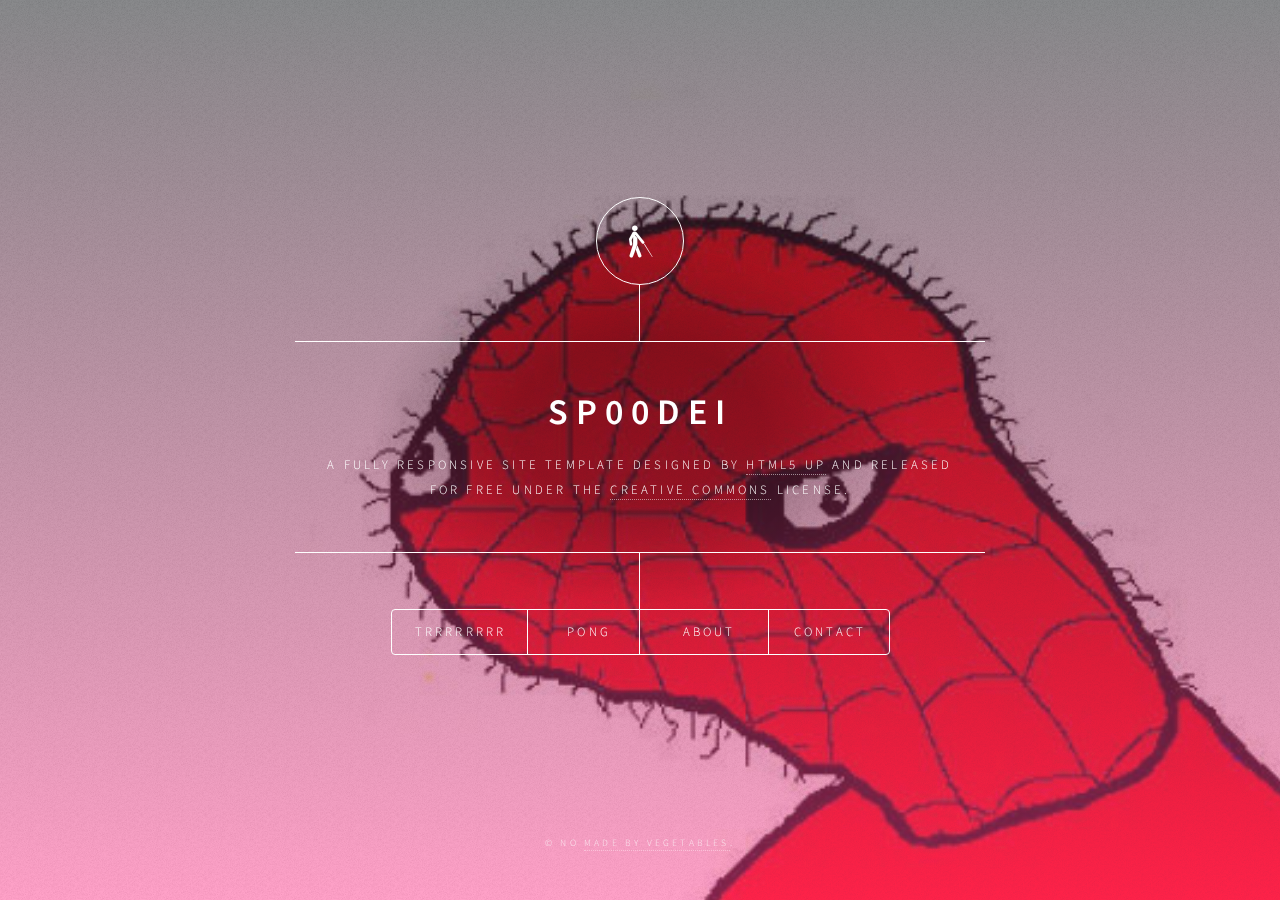
==== index.html @ 2b7de676 "Add files via upload" ====
<!DOCTYPE HTML>
<!--
	Dimension by HTML5 UP
	html5up.net | @ajlkn
	Free for personal and commercial use under the CCA 3.0 license (html5up.net/license)
-->
<html>
	<head>
		<title>SPOODY</title>
		<meta charset="utf-8" />
		<meta name="viewport" content="width=device-width, initial-scale=1, user-scalable=no" />
		<link rel="stylesheet" href="assets/css/main.css" />
		<noscript><link rel="stylesheet" href="assets/css/noscript.css" /></noscript>
	</head>
	<body class="is-preload">

		<!-- Wrapper -->
			<div id="wrapper">

				<!-- Header -->
					<header id="header">
						<div class="logo">
							<span class="icon fa-blind"></span>
						</div>
						<div class="content">
							<div class="inner">
								<h1>sP00Dei</h1>
								<p>A fully responsive site template designed by <a href="https://html5up.net">HTML5 UP</a> and released<br />
								for free under the <a href="https://html5up.net/license">Creative Commons</a> license.</p>
							</div>
						</div>
						<nav>
							<ul>
								<li><a href="#intro">tRRRRRRRR</a></li>
								<li><a href="#work">Pong</a></li>
								<li><a href="#about">About</a></li>
								<li><a href="#contact">Contact</a></li>
								<!--<li><a href="#elements">Elements</a></li>-->
							</ul>
						</nav>
					</header>

				<!-- Main -->
					<div id="main">

						<!-- Intro -->
							<article id="intro">
								<h2 class="major">Snok</h2>
								<span class="image main"><img src="images/pic01.jpg" alt="" /></span>
								<p>HEEE hEEE</p>
								<div id="snuke"></div>
								<p>no step on snek</p>
							</article>

						<!-- Work -->
							<article id="work">
								<h2 class="major">Pong</h2>
								<span class="image main"><img src="images/IMG_1755.png" alt="" /></span>
								<p>gud game</p>
								<div id="pong-game"></div>
								<p>Bruh</p>
							</article>

						<!-- About -->
							<article id="about">
								<h2 class="major">About</h2>
								<span class="image main"><img src="images/pic03.jpg" alt="" /></span>
								<p>Lorem ipsum dolor sit amet, consectetur et adipiscing elit. Praesent eleifend dignissim arcu, at eleifend sapien imperdiet ac. Aliquam erat volutpat. Praesent urna nisi, fringila lorem et vehicula lacinia quam. Integer sollicitudin mauris nec lorem luctus ultrices. Aliquam libero et malesuada fames ac ante ipsum primis in faucibus. Cras viverra ligula sit amet ex mollis mattis lorem ipsum dolor sit amet.</p>
							</article>

						<!-- Contact -->
							<article id="contact">
								<h2 class="major">Contact</h2>
								<form method="post" action="#">
									<div class="fields">
										<div class="field half">
											<label for="name">Name</label>
											<input type="text" name="name" id="name" />
										</div>
										<div class="field half">
											<label for="email">Email</label>
											<input type="text" name="email" id="email" />
										</div>
										<div class="field">
											<label for="message">Message</label>
											<textarea name="message" id="message" rows="4"></textarea>
										</div>
									</div>
									<ul class="actions">
										<li><input type="submit" value="Send Message" class="primary" /></li>
										<li><input type="reset" value="Reset" /></li>
									</ul>
								</form>
								<ul class="icons">
									<li><a href="#" class="icon fa-twitter"><span class="label">Twitter</span></a></li>
									<li><a href="#" class="icon fa-facebook"><span class="label">Facebook</span></a></li>
									<li><a href="#" class="icon fa-instagram"><span class="label">Instagram</span></a></li>
									<li><a href="#" class="icon fa-github"><span class="label">GitHub</span></a></li>
								</ul>
							</article>

						<!-- Elements -->
							<article id="elements">
								<h2 class="major">Elements</h2>

								<section>
									<h3 class="major">Text</h3>
									<p>This is <b>bold</b> and this is <strong>strong</strong>. This is <i>italic</i> and this is <em>emphasized</em>.
									This is <sup>superscript</sup> text and this is <sub>subscript</sub> text.
									This is <u>underlined</u> and this is code: <code>for (;;) { ... }</code>. Finally, <a href="#">this is a link</a>.</p>
									<hr />
									<h2>Heading Level 2</h2>
									<h3>Heading Level 3</h3>
									<h4>Heading Level 4</h4>
									<h5>Heading Level 5</h5>
									<h6>Heading Level 6</h6>
									<hr />
									<h4>Blockquote</h4>
									<blockquote>Fringilla nisl. Donec accumsan interdum nisi, quis tincidunt felis sagittis eget tempus euismod. Vestibulum ante ipsum primis in faucibus vestibulum. Blandit adipiscing eu felis iaculis volutpat ac adipiscing accumsan faucibus. Vestibulum ante ipsum primis in faucibus lorem ipsum dolor sit amet nullam adipiscing eu felis.</blockquote>
									<h4>Preformatted</h4>
									<pre><code>i = 0;

while (!deck.isInOrder()) {
    print 'Iteration ' + i;
    deck.shuffle();
    i++;
}

print 'It took ' + i + ' iterations to sort the deck.';</code></pre>
								</section>

								<section>
									<h3 class="major">Lists</h3>

									<h4>Unordered</h4>
									<ul>
										<li>Dolor pulvinar etiam.</li>
										<li>Sagittis adipiscing.</li>
										<li>Felis enim feugiat.</li>
									</ul>

									<h4>Alternate</h4>
									<ul class="alt">
										<li>Dolor pulvinar etiam.</li>
										<li>Sagittis adipiscing.</li>
										<li>Felis enim feugiat.</li>
									</ul>

									<h4>Ordered</h4>
									<ol>
										<li>Dolor pulvinar etiam.</li>
										<li>Etiam vel felis viverra.</li>
										<li>Felis enim feugiat.</li>
										<li>Dolor pulvinar etiam.</li>
										<li>Etiam vel felis lorem.</li>
										<li>Felis enim et feugiat.</li>
									</ol>
									<h4>Icons</h4>
									<ul class="icons">
										<li><a href="#" class="icon fa-twitter"><span class="label">Twitter</span></a></li>
										<li><a href="#" class="icon fa-facebook"><span class="label">Facebook</span></a></li>
										<li><a href="#" class="icon fa-instagram"><span class="label">Instagram</span></a></li>
										<li><a href="#" class="icon fa-github"><span class="label">Github</span></a></li>
									</ul>

									<h4>Actions</h4>
									<ul class="actions">
										<li><a href="#" class="button primary">Default</a></li>
										<li><a href="#" class="button">Default</a></li>
									</ul>
									<ul class="actions stacked">
										<li><a href="#" class="button primary">Default</a></li>
										<li><a href="#" class="button">Default</a></li>
									</ul>
								</section>

								<section>
									<h3 class="major">Table</h3>
									<h4>Default</h4>
									<div class="table-wrapper">
										<table>
											<thead>
												<tr>
													<th>Name</th>
													<th>Description</th>
													<th>Price</th>
												</tr>
											</thead>
											<tbody>
												<tr>
													<td>Item One</td>
													<td>Ante turpis integer aliquet porttitor.</td>
													<td>29.99</td>
												</tr>
												<tr>
													<td>Item Two</td>
													<td>Vis ac commodo adipiscing arcu aliquet.</td>
													<td>19.99</td>
												</tr>
												<tr>
													<td>Item Three</td>
													<td> Morbi faucibus arcu accumsan lorem.</td>
													<td>29.99</td>
												</tr>
												<tr>
													<td>Item Four</td>
													<td>Vitae integer tempus condimentum.</td>
													<td>19.99</td>
												</tr>
												<tr>
													<td>Item Five</td>
													<td>Ante turpis integer aliquet porttitor.</td>
													<td>29.99</td>
												</tr>
											</tbody>
											<tfoot>
												<tr>
													<td colspan="2"></td>
													<td>100.00</td>
												</tr>
											</tfoot>
										</table>
									</div>

									<h4>Alternate</h4>
									<div class="table-wrapper">
										<table class="alt">
											<thead>
												<tr>
													<th>Name</th>
													<th>Description</th>
													<th>Price</th>
												</tr>
											</thead>
											<tbody>
												<tr>
													<td>Item One</td>
													<td>Ante turpis integer aliquet porttitor.</td>
													<td>29.99</td>
												</tr>
												<tr>
													<td>Item Two</td>
													<td>Vis ac commodo adipiscing arcu aliquet.</td>
													<td>19.99</td>
												</tr>
												<tr>
													<td>Item Three</td>
													<td> Morbi faucibus arcu accumsan lorem.</td>
													<td>29.99</td>
												</tr>
												<tr>
													<td>Item Four</td>
													<td>Vitae integer tempus condimentum.</td>
													<td>19.99</td>
												</tr>
												<tr>
													<td>Item Five</td>
													<td>Ante turpis integer aliquet porttitor.</td>
													<td>29.99</td>
												</tr>
											</tbody>
											<tfoot>
												<tr>
													<td colspan="2"></td>
													<td>100.00</td>
												</tr>
											</tfoot>
										</table>
									</div>
								</section>

								<section>
									<h3 class="major">Buttons</h3>
									<ul class="actions">
										<li><a href="#" class="button primary">Primary</a></li>
										<li><a href="#" class="button">Default</a></li>
									</ul>
									<ul class="actions">
										<li><a href="#" class="button">Default</a></li>
										<li><a href="#" class="button small">Small</a></li>
									</ul>
									<ul class="actions">
										<li><a href="#" class="button primary icon fa-download">Icon</a></li>
										<li><a href="#" class="button icon fa-download">Icon</a></li>
									</ul>
									<ul class="actions">
										<li><span class="button primary disabled">Disabled</span></li>
										<li><span class="button disabled">Disabled</span></li>
									</ul>
								</section>

								<section>
									<h3 class="major">Form</h3>
									<form method="post" action="#">
										<div class="fields">
											<div class="field half">
												<label for="demo-name">Name</label>
												<input type="text" name="demo-name" id="demo-name" value="" placeholder="Jane Doe" />
											</div>
											<div class="field half">
												<label for="demo-email">Email</label>
												<input type="email" name="demo-email" id="demo-email" value="" placeholder="jane@untitled.tld" />
											</div>
											<div class="field">
												<label for="demo-category">Category</label>
												<select name="demo-category" id="demo-category">
													<option value="">-</option>
													<option value="1">Manufacturing</option>
													<option value="1">Shipping</option>
													<option value="1">Administration</option>
													<option value="1">Human Resources</option>
												</select>
											</div>
											<div class="field half">
												<input type="radio" id="demo-priority-low" name="demo-priority" checked>
												<label for="demo-priority-low">Low</label>
											</div>
											<div class="field half">
												<input type="radio" id="demo-priority-high" name="demo-priority">
												<label for="demo-priority-high">High</label>
											</div>
											<div class="field half">
												<input type="checkbox" id="demo-copy" name="demo-copy">
												<label for="demo-copy">Email me a copy</label>
											</div>
											<div class="field half">
												<input type="checkbox" id="demo-human" name="demo-human" checked>
												<label for="demo-human">Not a robot</label>
											</div>
											<div class="field">
												<label for="demo-message">Message</label>
												<textarea name="demo-message" id="demo-message" placeholder="Enter your message" rows="6"></textarea>
											</div>
										</div>
										<ul class="actions">
											<li><input type="submit" value="Send Message" class="primary" /></li>
											<li><input type="reset" value="Reset" /></li>
										</ul>
									</form>
								</section>

							</article>

					</div>

				<!-- Footer -->
					<footer id="footer">
						<p class="copyright">&copy; NO <a href="https://no.net">Made by vegetables</a>.</p>
					</footer>

			</div>

		<!-- BG -->
			<div id="bg"></div>

		<!-- Scripts -->
			<script src="assets/js/jquery.min.js"></script>
			<script src="assets/js/browser.min.js"></script>
			<script src="assets/js/breakpoints.min.js"></script>
			<script src="assets/js/util.js"></script>
			<script src="assets/js/main.js"></script>
			<script src="assets/js/p5.dom.min.js"></script>
			<script src="assets/js/p5.js"></script>
			<script src="assets/js/p5.sound.min.js"></script>
			<script src="assets/js/pang.js"></script>
			<script src="assets/js/snek.js"></script>
	</body>
</html>
---- assets/css/main.css ----
@import url(font-awesome.min.css);
@import url("https://fonts.googleapis.com/css?family=Source+Sans+Pro:300italic,600italic,300,600");

/*
	Dimension by HTML5 UP
	html5up.net | @ajlkn
	Free for personal and commercial use under the CCA 3.0 license (html5up.net/license)
*/

html, body, div, span, applet, object,
iframe, h1, h2, h3, h4, h5, h6, p, blockquote,
pre, a, abbr, acronym, address, big, cite,
code, del, dfn, em, img, ins, kbd, q, s, samp,
small, strike, strong, sub, sup, tt, var, b,
u, i, center, dl, dt, dd, ol, ul, li, fieldset,
form, label, legend, table, caption, tbody,
tfoot, thead, tr, th, td, article, aside,
canvas, details, embed, figure, figcaption,
footer, header, hgroup, menu, nav, output, ruby,
section, summary, time, mark, audio, video {
	margin: 0;
	padding: 0;
	border: 0;
	font-size: 100%;
	font: inherit;
	vertical-align: baseline;}

article, aside, details, figcaption, figure,
footer, header, hgroup, menu, nav, section {
	display: block;}

body {
	line-height: 1;
}

ol, ul {
	list-style: none;
}

blockquote, q {
	quotes: none;
}

	blockquote:before, blockquote:after, q:before, q:after {
		content: '';
		content: none;
	}

table {
	border-collapse: collapse;
	border-spacing: 0;
}

body {
	-webkit-text-size-adjust: none;
}

mark {
	background-color: transparent;
	color: inherit;
}

input::-moz-focus-inner {
	border: 0;
	padding: 0;
}

input, select, textarea {
	-moz-appearance: none;
	-webkit-appearance: none;
	-ms-appearance: none;
	appearance: none;
}

/* Basic */

	@-ms-viewport {
		width: device-width;
	}

	@media screen and (max-width: 480px) {

		html, body {
			min-width: 320px;
		}

	}

	html {
		box-sizing: border-box;
	}

	*, *:before, *:after {
		box-sizing: inherit;
	}

	body {
		background: #1b1f22;
	}

		body.is-preload *, body.is-preload *:before, body.is-preload *:after {
			-moz-animation: none !important;
			-webkit-animation: none !important;
			-ms-animation: none !important;
			animation: none !important;
			-moz-transition: none !important;
			-webkit-transition: none !important;
			-ms-transition: none !important;
			transition: none !important;
		}

/* Type */

	html {
		font-size: 16pt;
	}

		@media screen and (max-width: 1680px) {

			html {
				font-size: 12pt;
			}

		}

		@media screen and (max-width: 736px) {

			html {
				font-size: 11pt;
			}

		}

		@media screen and (max-width: 360px) {

			html {
				font-size: 10pt;
			}

		}

	body, input, select, textarea {
		color: #ffffff;
		font-family: "Source Sans Pro", sans-serif;
		font-weight: 300;
		font-size: 1rem;
		line-height: 1.65;
	}

	a {
		-moz-transition: color 0.2s ease-in-out, background-color 0.2s ease-in-out, border-bottom-color 0.2s ease-in-out;
		-webkit-transition: color 0.2s ease-in-out, background-color 0.2s ease-in-out, border-bottom-color 0.2s ease-in-out;
		-ms-transition: color 0.2s ease-in-out, background-color 0.2s ease-in-out, border-bottom-color 0.2s ease-in-out;
		transition: color 0.2s ease-in-out, background-color 0.2s ease-in-out, border-bottom-color 0.2s ease-in-out;
		border-bottom: dotted 1px rgba(255, 255, 255, 0.5);
		text-decoration: none;
		color: inherit;
	}

		a:hover {
			border-bottom-color: transparent;
		}

	strong, b {
		color: #ffffff;
		font-weight: 600;
	}

	em, i {
		font-style: italic;
	}

	p {
		margin: 0 0 2rem 0;
	}

	h1, h2, h3, h4, h5, h6 {
		color: #ffffff;
		font-weight: 600;
		line-height: 1.5;
		margin: 0 0 1rem 0;
		text-transform: uppercase;
		letter-spacing: 0.2rem;
	}

		h1 a, h2 a, h3 a, h4 a, h5 a, h6 a {
			color: inherit;
			text-decoration: none;
		}

		h1.major, h2.major, h3.major, h4.major, h5.major, h6.major {
			border-bottom: solid 1px #ffffff;
			width: -moz-max-content;
			width: -webkit-max-content;
			width: -ms-max-content;
			width: max-content;
			padding-bottom: 0.5rem;
			margin: 0 0 2rem 0;
		}

	h1 {
		font-size: 2.25rem;
		line-height: 1.3;
		letter-spacing: 0.5rem;
	}

	h2 {
		font-size: 1.5rem;
		line-height: 1.4;
		letter-spacing: 0.5rem;
	}

	h3 {
		font-size: 1rem;
	}

	h4 {
		font-size: 0.8rem;
	}

	h5 {
		font-size: 0.7rem;
	}

	h6 {
		font-size: 0.6rem;
	}

	@media screen and (max-width: 736px) {

		h1 {
			font-size: 1.75rem;
			line-height: 1.4;
		}

		h2 {
			font-size: 1.25em;
			line-height: 1.5;
		}

	}

	sub {
		font-size: 0.8rem;
		position: relative;
		top: 0.5rem;
	}

	sup {
		font-size: 0.8rem;
		position: relative;
		top: -0.5rem;
	}

	blockquote {
		border-left: solid 4px #ffffff;
		font-style: italic;
		margin: 0 0 2rem 0;
		padding: 0.5rem 0 0.5rem 2rem;
	}

	code {
		background: rgba(255, 255, 255, 0.075);
		border-radius: 4px;
		font-family: "Courier New", monospace;
		font-size: 0.9rem;
		margin: 0 0.25rem;
		padding: 0.25rem 0.65rem;
	}

	pre {
		-webkit-overflow-scrolling: touch;
		font-family: "Courier New", monospace;
		font-size: 0.9rem;
		margin: 0 0 2rem 0;
	}

		pre code {
			display: block;
			line-height: 1.75;
			padding: 1rem 1.5rem;
			overflow-x: auto;
		}

	hr {
		border: 0;
		border-bottom: solid 1px #ffffff;
		margin: 2.75rem 0;
	}

	.align-left {
		text-align: left;
	}

	.align-center {
		text-align: center;
	}

	.align-right {
		text-align: right;
	}

/* Form */

	form {
		margin: 0 0 2rem 0;
	}

		form > :last-child {
			margin-bottom: 0;
		}

		form > .fields {
			display: -moz-flex;
			display: -webkit-flex;
			display: -ms-flex;
			display: flex;
			-moz-flex-wrap: wrap;
			-webkit-flex-wrap: wrap;
			-ms-flex-wrap: wrap;
			flex-wrap: wrap;
			width: calc(100% + 3rem);
			margin: -1.5rem 0 2rem -1.5rem;
		}

			form > .fields > .field {
				-moz-flex-grow: 0;
				-webkit-flex-grow: 0;
				-ms-flex-grow: 0;
				flex-grow: 0;
				-moz-flex-shrink: 0;
				-webkit-flex-shrink: 0;
				-ms-flex-shrink: 0;
				flex-shrink: 0;
				padding: 1.5rem 0 0 1.5rem;
				width: calc(100% - 1.5rem);
			}

				form > .fields > .field.half {
					width: calc(50% - 0.75rem);
				}

				form > .fields > .field.third {
					width: calc(100%/3 - 0.5rem);
				}

				form > .fields > .field.quarter {
					width: calc(25% - 0.375rem);
				}

		@media screen and (max-width: 480px) {

			form > .fields {
				width: calc(100% + 3rem);
				margin: -1.5rem 0 2rem -1.5rem;
			}

				form > .fields > .field {
					padding: 1.5rem 0 0 1.5rem;
					width: calc(100% - 1.5rem);
				}

					form > .fields > .field.half {
						width: calc(100% - 1.5rem);
					}

					form > .fields > .field.third {
						width: calc(100% - 1.5rem);
					}

					form > .fields > .field.quarter {
						width: calc(100% - 1.5rem);
					}

		}

	label {
		color: #ffffff;
		display: block;
		font-size: 0.8rem;
		font-weight: 300;
		letter-spacing: 0.2rem;
		line-height: 1.5;
		margin: 0 0 1rem 0;
		text-transform: uppercase;
	}

	input[type="text"],
	input[type="password"],
	input[type="email"],
	input[type="tel"],
	select,
	textarea {
		-moz-appearance: none;
		-webkit-appearance: none;
		-ms-appearance: none;
		appearance: none;
		-moz-transition: border-color 0.2s ease-in-out, box-shadow 0.2s ease-in-out, background-color 0.2s ease-in-out;
		-webkit-transition: border-color 0.2s ease-in-out, box-shadow 0.2s ease-in-out, background-color 0.2s ease-in-out;
		-ms-transition: border-color 0.2s ease-in-out, box-shadow 0.2s ease-in-out, background-color 0.2s ease-in-out;
		transition: border-color 0.2s ease-in-out, box-shadow 0.2s ease-in-out, background-color 0.2s ease-in-out;
		background-color: transparent;
		border-radius: 4px;
		border: solid 1px #ffffff;
		color: inherit;
		display: block;
		outline: 0;
		padding: 0 1rem;
		text-decoration: none;
		width: 100%;
	}

		input[type="text"]:invalid,
		input[type="password"]:invalid,
		input[type="email"]:invalid,
		input[type="tel"]:invalid,
		select:invalid,
		textarea:invalid {
			box-shadow: none;
		}

		input[type="text"]:focus,
		input[type="password"]:focus,
		input[type="email"]:focus,
		input[type="tel"]:focus,
		select:focus,
		textarea:focus {
			background: rgba(255, 255, 255, 0.075);
			border-color: #ffffff;
			box-shadow: 0 0 0 1px #ffffff;
		}

	select {
		background-image: url("data:image/svg+xml;charset=utf8,%3Csvg xmlns='http://www.w3.org/2000/svg' width='40' height='40' preserveAspectRatio='none' viewBox='0 0 40 40'%3E%3Cpath d='M9.4,12.3l10.4,10.4l10.4-10.4c0.2-0.2,0.5-0.4,0.9-0.4c0.3,0,0.6,0.1,0.9,0.4l3.3,3.3c0.2,0.2,0.4,0.5,0.4,0.9 c0,0.4-0.1,0.6-0.4,0.9L20.7,31.9c-0.2,0.2-0.5,0.4-0.9,0.4c-0.3,0-0.6-0.1-0.9-0.4L4.3,17.3c-0.2-0.2-0.4-0.5-0.4-0.9 c0-0.4,0.1-0.6,0.4-0.9l3.3-3.3c0.2-0.2,0.5-0.4,0.9-0.4S9.1,12.1,9.4,12.3z' fill='%23ffffff' /%3E%3C/svg%3E");
		background-size: 1.25rem;
		background-repeat: no-repeat;
		background-position: calc(100% - 1rem) center;
		height: 2.75rem;
		padding-right: 2.75rem;
		text-overflow: ellipsis;
	}

		select option {
			color: #ffffff;
			background: #1b1f22;
		}

		select:focus::-ms-value {
			background-color: transparent;
		}

		select::-ms-expand {
			display: none;
		}

	input[type="text"],
	input[type="password"],
	input[type="email"],
	select {
		height: 2.75rem;
	}

	textarea {
		padding: 0.75rem 1rem;
	}

	input[type="checkbox"],
	input[type="radio"] {
		-moz-appearance: none;
		-webkit-appearance: none;
		-ms-appearance: none;
		appearance: none;
		display: block;
		float: left;
		margin-right: -2rem;
		opacity: 0;
		width: 1rem;
		z-index: -1;
	}

		input[type="checkbox"] + label,
		input[type="radio"] + label {
			text-decoration: none;
			-moz-user-select: none;
			-webkit-user-select: none;
			-ms-user-select: none;
			user-select: none;
			color: #ffffff;
			cursor: pointer;
			display: inline-block;
			font-size: 0.8rem;
			font-weight: 300;
			margin: 0 0 0.5rem 0;
			padding-left: 2.65rem;
			padding-right: 0.75rem;
			position: relative;
		}

			input[type="checkbox"] + label:before,
			input[type="radio"] + label:before {
				-moz-osx-font-smoothing: grayscale;
				-webkit-font-smoothing: antialiased;
				font-family: FontAwesome;
				font-style: normal;
				font-weight: normal;
				text-transform: none !important;
			}

			input[type="checkbox"] + label:before,
			input[type="radio"] + label:before {
				-moz-transition: border-color 0.2s ease-in-out, box-shadow 0.2s ease-in-out, background-color 0.2s ease-in-out;
				-webkit-transition: border-color 0.2s ease-in-out, box-shadow 0.2s ease-in-out, background-color 0.2s ease-in-out;
				-ms-transition: border-color 0.2s ease-in-out, box-shadow 0.2s ease-in-out, background-color 0.2s ease-in-out;
				transition: border-color 0.2s ease-in-out, box-shadow 0.2s ease-in-out, background-color 0.2s ease-in-out;
				border-radius: 4px;
				border: solid 1px #ffffff;
				content: '';
				display: inline-block;
				height: 1.65rem;
				left: 0;
				line-height: calc(1.58125rem + 0em);
				position: absolute;
				text-align: center;
				top: -0.125rem;
				width: 1.65rem;
			}

		input[type="checkbox"]:checked + label:before,
		input[type="radio"]:checked + label:before {
			background: #ffffff !important;
			border-color: #ffffff !important;
			color: #1b1f22;
			content: '\f00c';
		}

		input[type="checkbox"]:focus + label:before,
		input[type="radio"]:focus + label:before {
			background: rgba(255, 255, 255, 0.075);
			border-color: #ffffff;
			box-shadow: 0 0 0 1px #ffffff;
		}

	input[type="checkbox"] + label:before {
		border-radius: 4px;
	}

	input[type="radio"] + label:before {
		border-radius: 100%;
	}

	::-webkit-input-placeholder {
		color: rgba(255, 255, 255, 0.5) !important;
		opacity: 1.0;
	}

	:-moz-placeholder {
		color: rgba(255, 255, 255, 0.5) !important;
		opacity: 1.0;
	}

	::-moz-placeholder {
		color: rgba(255, 255, 255, 0.5) !important;
		opacity: 1.0;
	}

	:-ms-input-placeholder {
		color: rgba(255, 255, 255, 0.5) !important;
		opacity: 1.0;
	}

	.formerize-placeholder {
		color: rgba(255, 255, 255, 0.5) !important;
		opacity: 1.0;
	}

/* Box */

	.box {
		border-radius: 4px;
		border: solid 1px #ffffff;
		margin-bottom: 2rem;
		padding: 1.5em;
	}

		.box > :last-child,
		.box > :last-child > :last-child,
		.box > :last-child > :last-child > :last-child {
			margin-bottom: 0;
		}

		.box.alt {
			border: 0;
			border-radius: 0;
			padding: 0;
		}

/* Icon */

	.icon {
		text-decoration: none;
		border-bottom: none;
		position: relative;
	}

		.icon:before {
			-moz-osx-font-smoothing: grayscale;
			-webkit-font-smoothing: antialiased;
			font-family: FontAwesome;
			font-style: normal;
			font-weight: normal;
			text-transform: none !important;
		}

		.icon > .label {
			display: none;
		}

/* Image */

	.image {
		border-radius: 4px;
		border: 0;
		display: inline-block;
		position: relative;
	}

		.image:before {
			pointer-events: none;
			background-image: url("../../images/overlay.png");
			background-color: rgba(19, 21, 25, 0.5);
			border-radius: 4px;
			content: '';
			display: block;
			height: 100%;
			left: 0;
			opacity: 0.5;
			position: absolute;
			top: 0;
			width: 100%;
		}

		.image img {
			border-radius: 4px;
			display: block;
		}

		.image.left, .image.right {
			max-width: 40%;
		}

			.image.left img, .image.right img {
				width: 100%;
			}

		.image.left {
			float: left;
			padding: 0 1.5em 1em 0;
			top: 0.25em;
		}

		.image.right {
			float: right;
			padding: 0 0 1em 1.5em;
			top: 0.25em;
		}

		.image.fit {
			display: block;
			margin: 0 0 2rem 0;
			width: 100%;
		}

			.image.fit img {
				width: 100%;
			}

		.image.main {
			display: block;
			margin: 2.5rem 0;
			width: 100%;
		}

			.image.main img {
				width: 100%;
			}

		@media screen and (max-width: 736px) {

			.image.main {
				margin: 2rem 0;
			}

		}

		@media screen and (max-width: 480px) {

			.image.main {
				margin: 1.5rem 0;
			}

		}

/* List */

	ol {
		list-style: decimal;
		margin: 0 0 2rem 0;
		padding-left: 1.25em;
	}

		ol li {
			padding-left: 0.25em;
		}

	ul {
		list-style: disc;
		margin: 0 0 2rem 0;
		padding-left: 1em;
	}

		ul li {
			padding-left: 0.5em;
		}

		ul.alt {
			list-style: none;
			padding-left: 0;
		}

			ul.alt li {
				border-top: solid 1px #ffffff;
				padding: 0.5em 0;
			}

				ul.alt li:first-child {
					border-top: 0;
					padding-top: 0;
				}

	dl {
		margin: 0 0 2rem 0;
	}

		dl dt {
			display: block;
			font-weight: 600;
			margin: 0 0 1rem 0;
		}

		dl dd {
			margin-left: 2rem;
		}

/* Actions */

	ul.actions {
		display: -moz-flex;
		display: -webkit-flex;
		display: -ms-flex;
		display: flex;
		cursor: default;
		list-style: none;
		margin-left: -1rem;
		padding-left: 0;
	}

		ul.actions li {
			padding: 0 0 0 1rem;
			vertical-align: middle;
		}

		ul.actions.special {
			-moz-justify-content: center;
			-webkit-justify-content: center;
			-ms-justify-content: center;
			justify-content: center;
			width: 100%;
			margin-left: 0;
		}

			ul.actions.special li:first-child {
				padding-left: 0;
			}

		ul.actions.stacked {
			-moz-flex-direction: column;
			-webkit-flex-direction: column;
			-ms-flex-direction: column;
			flex-direction: column;
			margin-left: 0;
		}

			ul.actions.stacked li {
				padding: 1.3rem 0 0 0;
			}

				ul.actions.stacked li:first-child {
					padding-top: 0;
				}

		ul.actions.fit {
			width: calc(100% + 1rem);
		}

			ul.actions.fit li {
				-moz-flex-grow: 1;
				-webkit-flex-grow: 1;
				-ms-flex-grow: 1;
				flex-grow: 1;
				-moz-flex-shrink: 1;
				-webkit-flex-shrink: 1;
				-ms-flex-shrink: 1;
				flex-shrink: 1;
				width: 100%;
			}

				ul.actions.fit li > * {
					width: 100%;
				}

			ul.actions.fit.stacked {
				width: 100%;
			}

		@media screen and (max-width: 480px) {

			ul.actions:not(.fixed) {
				-moz-flex-direction: column;
				-webkit-flex-direction: column;
				-ms-flex-direction: column;
				flex-direction: column;
				margin-left: 0;
				width: 100% !important;
			}

				ul.actions:not(.fixed) li {
					-moz-flex-grow: 1;
					-webkit-flex-grow: 1;
					-ms-flex-grow: 1;
					flex-grow: 1;
					-moz-flex-shrink: 1;
					-webkit-flex-shrink: 1;
					-ms-flex-shrink: 1;
					flex-shrink: 1;
					padding: 1rem 0 0 0;
					text-align: center;
					width: 100%;
				}

					ul.actions:not(.fixed) li > * {
						width: 100%;
					}

					ul.actions:not(.fixed) li:first-child {
						padding-top: 0;
					}

					ul.actions:not(.fixed) li input[type="submit"],
					ul.actions:not(.fixed) li input[type="reset"],
					ul.actions:not(.fixed) li input[type="button"],
					ul.actions:not(.fixed) li button,
					ul.actions:not(.fixed) li .button {
						width: 100%;
					}

						ul.actions:not(.fixed) li input[type="submit"].icon:before,
						ul.actions:not(.fixed) li input[type="reset"].icon:before,
						ul.actions:not(.fixed) li input[type="button"].icon:before,
						ul.actions:not(.fixed) li button.icon:before,
						ul.actions:not(.fixed) li .button.icon:before {
							margin-left: -0.5em;
						}

		}

/* Icons */

	ul.icons {
		cursor: default;
		list-style: none;
		padding-left: 0;
	}

		ul.icons li {
			display: inline-block;
			padding: 0 0.75em 0 0;
		}

			ul.icons li:last-child {
				padding-right: 0;
			}

			ul.icons li a {
				border-radius: 100%;
				box-shadow: inset 0 0 0 1px #ffffff;
				display: inline-block;
				height: 2.25rem;
				line-height: 2.25rem;
				text-align: center;
				width: 2.25rem;
			}

				ul.icons li a:hover {
					background-color: rgba(255, 255, 255, 0.075);
				}

				ul.icons li a:active {
					background-color: rgba(255, 255, 255, 0.175);
				}

/* Table */

	.table-wrapper {
		-webkit-overflow-scrolling: touch;
		overflow-x: auto;
	}

	table {
		margin: 0 0 2rem 0;
		width: 100%;
	}

		table tbody tr {
			border: solid 1px #ffffff;
			border-left: 0;
			border-right: 0;
		}

			table tbody tr:nth-child(2n + 1) {
				background-color: rgba(255, 255, 255, 0.075);
			}

		table td {
			padding: 0.75em 0.75em;
		}

		table th {
			color: #ffffff;
			font-size: 0.9em;
			font-weight: 600;
			padding: 0 0.75em 0.75em 0.75em;
			text-align: left;
		}

		table thead {
			border-bottom: solid 2px #ffffff;
		}

		table tfoot {
			border-top: solid 2px #ffffff;
		}

		table.alt {
			border-collapse: separate;
		}

			table.alt tbody tr td {
				border: solid 1px #ffffff;
				border-left-width: 0;
				border-top-width: 0;
			}

				table.alt tbody tr td:first-child {
					border-left-width: 1px;
				}

			table.alt tbody tr:first-child td {
				border-top-width: 1px;
			}

			table.alt thead {
				border-bottom: 0;
			}

			table.alt tfoot {
				border-top: 0;
			}

/* Button */

	input[type="submit"],
	input[type="reset"],
	input[type="button"],
	button,
	.button {
		-moz-appearance: none;
		-webkit-appearance: none;
		-ms-appearance: none;
		appearance: none;
		-moz-transition: background-color 0.2s ease-in-out, color 0.2s ease-in-out;
		-webkit-transition: background-color 0.2s ease-in-out, color 0.2s ease-in-out;
		-ms-transition: background-color 0.2s ease-in-out, color 0.2s ease-in-out;
		transition: background-color 0.2s ease-in-out, color 0.2s ease-in-out;
		background-color: transparent;
		border-radius: 4px;
		border: 0;
		box-shadow: inset 0 0 0 1px #ffffff;
		color: #ffffff !important;
		cursor: pointer;
		display: inline-block;
		font-size: 0.8rem;
		font-weight: 300;
		height: 2.75rem;
		letter-spacing: 0.2rem;
		line-height: 2.75rem;
		outline: 0;
		padding: 0 1.25rem 0 1.35rem;
		text-align: center;
		text-decoration: none;
		text-transform: uppercase;
		white-space: nowrap;
	}

		input[type="submit"]:hover,
		input[type="reset"]:hover,
		input[type="button"]:hover,
		button:hover,
		.button:hover {
			background-color: rgba(255, 255, 255, 0.075);
		}

		input[type="submit"]:active,
		input[type="reset"]:active,
		input[type="button"]:active,
		button:active,
		.button:active {
			background-color: rgba(255, 255, 255, 0.175);
		}

		input[type="submit"].icon:before,
		input[type="reset"].icon:before,
		input[type="button"].icon:before,
		button.icon:before,
		.button.icon:before {
			margin-right: 0.5em;
		}

		input[type="submit"].fit,
		input[type="reset"].fit,
		input[type="button"].fit,
		button.fit,
		.button.fit {
			width: 100%;
		}

		input[type="submit"].small,
		input[type="reset"].small,
		input[type="button"].small,
		button.small,
		.button.small {
			font-size: 0.6rem;
			height: 2.0625rem;
			line-height: 2.0625rem;
		}

		input[type="submit"].primary,
		input[type="reset"].primary,
		input[type="button"].primary,
		button.primary,
		.button.primary {
			background-color: #ffffff;
			color: #1b1f22 !important;
			font-weight: 600;
		}

		input[type="submit"].disabled, input[type="submit"]:disabled,
		input[type="reset"].disabled,
		input[type="reset"]:disabled,
		input[type="button"].disabled,
		input[type="button"]:disabled,
		button.disabled,
		button:disabled,
		.button.disabled,
		.button:disabled {
			pointer-events: none;
			cursor: default;
			opacity: 0.25;
		}

	input[type="submit"],
	input[type="reset"],
	input[type="button"],
	button {
		line-height: calc(2.75rem - 2px);
	}

/* BG */

	#bg {
		-moz-transform: scale(1.0);
		-webkit-transform: scale(1.0);
		-ms-transform: scale(1.0);
		transform: scale(1.0);
		-webkit-backface-visibility: hidden;
		position: fixed;
		top: 0;
		left: 0;
		width: 100%;
		height: 100vh;
		z-index: 1;
	}

		#bg:before, #bg:after {
			content: '';
			display: block;
			position: absolute;
			top: 0;
			left: 0;
			width: 100%;
			height: 100%;
		}

		#bg:before {
			-moz-transition: background-color 2.5s ease-in-out;
			-webkit-transition: background-color 2.5s ease-in-out;
			-ms-transition: background-color 2.5s ease-in-out;
			transition: background-color 2.5s ease-in-out;
			-moz-transition-delay: 0.75s;
			-webkit-transition-delay: 0.75s;
			-ms-transition-delay: 0.75s;
			transition-delay: 0.75s;
			background-image: linear-gradient(to top, rgba(255, 68, 145, 0.5), rgba(19, 21, 25, 0.5)), url("../../images/overlay.png");
			background-size: auto, 256px 256px;
			background-position: center, center;
			background-repeat: no-repeat, repeat;
			z-index: 2;
		}

		#bg:after {
			-moz-transform: scale(1.125);
			-webkit-transform: scale(1.125);
			-ms-transform: scale(1.125);
			transform: scale(1.125);
			-moz-transition: -moz-transform 0.325s ease-in-out, -moz-filter 0.325s ease-in-out;
			-webkit-transition: -webkit-transform 0.325s ease-in-out, -webkit-filter 0.325s ease-in-out;
			-ms-transition: -ms-transform 0.325s ease-in-out, -ms-filter 0.325s ease-in-out;
			transition: transform 0.325s ease-in-out, filter 0.325s ease-in-out;
			background-image: url("../../images/pang.jpg");
			background-position: center;
			background-size: cover;
			background-repeat: no-repeat;
			z-index: 1;
		}

		body.is-article-visible #bg:after {
			-moz-transform: scale(1.0825);
			-webkit-transform: scale(1.0825);
			-ms-transform: scale(1.0825);
			transform: scale(1.0825);
			-moz-filter: blur(0.2rem);
			-webkit-filter: blur(0.2rem);
			-ms-filter: blur(0.2rem);
			filter: blur(0.2rem);
		}

		body.is-preload #bg:before {
			background-color: #000000;
		}

/* Wrapper */

	#wrapper {
		display: -moz-flex;
		display: -webkit-flex;
		display: -ms-flex;
		display: flex;
		-moz-flex-direction: column;
		-webkit-flex-direction: column;
		-ms-flex-direction: column;
		flex-direction: column;
		-moz-align-items: center;
		-webkit-align-items: center;
		-ms-align-items: center;
		align-items: center;
		-moz-justify-content: space-between;
		-webkit-justify-content: space-between;
		-ms-justify-content: space-between;
		justify-content: space-between;
		position: relative;
		min-height: 100vh;
		width: 100%;
		padding: 4rem 2rem;
		z-index: 3;
	}

		#wrapper:before {
			content: '';
			display: block;
		}

		@media screen and (max-width: 1680px) {

			#wrapper {
				padding: 3rem 2rem;
			}

		}

		@media screen and (max-width: 736px) {

			#wrapper {
				padding: 2rem 1rem;
			}

		}

		@media screen and (max-width: 480px) {

			#wrapper {
				padding: 1rem;
			}

		}

/* Header */

	#header {
		display: -moz-flex;
		display: -webkit-flex;
		display: -ms-flex;
		display: flex;
		-moz-flex-direction: column;
		-webkit-flex-direction: column;
		-ms-flex-direction: column;
		flex-direction: column;
		-moz-align-items: center;
		-webkit-align-items: center;
		-ms-align-items: center;
		align-items: center;
		-moz-transition: -moz-transform 0.325s ease-in-out, -moz-filter 0.325s ease-in-out, opacity 0.325s ease-in-out;
		-webkit-transition: -webkit-transform 0.325s ease-in-out, -webkit-filter 0.325s ease-in-out, opacity 0.325s ease-in-out;
		-ms-transition: -ms-transform 0.325s ease-in-out, -ms-filter 0.325s ease-in-out, opacity 0.325s ease-in-out;
		transition: transform 0.325s ease-in-out, filter 0.325s ease-in-out, opacity 0.325s ease-in-out;
		background-image: -moz-radial-gradient(rgba(0, 0, 0, 0.25) 25%, rgba(0, 0, 0, 0) 55%);
		background-image: -webkit-radial-gradient(rgba(0, 0, 0, 0.25) 25%, rgba(0, 0, 0, 0) 55%);
		background-image: -ms-radial-gradient(rgba(0, 0, 0, 0.25) 25%, rgba(0, 0, 0, 0) 55%);
		background-image: radial-gradient(rgba(0, 0, 0, 0.25) 25%, rgba(0, 0, 0, 0) 55%);
		max-width: 100%;
		text-align: center;
	}

		#header > * {
			-moz-transition: opacity 0.325s ease-in-out;
			-webkit-transition: opacity 0.325s ease-in-out;
			-ms-transition: opacity 0.325s ease-in-out;
			transition: opacity 0.325s ease-in-out;
			position: relative;
			margin-top: 3.5rem;
		}

			#header > *:before {
				content: '';
				display: block;
				position: absolute;
				top: calc(-3.5rem - 1px);
				left: calc(50% - 1px);
				width: 1px;
				height: calc(3.5rem + 1px);
				background: #ffffff;
			}

		#header > :first-child {
			margin-top: 0;
		}

			#header > :first-child:before {
				display: none;
			}

		#header .logo {
			width: 5.5rem;
			height: 5.5rem;
			line-height: 5.5rem;
			border: solid 1px #ffffff;
			border-radius: 100%;
		}

			#header .logo .icon:before {
				font-size: 2rem;
			}

		#header .content {
			border-style: solid;
			border-color: #ffffff;
			border-top-width: 1px;
			border-bottom-width: 1px;
			max-width: 100%;
		}

			#header .content .inner {
				-moz-transition: max-height 0.75s ease, padding 0.75s ease, opacity 0.325s ease-in-out;
				-webkit-transition: max-height 0.75s ease, padding 0.75s ease, opacity 0.325s ease-in-out;
				-ms-transition: max-height 0.75s ease, padding 0.75s ease, opacity 0.325s ease-in-out;
				transition: max-height 0.75s ease, padding 0.75s ease, opacity 0.325s ease-in-out;
				-moz-transition-delay: 0.25s;
				-webkit-transition-delay: 0.25s;
				-ms-transition-delay: 0.25s;
				transition-delay: 0.25s;
				padding: 3rem 2rem;
				max-height: 40rem;
				overflow: hidden;
			}

				#header .content .inner > :last-child {
					margin-bottom: 0;
				}

			#header .content p {
				text-transform: uppercase;
				letter-spacing: 0.2rem;
				font-size: 0.8rem;
				line-height: 2;
			}

		#header nav ul {
			display: -moz-flex;
			display: -webkit-flex;
			display: -ms-flex;
			display: flex;
			margin-bottom: 0;
			list-style: none;
			padding-left: 0;
			border: solid 1px #ffffff;
			border-radius: 4px;
		}

			#header nav ul li {
				padding-left: 0;
				border-left: solid 1px #ffffff;
			}

				#header nav ul li:first-child {
					border-left: 0;
				}

				#header nav ul li a {
					display: block;
					min-width: 7.5rem;
					height: 2.75rem;
					line-height: 2.75rem;
					padding: 0 1.25rem 0 1.45rem;
					text-transform: uppercase;
					letter-spacing: 0.2rem;
					font-size: 0.8rem;
					border-bottom: 0;
				}

					#header nav ul li a:hover {
						background-color: rgba(255, 255, 255, 0.075);
					}

					#header nav ul li a:active {
						background-color: rgba(255, 255, 255, 0.175);
					}

		#header nav.use-middle:after {
			content: '';
			display: block;
			position: absolute;
			top: 0;
			left: calc(50% - 1px);
			width: 1px;
			height: 100%;
			background: #ffffff;
		}

		#header nav.use-middle ul li.is-middle {
			border-left: 0;
		}

		body.is-article-visible #header {
			-moz-transform: scale(0.95);
			-webkit-transform: scale(0.95);
			-ms-transform: scale(0.95);
			transform: scale(0.95);
			-moz-filter: blur(0.1rem);
			-webkit-filter: blur(0.1rem);
			-ms-filter: blur(0.1rem);
			filter: blur(0.1rem);
			opacity: 0;
		}

		body.is-preload #header {
			-moz-filter: blur(0.125rem);
			-webkit-filter: blur(0.125rem);
			-ms-filter: blur(0.125rem);
			filter: blur(0.125rem);
		}

			body.is-preload #header > * {
				opacity: 0;
			}

			body.is-preload #header .content .inner {
				max-height: 0;
				padding-top: 0;
				padding-bottom: 0;
				opacity: 0;
			}

		@media screen and (max-width: 980px) {

			#header .content p br {
				display: none;
			}

		}

		@media screen and (max-width: 736px) {

			#header > * {
				margin-top: 2rem;
			}

				#header > *:before {
					top: calc(-2rem - 1px);
					height: calc(2rem + 1px);
				}

			#header .logo {
				width: 4.75rem;
				height: 4.75rem;
				line-height: 4.75rem;
			}

				#header .logo .icon:before {
					font-size: 1.75rem;
				}

			#header .content .inner {
				padding: 2.5rem 1rem;
			}

			#header .content p {
				line-height: 1.875;
			}

		}

		@media screen and (max-width: 480px) {

			#header {
				padding: 1.5rem 0;
			}

				#header .content .inner {
					padding: 2.5rem 0;
				}

				#header nav ul {
					-moz-flex-direction: column;
					-webkit-flex-direction: column;
					-ms-flex-direction: column;
					flex-direction: column;
					min-width: 10rem;
					max-width: 100%;
				}

					#header nav ul li {
						border-left: 0;
						border-top: solid 1px #ffffff;
					}

						#header nav ul li:first-child {
							border-top: 0;
						}

						#header nav ul li a {
							height: 3rem;
							line-height: 3rem;
							min-width: 0;
							width: 100%;
						}

				#header nav.use-middle:after {
					display: none;
				}

		}

/* Main */

	#main {
		-moz-flex-grow: 1;
		-webkit-flex-grow: 1;
		-ms-flex-grow: 1;
		flex-grow: 1;
		-moz-flex-shrink: 1;
		-webkit-flex-shrink: 1;
		-ms-flex-shrink: 1;
		flex-shrink: 1;
		display: -moz-flex;
		display: -webkit-flex;
		display: -ms-flex;
		display: flex;
		-moz-align-items: center;
		-webkit-align-items: center;
		-ms-align-items: center;
		align-items: center;
		-moz-justify-content: center;
		-webkit-justify-content: center;
		-ms-justify-content: center;
		justify-content: center;
		-moz-flex-direction: column;
		-webkit-flex-direction: column;
		-ms-flex-direction: column;
		flex-direction: column;
		position: relative;
		max-width: 100%;
		z-index: 3;
	}

		#main article {
			-moz-transform: translateY(0.25rem);
			-webkit-transform: translateY(0.25rem);
			-ms-transform: translateY(0.25rem);
			transform: translateY(0.25rem);
			-moz-transition: opacity 0.325s ease-in-out, -moz-transform 0.325s ease-in-out;
			-webkit-transition: opacity 0.325s ease-in-out, -webkit-transform 0.325s ease-in-out;
			-ms-transition: opacity 0.325s ease-in-out, -ms-transform 0.325s ease-in-out;
			transition: opacity 0.325s ease-in-out, transform 0.325s ease-in-out;
			padding: 4.5rem 2.5rem 1.5rem 2.5rem ;
			position: relative;
			width: 40rem;
			max-width: 100%;
			background-color: rgba(27, 31, 34, 0.85);
			border-radius: 4px;
			opacity: 0;
		}

			#main article.active {
				-moz-transform: translateY(0);
				-webkit-transform: translateY(0);
				-ms-transform: translateY(0);
				transform: translateY(0);
				opacity: 1;
			}

			#main article .close {
				display: block;
				position: absolute;
				top: 0;
				right: 0;
				width: 4rem;
				height: 4rem;
				cursor: pointer;
				text-indent: 4rem;
				overflow: hidden;
				white-space: nowrap;
			}

				#main article .close:before {
					-moz-transition: background-color 0.2s ease-in-out;
					-webkit-transition: background-color 0.2s ease-in-out;
					-ms-transition: background-color 0.2s ease-in-out;
					transition: background-color 0.2s ease-in-out;
					content: '';
					display: block;
					position: absolute;
					top: 0.75rem;
					left: 0.75rem;
					width: 2.5rem;
					height: 2.5rem;
					border-radius: 100%;
					background-position: center;
					background-image: url("data:image/svg+xml;charset=utf8,%3Csvg xmlns='http://www.w3.org/2000/svg' xmlns:xlink='http://www.w3.org/1999/xlink' width='20px' height='20px' viewBox='0 0 20 20' zoomAndPan='disable'%3E%3Cstyle%3Eline %7B stroke: %23ffffff%3B stroke-width: 1%3B %7D%3C/style%3E%3Cline x1='2' y1='2' x2='18' y2='18' /%3E%3Cline x1='18' y1='2' x2='2' y2='18' /%3E%3C/svg%3E");
					background-size: 20px 20px;
					background-repeat: no-repeat;
				}

				#main article .close:hover:before {
					background-color: rgba(255, 255, 255, 0.075);
				}

				#main article .close:active:before {
					background-color: rgba(255, 255, 255, 0.175);
				}

		@media screen and (max-width: 736px) {

			#main article {
				padding: 3.5rem 2rem 0.5rem 2rem ;
			}

				#main article .close:before {
					top: 0.875rem;
					left: 0.875rem;
					width: 2.25rem;
					height: 2.25rem;
					background-size: 14px 14px;
				}

		}

		@media screen and (max-width: 480px) {

			#main article {
				padding: 3rem 1.5rem 0.5rem 1.5rem ;
			}

		}

/* Footer */

	#footer {
		-moz-transition: -moz-transform 0.325s ease-in-out, -moz-filter 0.325s ease-in-out, opacity 0.325s ease-in-out;
		-webkit-transition: -webkit-transform 0.325s ease-in-out, -webkit-filter 0.325s ease-in-out, opacity 0.325s ease-in-out;
		-ms-transition: -ms-transform 0.325s ease-in-out, -ms-filter 0.325s ease-in-out, opacity 0.325s ease-in-out;
		transition: transform 0.325s ease-in-out, filter 0.325s ease-in-out, opacity 0.325s ease-in-out;
		width: 100%;
		max-width: 100%;
		margin-top: 2rem;
		text-align: center;
	}

		#footer .copyright {
			letter-spacing: 0.2rem;
			font-size: 0.6rem;
			opacity: 0.75;
			margin-bottom: 0;
			text-transform: uppercase;
		}

		body.is-article-visible #footer {
			-moz-transform: scale(0.95);
			-webkit-transform: scale(0.95);
			-ms-transform: scale(0.95);
			transform: scale(0.95);
			-moz-filter: blur(0.1rem);
			-webkit-filter: blur(0.1rem);
			-ms-filter: blur(0.1rem);
			filter: blur(0.1rem);
			opacity: 0;
		}

		body.is-preload #footer {
			opacity: 0;
		}
---- assets/css/noscript.css ----
/*
	Dimension by HTML5 UP
	html5up.net | @ajlkn
	Free for personal and commercial use under the CCA 3.0 license (html5up.net/license)
*/

/* BG */

	body.is-preload #bg:before {
		background-color: transparent;
	}

/* Header */

	body.is-preload #header {
		-moz-filter: none;
		-webkit-filter: none;
		-ms-filter: none;
		filter: none;
	}

		body.is-preload #header > * {
			opacity: 1;
		}

		body.is-preload #header .content .inner {
			max-height: none;
			padding: 3rem 2rem;
			opacity: 1;
		}

/* Main */

	#main article {
		opacity: 1;
		margin: 4rem 0 0 0;
	}
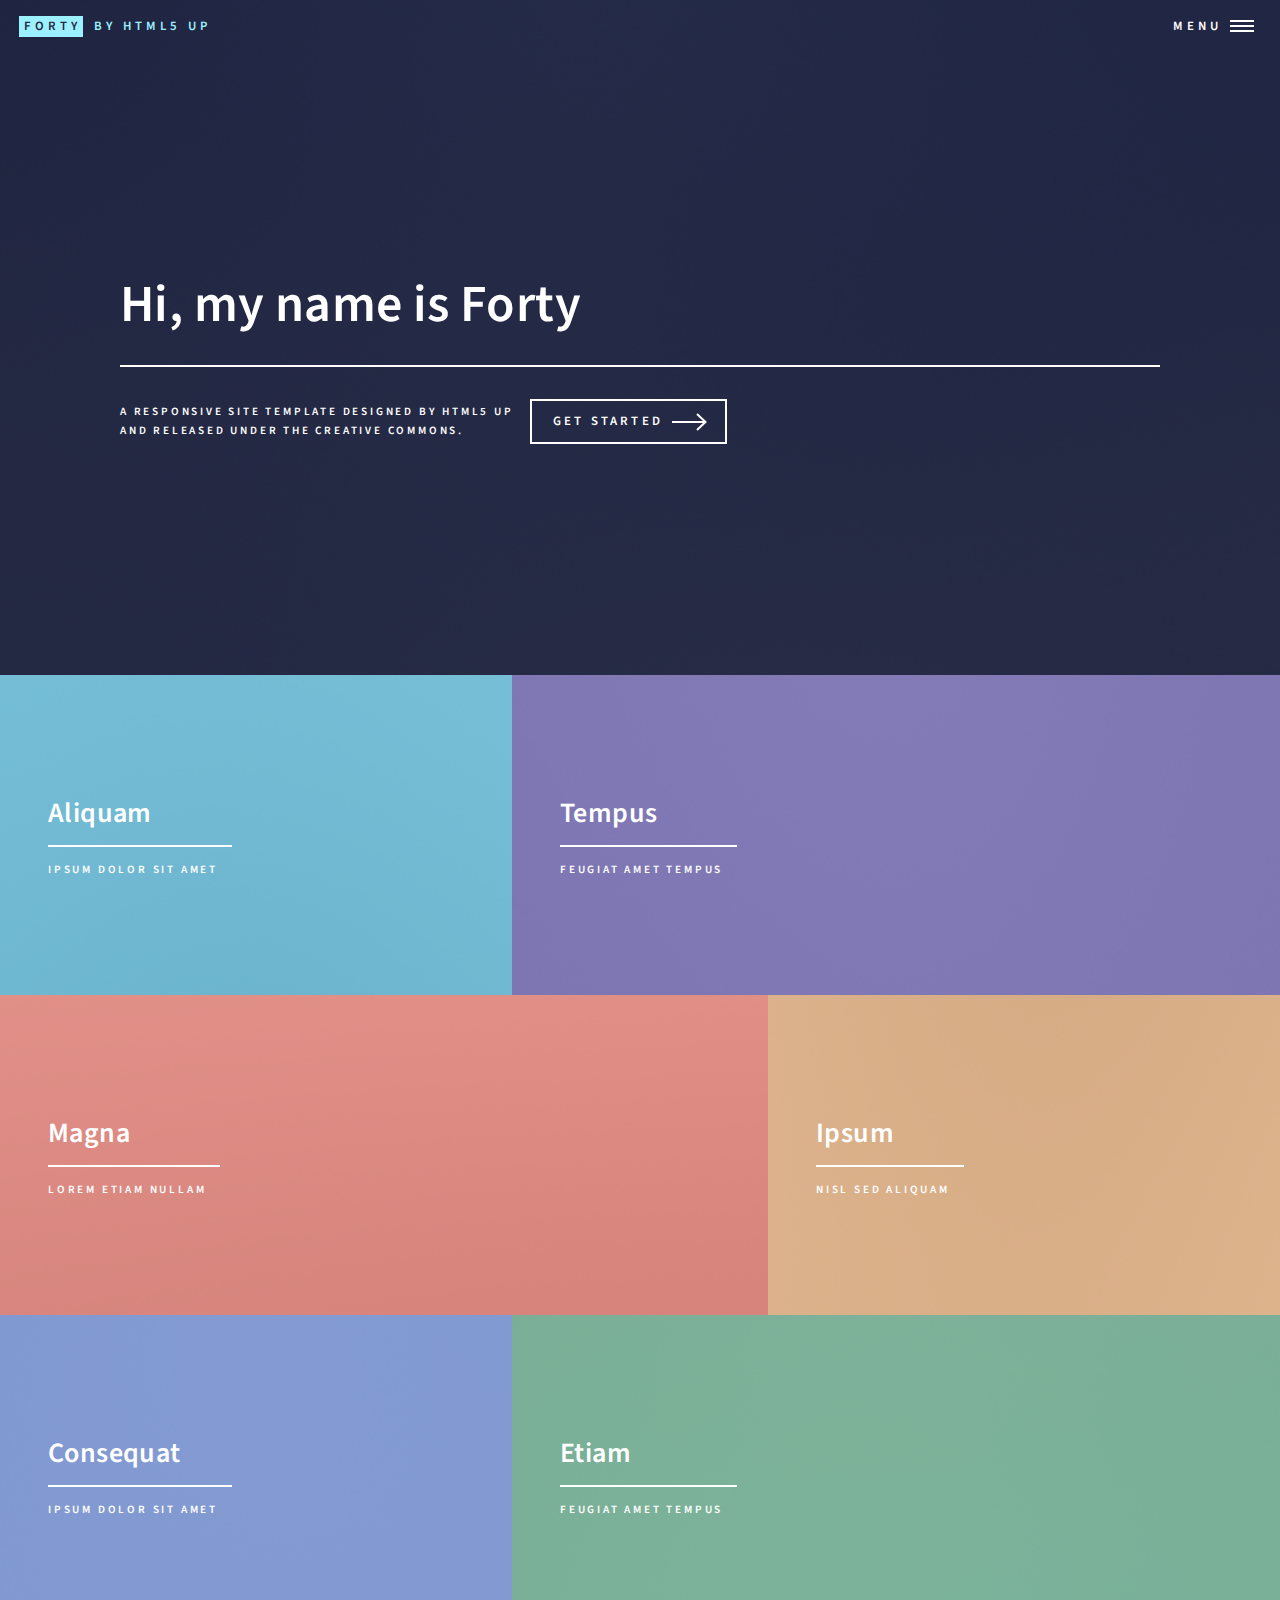
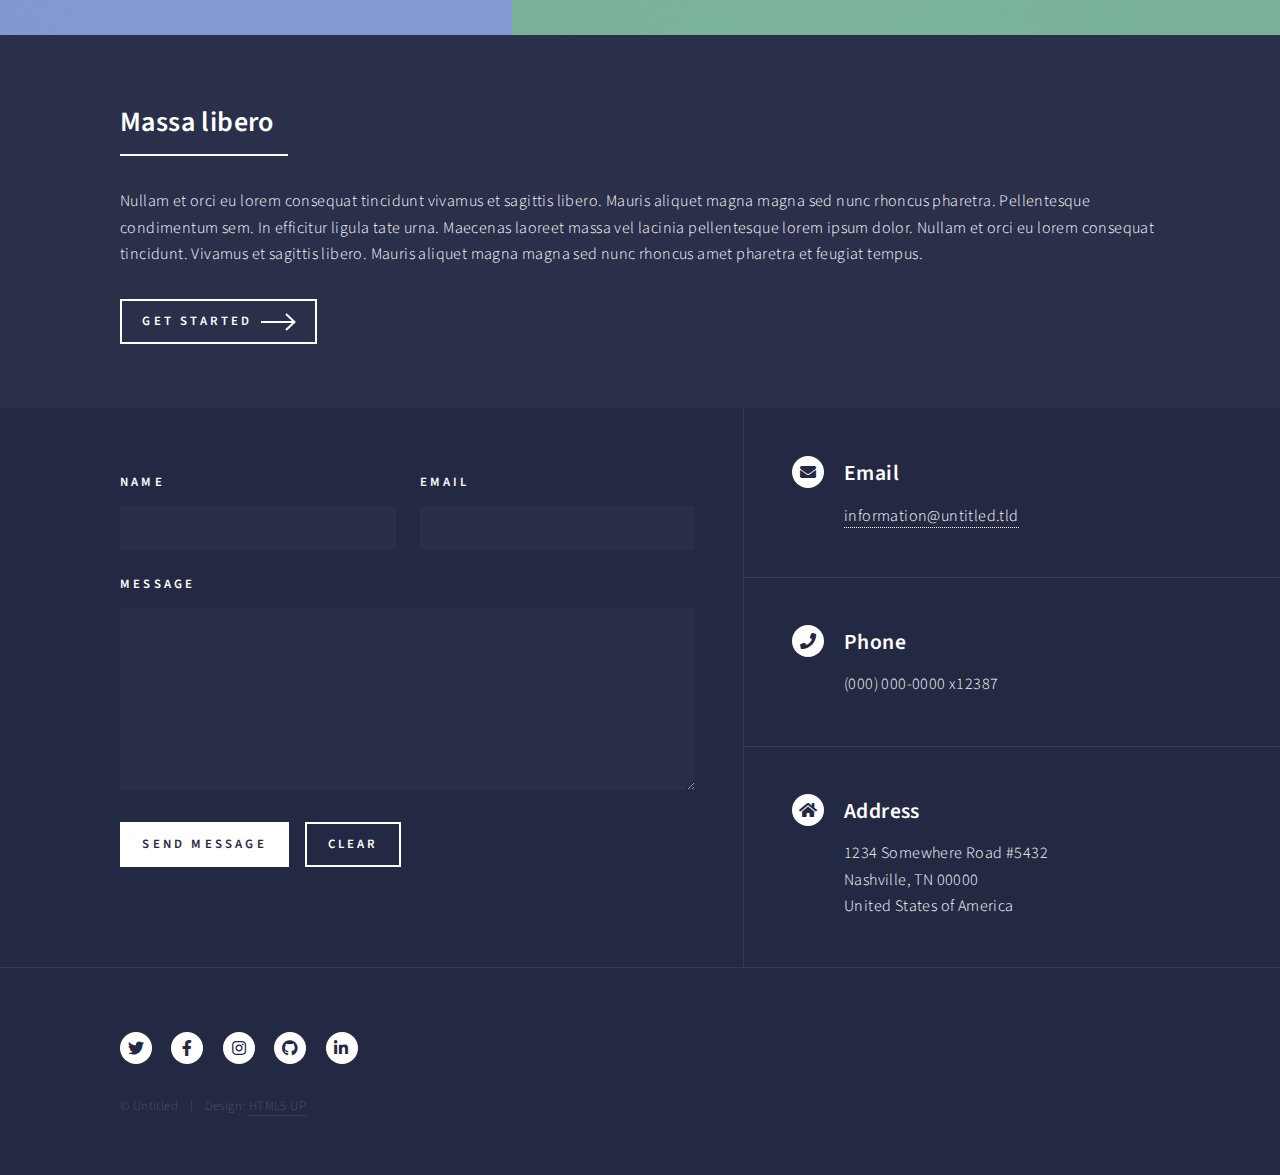
==== commit a1210083: "Add files via upload" ====
--- a/index.html
+++ b/index.html
@@ -1,12 +1,12 @@
 <!DOCTYPE HTML>
 <!--
-	Dimension by HTML5 UP
+	Forty by HTML5 UP
 	html5up.net | @ajlkn
 	Free for personal and commercial use under the CCA 3.0 license (html5up.net/license)
 -->
 <html>
 	<head>
-		<title>SPOODY</title>
+		<title>Forty by HTML5 UP</title>
 		<meta charset="utf-8" />
 		<meta name="viewport" content="width=device-width, initial-scale=1, user-scalable=no" />
 		<link rel="stylesheet" href="assets/css/main.css" />
@@ -18,59 +18,123 @@
 			<div id="wrapper">
 
 				<!-- Header -->
-					<header id="header">
-						<div class="logo">
-							<span class="icon fa-blind"></span>
-						</div>
-						<div class="content">
-							<div class="inner">
-								<h1>sP00Dei</h1>
-								<p>A fully responsive site template designed by <a href="https://html5up.net">HTML5 UP</a> and released<br />
-								for free under the <a href="https://html5up.net/license">Creative Commons</a> license.</p>
+					<header id="header" class="alt">
+						<a href="index.html" class="logo"><strong>Forty</strong> <span>by HTML5 UP</span></a>
+						<nav>
+							<a href="#menu">Menu</a>
+						</nav>
+					</header>
+
+				<!-- Menu -->
+					<nav id="menu">
+						<ul class="links">
+							<li><a href="index.html">Home</a></li>
+							<li><a href="landing.html">Landing</a></li>
+							<li><a href="generic.html">Generic</a></li>
+							<li><a href="elements.html">Elements</a></li>
+						</ul>
+						<ul class="actions stacked">
+							<li><a href="#" class="button primary fit">Get Started</a></li>
+							<li><a href="#" class="button fit">Log In</a></li>
+						</ul>
+					</nav>
+
+				<!-- Banner -->
+					<section id="banner" class="major">
+						<div class="inner">
+							<header class="major">
+								<h1>Hi, my name is Forty</h1>
+							</header>
+							<div class="content">
+								<p>A responsive site template designed by HTML5 UP<br />
+								and released under the Creative Commons.</p>
+								<ul class="actions">
+									<li><a href="#one" class="button next scrolly">Get Started</a></li>
+								</ul>
 							</div>
 						</div>
-						<nav>
-							<ul>
-								<li><a href="#intro">tRRRRRRRR</a></li>
-								<li><a href="#work">Pong</a></li>
-								<li><a href="#about">About</a></li>
-								<li><a href="#contact">Contact</a></li>
-								<!--<li><a href="#elements">Elements</a></li>-->
-							</ul>
-						</nav>
-					</header>
+					</section>
 
 				<!-- Main -->
 					<div id="main">
 
-						<!-- Intro -->
-							<article id="intro">
-								<h2 class="major">Snok</h2>
-								<span class="image main"><img src="images/pic01.jpg" alt="" /></span>
-								<p>HEEE hEEE</p>
-								<div id="snuke"></div>
-								<p>no step on snek</p>
-							</article>
-
-						<!-- Work -->
-							<article id="work">
-								<h2 class="major">Pong</h2>
-								<span class="image main"><img src="images/IMG_1755.png" alt="" /></span>
-								<p>gud game</p>
-								<div id="pong-game"></div>
-								<p>Bruh</p>
-							</article>
-
-						<!-- About -->
-							<article id="about">
-								<h2 class="major">About</h2>
-								<span class="image main"><img src="images/pic03.jpg" alt="" /></span>
-								<p>Lorem ipsum dolor sit amet, consectetur et adipiscing elit. Praesent eleifend dignissim arcu, at eleifend sapien imperdiet ac. Aliquam erat volutpat. Praesent urna nisi, fringila lorem et vehicula lacinia quam. Integer sollicitudin mauris nec lorem luctus ultrices. Aliquam libero et malesuada fames ac ante ipsum primis in faucibus. Cras viverra ligula sit amet ex mollis mattis lorem ipsum dolor sit amet.</p>
-							</article>
-
-						<!-- Contact -->
-							<article id="contact">
-								<h2 class="major">Contact</h2>
+						<!-- One -->
+							<section id="one" class="tiles">
+								<article>
+									<span class="image">
+										<img src="images/pic01.jpg" alt="" />
+									</span>
+									<header class="major">
+										<h3><a href="snek.html" class="link">Aliquam</a></h3>
+										<p>Ipsum dolor sit amet</p>
+									</header>
+								</article>
+								<article>
+									<span class="image">
+										<img src="images/pic02.jpg" alt="" />
+									</span>
+									<header class="major">
+										<h3><a href="pung.html" class="link">Tempus</a></h3>
+										<p>feugiat amet tempus</p>
+									</header>
+								</article>
+								<article>
+									<span class="image">
+										<img src="images/pic03.jpg" alt="" />
+									</span>
+									<header class="major">
+										<h3><a href="landing.html" class="link">Magna</a></h3>
+										<p>Lorem etiam nullam</p>
+									</header>
+								</article>
+								<article>
+									<span class="image">
+										<img src="images/pic04.jpg" alt="" />
+									</span>
+									<header class="major">
+										<h3><a href="landing.html" class="link">Ipsum</a></h3>
+										<p>Nisl sed aliquam</p>
+									</header>
+								</article>
+								<article>
+									<span class="image">
+										<img src="images/pic05.jpg" alt="" />
+									</span>
+									<header class="major">
+										<h3><a href="landing.html" class="link">Consequat</a></h3>
+										<p>Ipsum dolor sit amet</p>
+									</header>
+								</article>
+								<article>
+									<span class="image">
+										<img src="images/pic06.jpg" alt="" />
+									</span>
+									<header class="major">
+										<h3><a href="landing.html" class="link">Etiam</a></h3>
+										<p>Feugiat amet tempus</p>
+									</header>
+								</article>
+							</section>
+
+						<!-- Two -->
+							<section id="two">
+								<div class="inner">
+									<header class="major">
+										<h2>Massa libero</h2>
+									</header>
+									<p>Nullam et orci eu lorem consequat tincidunt vivamus et sagittis libero. Mauris aliquet magna magna sed nunc rhoncus pharetra. Pellentesque condimentum sem. In efficitur ligula tate urna. Maecenas laoreet massa vel lacinia pellentesque lorem ipsum dolor. Nullam et orci eu lorem consequat tincidunt. Vivamus et sagittis libero. Mauris aliquet magna magna sed nunc rhoncus amet pharetra et feugiat tempus.</p>
+									<ul class="actions">
+										<li><a href="landing.html" class="button next">Get Started</a></li>
+									</ul>
+								</div>
+							</section>
+
+					</div>
+
+				<!-- Contact -->
+					<section id="contact">
+						<div class="inner">
+							<section>
 								<form method="post" action="#">
 									<div class="fields">
 										<div class="field half">
@@ -83,286 +147,69 @@
 										</div>
 										<div class="field">
 											<label for="message">Message</label>
-											<textarea name="message" id="message" rows="4"></textarea>
+											<textarea name="message" id="message" rows="6"></textarea>
 										</div>
 									</div>
 									<ul class="actions">
 										<li><input type="submit" value="Send Message" class="primary" /></li>
-										<li><input type="reset" value="Reset" /></li>
+										<li><input type="reset" value="Clear" /></li>
 									</ul>
 								</form>
-								<ul class="icons">
-									<li><a href="#" class="icon fa-twitter"><span class="label">Twitter</span></a></li>
-									<li><a href="#" class="icon fa-facebook"><span class="label">Facebook</span></a></li>
-									<li><a href="#" class="icon fa-instagram"><span class="label">Instagram</span></a></li>
-									<li><a href="#" class="icon fa-github"><span class="label">GitHub</span></a></li>
-								</ul>
-							</article>
-
-						<!-- Elements -->
-							<article id="elements">
-								<h2 class="major">Elements</h2>
-
+							</section>
+							<section class="split">
 								<section>
-									<h3 class="major">Text</h3>
-									<p>This is <b>bold</b> and this is <strong>strong</strong>. This is <i>italic</i> and this is <em>emphasized</em>.
-									This is <sup>superscript</sup> text and this is <sub>subscript</sub> text.
-									This is <u>underlined</u> and this is code: <code>for (;;) { ... }</code>. Finally, <a href="#">this is a link</a>.</p>
-									<hr />
-									<h2>Heading Level 2</h2>
-									<h3>Heading Level 3</h3>
-									<h4>Heading Level 4</h4>
-									<h5>Heading Level 5</h5>
-									<h6>Heading Level 6</h6>
-									<hr />
-									<h4>Blockquote</h4>
-									<blockquote>Fringilla nisl. Donec accumsan interdum nisi, quis tincidunt felis sagittis eget tempus euismod. Vestibulum ante ipsum primis in faucibus vestibulum. Blandit adipiscing eu felis iaculis volutpat ac adipiscing accumsan faucibus. Vestibulum ante ipsum primis in faucibus lorem ipsum dolor sit amet nullam adipiscing eu felis.</blockquote>
-									<h4>Preformatted</h4>
-									<pre><code>i = 0;
-
-while (!deck.isInOrder()) {
-    print 'Iteration ' + i;
-    deck.shuffle();
-    i++;
-}
-
-print 'It took ' + i + ' iterations to sort the deck.';</code></pre>
+									<div class="contact-method">
+										<span class="icon solid alt fa-envelope"></span>
+										<h3>Email</h3>
+										<a href="#">information@untitled.tld</a>
+									</div>
 								</section>
-
 								<section>
-									<h3 class="major">Lists</h3>
-
-									<h4>Unordered</h4>
-									<ul>
-										<li>Dolor pulvinar etiam.</li>
-										<li>Sagittis adipiscing.</li>
-										<li>Felis enim feugiat.</li>
-									</ul>
-
-									<h4>Alternate</h4>
-									<ul class="alt">
-										<li>Dolor pulvinar etiam.</li>
-										<li>Sagittis adipiscing.</li>
-										<li>Felis enim feugiat.</li>
-									</ul>
-
-									<h4>Ordered</h4>
-									<ol>
-										<li>Dolor pulvinar etiam.</li>
-										<li>Etiam vel felis viverra.</li>
-										<li>Felis enim feugiat.</li>
-										<li>Dolor pulvinar etiam.</li>
-										<li>Etiam vel felis lorem.</li>
-										<li>Felis enim et feugiat.</li>
-									</ol>
-									<h4>Icons</h4>
-									<ul class="icons">
-										<li><a href="#" class="icon fa-twitter"><span class="label">Twitter</span></a></li>
-										<li><a href="#" class="icon fa-facebook"><span class="label">Facebook</span></a></li>
-										<li><a href="#" class="icon fa-instagram"><span class="label">Instagram</span></a></li>
-										<li><a href="#" class="icon fa-github"><span class="label">Github</span></a></li>
-									</ul>
-
-									<h4>Actions</h4>
-									<ul class="actions">
-										<li><a href="#" class="button primary">Default</a></li>
-										<li><a href="#" class="button">Default</a></li>
-									</ul>
-									<ul class="actions stacked">
-										<li><a href="#" class="button primary">Default</a></li>
-										<li><a href="#" class="button">Default</a></li>
-									</ul>
+									<div class="contact-method">
+										<span class="icon solid alt fa-phone"></span>
+										<h3>Phone</h3>
+										<span>(000) 000-0000 x12387</span>
+									</div>
 								</section>
-
 								<section>
-									<h3 class="major">Table</h3>
-									<h4>Default</h4>
-									<div class="table-wrapper">
-										<table>
-											<thead>
-												<tr>
-													<th>Name</th>
-													<th>Description</th>
-													<th>Price</th>
-												</tr>
-											</thead>
-											<tbody>
-												<tr>
-													<td>Item One</td>
-													<td>Ante turpis integer aliquet porttitor.</td>
-													<td>29.99</td>
-												</tr>
-												<tr>
-													<td>Item Two</td>
-													<td>Vis ac commodo adipiscing arcu aliquet.</td>
-													<td>19.99</td>
-												</tr>
-												<tr>
-													<td>Item Three</td>
-													<td> Morbi faucibus arcu accumsan lorem.</td>
-													<td>29.99</td>
-												</tr>
-												<tr>
-													<td>Item Four</td>
-													<td>Vitae integer tempus condimentum.</td>
-													<td>19.99</td>
-												</tr>
-												<tr>
-													<td>Item Five</td>
-													<td>Ante turpis integer aliquet porttitor.</td>
-													<td>29.99</td>
-												</tr>
-											</tbody>
-											<tfoot>
-												<tr>
-													<td colspan="2"></td>
-													<td>100.00</td>
-												</tr>
-											</tfoot>
-										</table>
-									</div>
-
-									<h4>Alternate</h4>
-									<div class="table-wrapper">
-										<table class="alt">
-											<thead>
-												<tr>
-													<th>Name</th>
-													<th>Description</th>
-													<th>Price</th>
-												</tr>
-											</thead>
-											<tbody>
-												<tr>
-													<td>Item One</td>
-													<td>Ante turpis integer aliquet porttitor.</td>
-													<td>29.99</td>
-												</tr>
-												<tr>
-													<td>Item Two</td>
-													<td>Vis ac commodo adipiscing arcu aliquet.</td>
-													<td>19.99</td>
-												</tr>
-												<tr>
-													<td>Item Three</td>
-													<td> Morbi faucibus arcu accumsan lorem.</td>
-													<td>29.99</td>
-												</tr>
-												<tr>
-													<td>Item Four</td>
-													<td>Vitae integer tempus condimentum.</td>
-													<td>19.99</td>
-												</tr>
-												<tr>
-													<td>Item Five</td>
-													<td>Ante turpis integer aliquet porttitor.</td>
-													<td>29.99</td>
-												</tr>
-											</tbody>
-											<tfoot>
-												<tr>
-													<td colspan="2"></td>
-													<td>100.00</td>
-												</tr>
-											</tfoot>
-										</table>
+									<div class="contact-method">
+										<span class="icon solid alt fa-home"></span>
+										<h3>Address</h3>
+										<span>1234 Somewhere Road #5432<br />
+										Nashville, TN 00000<br />
+										United States of America</span>
 									</div>
 								</section>
-
-								<section>
-									<h3 class="major">Buttons</h3>
-									<ul class="actions">
-										<li><a href="#" class="button primary">Primary</a></li>
-										<li><a href="#" class="button">Default</a></li>
-									</ul>
-									<ul class="actions">
-										<li><a href="#" class="button">Default</a></li>
-										<li><a href="#" class="button small">Small</a></li>
-									</ul>
-									<ul class="actions">
-										<li><a href="#" class="button primary icon fa-download">Icon</a></li>
-										<li><a href="#" class="button icon fa-download">Icon</a></li>
-									</ul>
-									<ul class="actions">
-										<li><span class="button primary disabled">Disabled</span></li>
-										<li><span class="button disabled">Disabled</span></li>
-									</ul>
-								</section>
-
-								<section>
-									<h3 class="major">Form</h3>
-									<form method="post" action="#">
-										<div class="fields">
-											<div class="field half">
-												<label for="demo-name">Name</label>
-												<input type="text" name="demo-name" id="demo-name" value="" placeholder="Jane Doe" />
-											</div>
-											<div class="field half">
-												<label for="demo-email">Email</label>
-												<input type="email" name="demo-email" id="demo-email" value="" placeholder="jane@untitled.tld" />
-											</div>
-											<div class="field">
-												<label for="demo-category">Category</label>
-												<select name="demo-category" id="demo-category">
-													<option value="">-</option>
-													<option value="1">Manufacturing</option>
-													<option value="1">Shipping</option>
-													<option value="1">Administration</option>
-													<option value="1">Human Resources</option>
-												</select>
-											</div>
-											<div class="field half">
-												<input type="radio" id="demo-priority-low" name="demo-priority" checked>
-												<label for="demo-priority-low">Low</label>
-											</div>
-											<div class="field half">
-												<input type="radio" id="demo-priority-high" name="demo-priority">
-												<label for="demo-priority-high">High</label>
-											</div>
-											<div class="field half">
-												<input type="checkbox" id="demo-copy" name="demo-copy">
-												<label for="demo-copy">Email me a copy</label>
-											</div>
-											<div class="field half">
-												<input type="checkbox" id="demo-human" name="demo-human" checked>
-												<label for="demo-human">Not a robot</label>
-											</div>
-											<div class="field">
-												<label for="demo-message">Message</label>
-												<textarea name="demo-message" id="demo-message" placeholder="Enter your message" rows="6"></textarea>
-											</div>
-										</div>
-										<ul class="actions">
-											<li><input type="submit" value="Send Message" class="primary" /></li>
-											<li><input type="reset" value="Reset" /></li>
-										</ul>
-									</form>
-								</section>
-
-							</article>
-
-					</div>
+							</section>
+						</div>
+					</section>
 
 				<!-- Footer -->
 					<footer id="footer">
-						<p class="copyright">&copy; NO <a href="https://no.net">Made by vegetables</a>.</p>
+						<div class="inner">
+							<ul class="icons">
+								<li><a href="#" class="icon brands alt fa-twitter"><span class="label">Twitter</span></a></li>
+								<li><a href="#" class="icon brands alt fa-facebook-f"><span class="label">Facebook</span></a></li>
+								<li><a href="#" class="icon brands alt fa-instagram"><span class="label">Instagram</span></a></li>
+								<li><a href="#" class="icon brands alt fa-github"><span class="label">GitHub</span></a></li>
+								<li><a href="#" class="icon brands alt fa-linkedin-in"><span class="label">LinkedIn</span></a></li>
+							</ul>
+							<ul class="copyright">
+								<li>&copy; Untitled</li><li>Design: <a href="https://html5up.net">HTML5 UP</a></li>
+							</ul>
+						</div>
 					</footer>
 
 			</div>
-
-		<!-- BG -->
-			<div id="bg"></div>
 
 		<!-- Scripts -->
 			<script src="assets/js/jquery.min.js"></script>
+			<script src="assets/js/jquery.scrolly.min.js"></script>
+			<script src="assets/js/jquery.scrollex.min.js"></script>
 			<script src="assets/js/browser.min.js"></script>
 			<script src="assets/js/breakpoints.min.js"></script>
 			<script src="assets/js/util.js"></script>
 			<script src="assets/js/main.js"></script>
-			<script src="assets/js/p5.dom.min.js"></script>
-			<script src="assets/js/p5.js"></script>
-			<script src="assets/js/p5.sound.min.js"></script>
-			<script src="assets/js/pang.js"></script>
-			<script src="assets/js/snek.js"></script>
+
 	</body>
-</html>
+</html>--- a/assets/css/main.css
+++ b/assets/css/main.css
@@ -1,10 +1,10 @@
-@import url(font-awesome.min.css);
-@import url("https://fonts.googleapis.com/css?family=Source+Sans+Pro:300italic,600italic,300,600");
-
-/*
-	Dimension by HTML5 UP
-	html5up.net | @ajlkn
-	Free for personal and commercial use under the CCA 3.0 license (html5up.net/license)
+@import url(fontawesome-all.min.css);
+@import url("https://fonts.googleapis.com/css?family=Source+Sans+Pro:300,300italic,600,600italic");
+
+/*
+	Forty by HTML5 UP
+	html5up.net | @ajlkn
+	Free for personal and commercial use under the CCA 3.0 license (html5up.net/license)
 */
 
 html, body, div, span, applet, object,
@@ -78,6 +78,10 @@
 		width: device-width;
 	}
 
+	body {
+		-ms-overflow-style: scrollbar;
+	}
+
 	@media screen and (max-width: 480px) {
 
 		html, body {
@@ -95,7 +99,7 @@
 	}
 
 	body {
-		background: #1b1f22;
+		background: #242943;
 	}
 
 		body.is-preload *, body.is-preload *:before, body.is-preload *:after {
@@ -111,54 +115,56 @@
 
 /* Type */
 
-	html {
-		font-size: 16pt;
-	}
-
-		@media screen and (max-width: 1680px) {
-
-			html {
-				font-size: 12pt;
-			}
-
-		}
-
-		@media screen and (max-width: 736px) {
-
-			html {
-				font-size: 11pt;
-			}
-
-		}
-
-		@media screen and (max-width: 360px) {
-
-			html {
-				font-size: 10pt;
-			}
-
-		}
-
 	body, input, select, textarea {
 		color: #ffffff;
-		font-family: "Source Sans Pro", sans-serif;
+		font-family: "Source Sans Pro", Helvetica, sans-serif;
+		font-size: 17pt;
 		font-weight: 300;
-		font-size: 1rem;
+		letter-spacing: 0.025em;
 		line-height: 1.65;
 	}
 
+		@media screen and (max-width: 1680px) {
+
+			body, input, select, textarea {
+				font-size: 14pt;
+			}
+
+		}
+
+		@media screen and (max-width: 1280px) {
+
+			body, input, select, textarea {
+				font-size: 12pt;
+			}
+
+		}
+
+		@media screen and (max-width: 360px) {
+
+			body, input, select, textarea {
+				font-size: 11pt;
+			}
+
+		}
+
 	a {
-		-moz-transition: color 0.2s ease-in-out, background-color 0.2s ease-in-out, border-bottom-color 0.2s ease-in-out;
-		-webkit-transition: color 0.2s ease-in-out, background-color 0.2s ease-in-out, border-bottom-color 0.2s ease-in-out;
-		-ms-transition: color 0.2s ease-in-out, background-color 0.2s ease-in-out, border-bottom-color 0.2s ease-in-out;
-		transition: color 0.2s ease-in-out, background-color 0.2s ease-in-out, border-bottom-color 0.2s ease-in-out;
-		border-bottom: dotted 1px rgba(255, 255, 255, 0.5);
+		-moz-transition: color 0.2s ease-in-out, border-bottom-color 0.2s ease-in-out;
+		-webkit-transition: color 0.2s ease-in-out, border-bottom-color 0.2s ease-in-out;
+		-ms-transition: color 0.2s ease-in-out, border-bottom-color 0.2s ease-in-out;
+		transition: color 0.2s ease-in-out, border-bottom-color 0.2s ease-in-out;
+		border-bottom: dotted 1px;
+		color: inherit;
 		text-decoration: none;
-		color: inherit;
 	}
 
 		a:hover {
 			border-bottom-color: transparent;
+			color: #9bf1ff !important;
+		}
+
+		a:active {
+			color: #53e3fb !important;
 		}
 
 	strong, b {
@@ -171,122 +177,111 @@
 	}
 
 	p {
-		margin: 0 0 2rem 0;
+		margin: 0 0 2em 0;
 	}
 
 	h1, h2, h3, h4, h5, h6 {
 		color: #ffffff;
 		font-weight: 600;
-		line-height: 1.5;
-		margin: 0 0 1rem 0;
-		text-transform: uppercase;
-		letter-spacing: 0.2rem;
+		line-height: 1.65;
+		margin: 0 0 1em 0;
 	}
 
 		h1 a, h2 a, h3 a, h4 a, h5 a, h6 a {
 			color: inherit;
-			text-decoration: none;
-		}
-
-		h1.major, h2.major, h3.major, h4.major, h5.major, h6.major {
-			border-bottom: solid 1px #ffffff;
-			width: -moz-max-content;
-			width: -webkit-max-content;
-			width: -ms-max-content;
-			width: max-content;
-			padding-bottom: 0.5rem;
-			margin: 0 0 2rem 0;
+			border-bottom: 0;
 		}
 
 	h1 {
-		font-size: 2.25rem;
-		line-height: 1.3;
-		letter-spacing: 0.5rem;
+		font-size: 2.5em;
 	}
 
 	h2 {
-		font-size: 1.5rem;
-		line-height: 1.4;
-		letter-spacing: 0.5rem;
+		font-size: 1.75em;
 	}
 
 	h3 {
-		font-size: 1rem;
+		font-size: 1.35em;
 	}
 
 	h4 {
-		font-size: 0.8rem;
+		font-size: 1.1em;
 	}
 
 	h5 {
-		font-size: 0.7rem;
+		font-size: 0.9em;
 	}
 
 	h6 {
-		font-size: 0.6rem;
+		font-size: 0.7em;
 	}
 
 	@media screen and (max-width: 736px) {
 
 		h1 {
-			font-size: 1.75rem;
-			line-height: 1.4;
+			font-size: 2em;
 		}
 
 		h2 {
+			font-size: 1.5em;
+		}
+
+		h3 {
 			font-size: 1.25em;
-			line-height: 1.5;
 		}
 
 	}
 
 	sub {
-		font-size: 0.8rem;
+		font-size: 0.8em;
 		position: relative;
-		top: 0.5rem;
+		top: 0.5em;
 	}
 
 	sup {
-		font-size: 0.8rem;
+		font-size: 0.8em;
 		position: relative;
-		top: -0.5rem;
+		top: -0.5em;
 	}
 
 	blockquote {
-		border-left: solid 4px #ffffff;
+		border-left: solid 4px rgba(212, 212, 255, 0.1);
 		font-style: italic;
-		margin: 0 0 2rem 0;
-		padding: 0.5rem 0 0.5rem 2rem;
+		margin: 0 0 2em 0;
+		padding: 0.5em 0 0.5em 2em;
 	}
 
 	code {
-		background: rgba(255, 255, 255, 0.075);
-		border-radius: 4px;
+		background: rgba(212, 212, 255, 0.035);
 		font-family: "Courier New", monospace;
-		font-size: 0.9rem;
-		margin: 0 0.25rem;
-		padding: 0.25rem 0.65rem;
+		font-size: 0.9em;
+		margin: 0 0.25em;
+		padding: 0.25em 0.65em;
 	}
 
 	pre {
 		-webkit-overflow-scrolling: touch;
 		font-family: "Courier New", monospace;
-		font-size: 0.9rem;
-		margin: 0 0 2rem 0;
+		font-size: 0.9em;
+		margin: 0 0 2em 0;
 	}
 
 		pre code {
 			display: block;
 			line-height: 1.75;
-			padding: 1rem 1.5rem;
+			padding: 1em 1.5em;
 			overflow-x: auto;
 		}
 
 	hr {
 		border: 0;
-		border-bottom: solid 1px #ffffff;
-		margin: 2.75rem 0;
-	}
+		border-bottom: solid 1px rgba(212, 212, 255, 0.1);
+		margin: 2em 0;
+	}
+
+		hr.major {
+			margin: 3em 0;
+		}
 
 	.align-left {
 		text-align: left;
@@ -300,10 +295,1530 @@
 		text-align: right;
 	}
 
+/* Row */
+
+	.row {
+		display: flex;
+		flex-wrap: wrap;
+		box-sizing: border-box;
+		align-items: stretch;
+	}
+
+		.row > * {
+			box-sizing: border-box;
+		}
+
+		.row.gtr-uniform > * > :last-child {
+			margin-bottom: 0;
+		}
+
+		.row.aln-left {
+			justify-content: flex-start;
+		}
+
+		.row.aln-center {
+			justify-content: center;
+		}
+
+		.row.aln-right {
+			justify-content: flex-end;
+		}
+
+		.row.aln-top {
+			align-items: flex-start;
+		}
+
+		.row.aln-middle {
+			align-items: center;
+		}
+
+		.row.aln-bottom {
+			align-items: flex-end;
+		}
+
+		.row > .imp {
+			order: -1;
+		}
+
+		.row > .col-1 {
+			width: 8.33333%;
+		}
+
+		.row > .off-1 {
+			margin-left: 8.33333%;
+		}
+
+		.row > .col-2 {
+			width: 16.66667%;
+		}
+
+		.row > .off-2 {
+			margin-left: 16.66667%;
+		}
+
+		.row > .col-3 {
+			width: 25%;
+		}
+
+		.row > .off-3 {
+			margin-left: 25%;
+		}
+
+		.row > .col-4 {
+			width: 33.33333%;
+		}
+
+		.row > .off-4 {
+			margin-left: 33.33333%;
+		}
+
+		.row > .col-5 {
+			width: 41.66667%;
+		}
+
+		.row > .off-5 {
+			margin-left: 41.66667%;
+		}
+
+		.row > .col-6 {
+			width: 50%;
+		}
+
+		.row > .off-6 {
+			margin-left: 50%;
+		}
+
+		.row > .col-7 {
+			width: 58.33333%;
+		}
+
+		.row > .off-7 {
+			margin-left: 58.33333%;
+		}
+
+		.row > .col-8 {
+			width: 66.66667%;
+		}
+
+		.row > .off-8 {
+			margin-left: 66.66667%;
+		}
+
+		.row > .col-9 {
+			width: 75%;
+		}
+
+		.row > .off-9 {
+			margin-left: 75%;
+		}
+
+		.row > .col-10 {
+			width: 83.33333%;
+		}
+
+		.row > .off-10 {
+			margin-left: 83.33333%;
+		}
+
+		.row > .col-11 {
+			width: 91.66667%;
+		}
+
+		.row > .off-11 {
+			margin-left: 91.66667%;
+		}
+
+		.row > .col-12 {
+			width: 100%;
+		}
+
+		.row > .off-12 {
+			margin-left: 100%;
+		}
+
+		.row.gtr-0 {
+			margin-top: 0;
+			margin-left: 0em;
+		}
+
+			.row.gtr-0 > * {
+				padding: 0 0 0 0em;
+			}
+
+			.row.gtr-0.gtr-uniform {
+				margin-top: 0em;
+			}
+
+				.row.gtr-0.gtr-uniform > * {
+					padding-top: 0em;
+				}
+
+		.row.gtr-25 {
+			margin-top: 0;
+			margin-left: -0.5em;
+		}
+
+			.row.gtr-25 > * {
+				padding: 0 0 0 0.5em;
+			}
+
+			.row.gtr-25.gtr-uniform {
+				margin-top: -0.5em;
+			}
+
+				.row.gtr-25.gtr-uniform > * {
+					padding-top: 0.5em;
+				}
+
+		.row.gtr-50 {
+			margin-top: 0;
+			margin-left: -1em;
+		}
+
+			.row.gtr-50 > * {
+				padding: 0 0 0 1em;
+			}
+
+			.row.gtr-50.gtr-uniform {
+				margin-top: -1em;
+			}
+
+				.row.gtr-50.gtr-uniform > * {
+					padding-top: 1em;
+				}
+
+		.row {
+			margin-top: 0;
+			margin-left: -2em;
+		}
+
+			.row > * {
+				padding: 0 0 0 2em;
+			}
+
+			.row.gtr-uniform {
+				margin-top: -2em;
+			}
+
+				.row.gtr-uniform > * {
+					padding-top: 2em;
+				}
+
+		.row.gtr-150 {
+			margin-top: 0;
+			margin-left: -3em;
+		}
+
+			.row.gtr-150 > * {
+				padding: 0 0 0 3em;
+			}
+
+			.row.gtr-150.gtr-uniform {
+				margin-top: -3em;
+			}
+
+				.row.gtr-150.gtr-uniform > * {
+					padding-top: 3em;
+				}
+
+		.row.gtr-200 {
+			margin-top: 0;
+			margin-left: -4em;
+		}
+
+			.row.gtr-200 > * {
+				padding: 0 0 0 4em;
+			}
+
+			.row.gtr-200.gtr-uniform {
+				margin-top: -4em;
+			}
+
+				.row.gtr-200.gtr-uniform > * {
+					padding-top: 4em;
+				}
+
+		@media screen and (max-width: 1680px) {
+
+			.row {
+				display: flex;
+				flex-wrap: wrap;
+				box-sizing: border-box;
+				align-items: stretch;
+			}
+
+				.row > * {
+					box-sizing: border-box;
+				}
+
+				.row.gtr-uniform > * > :last-child {
+					margin-bottom: 0;
+				}
+
+				.row.aln-left {
+					justify-content: flex-start;
+				}
+
+				.row.aln-center {
+					justify-content: center;
+				}
+
+				.row.aln-right {
+					justify-content: flex-end;
+				}
+
+				.row.aln-top {
+					align-items: flex-start;
+				}
+
+				.row.aln-middle {
+					align-items: center;
+				}
+
+				.row.aln-bottom {
+					align-items: flex-end;
+				}
+
+				.row > .imp-xlarge {
+					order: -1;
+				}
+
+				.row > .col-1-xlarge {
+					width: 8.33333%;
+				}
+
+				.row > .off-1-xlarge {
+					margin-left: 8.33333%;
+				}
+
+				.row > .col-2-xlarge {
+					width: 16.66667%;
+				}
+
+				.row > .off-2-xlarge {
+					margin-left: 16.66667%;
+				}
+
+				.row > .col-3-xlarge {
+					width: 25%;
+				}
+
+				.row > .off-3-xlarge {
+					margin-left: 25%;
+				}
+
+				.row > .col-4-xlarge {
+					width: 33.33333%;
+				}
+
+				.row > .off-4-xlarge {
+					margin-left: 33.33333%;
+				}
+
+				.row > .col-5-xlarge {
+					width: 41.66667%;
+				}
+
+				.row > .off-5-xlarge {
+					margin-left: 41.66667%;
+				}
+
+				.row > .col-6-xlarge {
+					width: 50%;
+				}
+
+				.row > .off-6-xlarge {
+					margin-left: 50%;
+				}
+
+				.row > .col-7-xlarge {
+					width: 58.33333%;
+				}
+
+				.row > .off-7-xlarge {
+					margin-left: 58.33333%;
+				}
+
+				.row > .col-8-xlarge {
+					width: 66.66667%;
+				}
+
+				.row > .off-8-xlarge {
+					margin-left: 66.66667%;
+				}
+
+				.row > .col-9-xlarge {
+					width: 75%;
+				}
+
+				.row > .off-9-xlarge {
+					margin-left: 75%;
+				}
+
+				.row > .col-10-xlarge {
+					width: 83.33333%;
+				}
+
+				.row > .off-10-xlarge {
+					margin-left: 83.33333%;
+				}
+
+				.row > .col-11-xlarge {
+					width: 91.66667%;
+				}
+
+				.row > .off-11-xlarge {
+					margin-left: 91.66667%;
+				}
+
+				.row > .col-12-xlarge {
+					width: 100%;
+				}
+
+				.row > .off-12-xlarge {
+					margin-left: 100%;
+				}
+
+				.row.gtr-0 {
+					margin-top: 0;
+					margin-left: 0em;
+				}
+
+					.row.gtr-0 > * {
+						padding: 0 0 0 0em;
+					}
+
+					.row.gtr-0.gtr-uniform {
+						margin-top: 0em;
+					}
+
+						.row.gtr-0.gtr-uniform > * {
+							padding-top: 0em;
+						}
+
+				.row.gtr-25 {
+					margin-top: 0;
+					margin-left: -0.5em;
+				}
+
+					.row.gtr-25 > * {
+						padding: 0 0 0 0.5em;
+					}
+
+					.row.gtr-25.gtr-uniform {
+						margin-top: -0.5em;
+					}
+
+						.row.gtr-25.gtr-uniform > * {
+							padding-top: 0.5em;
+						}
+
+				.row.gtr-50 {
+					margin-top: 0;
+					margin-left: -1em;
+				}
+
+					.row.gtr-50 > * {
+						padding: 0 0 0 1em;
+					}
+
+					.row.gtr-50.gtr-uniform {
+						margin-top: -1em;
+					}
+
+						.row.gtr-50.gtr-uniform > * {
+							padding-top: 1em;
+						}
+
+				.row {
+					margin-top: 0;
+					margin-left: -2em;
+				}
+
+					.row > * {
+						padding: 0 0 0 2em;
+					}
+
+					.row.gtr-uniform {
+						margin-top: -2em;
+					}
+
+						.row.gtr-uniform > * {
+							padding-top: 2em;
+						}
+
+				.row.gtr-150 {
+					margin-top: 0;
+					margin-left: -3em;
+				}
+
+					.row.gtr-150 > * {
+						padding: 0 0 0 3em;
+					}
+
+					.row.gtr-150.gtr-uniform {
+						margin-top: -3em;
+					}
+
+						.row.gtr-150.gtr-uniform > * {
+							padding-top: 3em;
+						}
+
+				.row.gtr-200 {
+					margin-top: 0;
+					margin-left: -4em;
+				}
+
+					.row.gtr-200 > * {
+						padding: 0 0 0 4em;
+					}
+
+					.row.gtr-200.gtr-uniform {
+						margin-top: -4em;
+					}
+
+						.row.gtr-200.gtr-uniform > * {
+							padding-top: 4em;
+						}
+
+		}
+
+		@media screen and (max-width: 1280px) {
+
+			.row {
+				display: flex;
+				flex-wrap: wrap;
+				box-sizing: border-box;
+				align-items: stretch;
+			}
+
+				.row > * {
+					box-sizing: border-box;
+				}
+
+				.row.gtr-uniform > * > :last-child {
+					margin-bottom: 0;
+				}
+
+				.row.aln-left {
+					justify-content: flex-start;
+				}
+
+				.row.aln-center {
+					justify-content: center;
+				}
+
+				.row.aln-right {
+					justify-content: flex-end;
+				}
+
+				.row.aln-top {
+					align-items: flex-start;
+				}
+
+				.row.aln-middle {
+					align-items: center;
+				}
+
+				.row.aln-bottom {
+					align-items: flex-end;
+				}
+
+				.row > .imp-large {
+					order: -1;
+				}
+
+				.row > .col-1-large {
+					width: 8.33333%;
+				}
+
+				.row > .off-1-large {
+					margin-left: 8.33333%;
+				}
+
+				.row > .col-2-large {
+					width: 16.66667%;
+				}
+
+				.row > .off-2-large {
+					margin-left: 16.66667%;
+				}
+
+				.row > .col-3-large {
+					width: 25%;
+				}
+
+				.row > .off-3-large {
+					margin-left: 25%;
+				}
+
+				.row > .col-4-large {
+					width: 33.33333%;
+				}
+
+				.row > .off-4-large {
+					margin-left: 33.33333%;
+				}
+
+				.row > .col-5-large {
+					width: 41.66667%;
+				}
+
+				.row > .off-5-large {
+					margin-left: 41.66667%;
+				}
+
+				.row > .col-6-large {
+					width: 50%;
+				}
+
+				.row > .off-6-large {
+					margin-left: 50%;
+				}
+
+				.row > .col-7-large {
+					width: 58.33333%;
+				}
+
+				.row > .off-7-large {
+					margin-left: 58.33333%;
+				}
+
+				.row > .col-8-large {
+					width: 66.66667%;
+				}
+
+				.row > .off-8-large {
+					margin-left: 66.66667%;
+				}
+
+				.row > .col-9-large {
+					width: 75%;
+				}
+
+				.row > .off-9-large {
+					margin-left: 75%;
+				}
+
+				.row > .col-10-large {
+					width: 83.33333%;
+				}
+
+				.row > .off-10-large {
+					margin-left: 83.33333%;
+				}
+
+				.row > .col-11-large {
+					width: 91.66667%;
+				}
+
+				.row > .off-11-large {
+					margin-left: 91.66667%;
+				}
+
+				.row > .col-12-large {
+					width: 100%;
+				}
+
+				.row > .off-12-large {
+					margin-left: 100%;
+				}
+
+				.row.gtr-0 {
+					margin-top: 0;
+					margin-left: 0em;
+				}
+
+					.row.gtr-0 > * {
+						padding: 0 0 0 0em;
+					}
+
+					.row.gtr-0.gtr-uniform {
+						margin-top: 0em;
+					}
+
+						.row.gtr-0.gtr-uniform > * {
+							padding-top: 0em;
+						}
+
+				.row.gtr-25 {
+					margin-top: 0;
+					margin-left: -0.375em;
+				}
+
+					.row.gtr-25 > * {
+						padding: 0 0 0 0.375em;
+					}
+
+					.row.gtr-25.gtr-uniform {
+						margin-top: -0.375em;
+					}
+
+						.row.gtr-25.gtr-uniform > * {
+							padding-top: 0.375em;
+						}
+
+				.row.gtr-50 {
+					margin-top: 0;
+					margin-left: -0.75em;
+				}
+
+					.row.gtr-50 > * {
+						padding: 0 0 0 0.75em;
+					}
+
+					.row.gtr-50.gtr-uniform {
+						margin-top: -0.75em;
+					}
+
+						.row.gtr-50.gtr-uniform > * {
+							padding-top: 0.75em;
+						}
+
+				.row {
+					margin-top: 0;
+					margin-left: -1.5em;
+				}
+
+					.row > * {
+						padding: 0 0 0 1.5em;
+					}
+
+					.row.gtr-uniform {
+						margin-top: -1.5em;
+					}
+
+						.row.gtr-uniform > * {
+							padding-top: 1.5em;
+						}
+
+				.row.gtr-150 {
+					margin-top: 0;
+					margin-left: -2.25em;
+				}
+
+					.row.gtr-150 > * {
+						padding: 0 0 0 2.25em;
+					}
+
+					.row.gtr-150.gtr-uniform {
+						margin-top: -2.25em;
+					}
+
+						.row.gtr-150.gtr-uniform > * {
+							padding-top: 2.25em;
+						}
+
+				.row.gtr-200 {
+					margin-top: 0;
+					margin-left: -3em;
+				}
+
+					.row.gtr-200 > * {
+						padding: 0 0 0 3em;
+					}
+
+					.row.gtr-200.gtr-uniform {
+						margin-top: -3em;
+					}
+
+						.row.gtr-200.gtr-uniform > * {
+							padding-top: 3em;
+						}
+
+		}
+
+		@media screen and (max-width: 980px) {
+
+			.row {
+				display: flex;
+				flex-wrap: wrap;
+				box-sizing: border-box;
+				align-items: stretch;
+			}
+
+				.row > * {
+					box-sizing: border-box;
+				}
+
+				.row.gtr-uniform > * > :last-child {
+					margin-bottom: 0;
+				}
+
+				.row.aln-left {
+					justify-content: flex-start;
+				}
+
+				.row.aln-center {
+					justify-content: center;
+				}
+
+				.row.aln-right {
+					justify-content: flex-end;
+				}
+
+				.row.aln-top {
+					align-items: flex-start;
+				}
+
+				.row.aln-middle {
+					align-items: center;
+				}
+
+				.row.aln-bottom {
+					align-items: flex-end;
+				}
+
+				.row > .imp-medium {
+					order: -1;
+				}
+
+				.row > .col-1-medium {
+					width: 8.33333%;
+				}
+
+				.row > .off-1-medium {
+					margin-left: 8.33333%;
+				}
+
+				.row > .col-2-medium {
+					width: 16.66667%;
+				}
+
+				.row > .off-2-medium {
+					margin-left: 16.66667%;
+				}
+
+				.row > .col-3-medium {
+					width: 25%;
+				}
+
+				.row > .off-3-medium {
+					margin-left: 25%;
+				}
+
+				.row > .col-4-medium {
+					width: 33.33333%;
+				}
+
+				.row > .off-4-medium {
+					margin-left: 33.33333%;
+				}
+
+				.row > .col-5-medium {
+					width: 41.66667%;
+				}
+
+				.row > .off-5-medium {
+					margin-left: 41.66667%;
+				}
+
+				.row > .col-6-medium {
+					width: 50%;
+				}
+
+				.row > .off-6-medium {
+					margin-left: 50%;
+				}
+
+				.row > .col-7-medium {
+					width: 58.33333%;
+				}
+
+				.row > .off-7-medium {
+					margin-left: 58.33333%;
+				}
+
+				.row > .col-8-medium {
+					width: 66.66667%;
+				}
+
+				.row > .off-8-medium {
+					margin-left: 66.66667%;
+				}
+
+				.row > .col-9-medium {
+					width: 75%;
+				}
+
+				.row > .off-9-medium {
+					margin-left: 75%;
+				}
+
+				.row > .col-10-medium {
+					width: 83.33333%;
+				}
+
+				.row > .off-10-medium {
+					margin-left: 83.33333%;
+				}
+
+				.row > .col-11-medium {
+					width: 91.66667%;
+				}
+
+				.row > .off-11-medium {
+					margin-left: 91.66667%;
+				}
+
+				.row > .col-12-medium {
+					width: 100%;
+				}
+
+				.row > .off-12-medium {
+					margin-left: 100%;
+				}
+
+				.row.gtr-0 {
+					margin-top: 0;
+					margin-left: 0em;
+				}
+
+					.row.gtr-0 > * {
+						padding: 0 0 0 0em;
+					}
+
+					.row.gtr-0.gtr-uniform {
+						margin-top: 0em;
+					}
+
+						.row.gtr-0.gtr-uniform > * {
+							padding-top: 0em;
+						}
+
+				.row.gtr-25 {
+					margin-top: 0;
+					margin-left: -0.375em;
+				}
+
+					.row.gtr-25 > * {
+						padding: 0 0 0 0.375em;
+					}
+
+					.row.gtr-25.gtr-uniform {
+						margin-top: -0.375em;
+					}
+
+						.row.gtr-25.gtr-uniform > * {
+							padding-top: 0.375em;
+						}
+
+				.row.gtr-50 {
+					margin-top: 0;
+					margin-left: -0.75em;
+				}
+
+					.row.gtr-50 > * {
+						padding: 0 0 0 0.75em;
+					}
+
+					.row.gtr-50.gtr-uniform {
+						margin-top: -0.75em;
+					}
+
+						.row.gtr-50.gtr-uniform > * {
+							padding-top: 0.75em;
+						}
+
+				.row {
+					margin-top: 0;
+					margin-left: -1.5em;
+				}
+
+					.row > * {
+						padding: 0 0 0 1.5em;
+					}
+
+					.row.gtr-uniform {
+						margin-top: -1.5em;
+					}
+
+						.row.gtr-uniform > * {
+							padding-top: 1.5em;
+						}
+
+				.row.gtr-150 {
+					margin-top: 0;
+					margin-left: -2.25em;
+				}
+
+					.row.gtr-150 > * {
+						padding: 0 0 0 2.25em;
+					}
+
+					.row.gtr-150.gtr-uniform {
+						margin-top: -2.25em;
+					}
+
+						.row.gtr-150.gtr-uniform > * {
+							padding-top: 2.25em;
+						}
+
+				.row.gtr-200 {
+					margin-top: 0;
+					margin-left: -3em;
+				}
+
+					.row.gtr-200 > * {
+						padding: 0 0 0 3em;
+					}
+
+					.row.gtr-200.gtr-uniform {
+						margin-top: -3em;
+					}
+
+						.row.gtr-200.gtr-uniform > * {
+							padding-top: 3em;
+						}
+
+		}
+
+		@media screen and (max-width: 736px) {
+
+			.row {
+				display: flex;
+				flex-wrap: wrap;
+				box-sizing: border-box;
+				align-items: stretch;
+			}
+
+				.row > * {
+					box-sizing: border-box;
+				}
+
+				.row.gtr-uniform > * > :last-child {
+					margin-bottom: 0;
+				}
+
+				.row.aln-left {
+					justify-content: flex-start;
+				}
+
+				.row.aln-center {
+					justify-content: center;
+				}
+
+				.row.aln-right {
+					justify-content: flex-end;
+				}
+
+				.row.aln-top {
+					align-items: flex-start;
+				}
+
+				.row.aln-middle {
+					align-items: center;
+				}
+
+				.row.aln-bottom {
+					align-items: flex-end;
+				}
+
+				.row > .imp-small {
+					order: -1;
+				}
+
+				.row > .col-1-small {
+					width: 8.33333%;
+				}
+
+				.row > .off-1-small {
+					margin-left: 8.33333%;
+				}
+
+				.row > .col-2-small {
+					width: 16.66667%;
+				}
+
+				.row > .off-2-small {
+					margin-left: 16.66667%;
+				}
+
+				.row > .col-3-small {
+					width: 25%;
+				}
+
+				.row > .off-3-small {
+					margin-left: 25%;
+				}
+
+				.row > .col-4-small {
+					width: 33.33333%;
+				}
+
+				.row > .off-4-small {
+					margin-left: 33.33333%;
+				}
+
+				.row > .col-5-small {
+					width: 41.66667%;
+				}
+
+				.row > .off-5-small {
+					margin-left: 41.66667%;
+				}
+
+				.row > .col-6-small {
+					width: 50%;
+				}
+
+				.row > .off-6-small {
+					margin-left: 50%;
+				}
+
+				.row > .col-7-small {
+					width: 58.33333%;
+				}
+
+				.row > .off-7-small {
+					margin-left: 58.33333%;
+				}
+
+				.row > .col-8-small {
+					width: 66.66667%;
+				}
+
+				.row > .off-8-small {
+					margin-left: 66.66667%;
+				}
+
+				.row > .col-9-small {
+					width: 75%;
+				}
+
+				.row > .off-9-small {
+					margin-left: 75%;
+				}
+
+				.row > .col-10-small {
+					width: 83.33333%;
+				}
+
+				.row > .off-10-small {
+					margin-left: 83.33333%;
+				}
+
+				.row > .col-11-small {
+					width: 91.66667%;
+				}
+
+				.row > .off-11-small {
+					margin-left: 91.66667%;
+				}
+
+				.row > .col-12-small {
+					width: 100%;
+				}
+
+				.row > .off-12-small {
+					margin-left: 100%;
+				}
+
+				.row.gtr-0 {
+					margin-top: 0;
+					margin-left: 0em;
+				}
+
+					.row.gtr-0 > * {
+						padding: 0 0 0 0em;
+					}
+
+					.row.gtr-0.gtr-uniform {
+						margin-top: 0em;
+					}
+
+						.row.gtr-0.gtr-uniform > * {
+							padding-top: 0em;
+						}
+
+				.row.gtr-25 {
+					margin-top: 0;
+					margin-left: -0.3125em;
+				}
+
+					.row.gtr-25 > * {
+						padding: 0 0 0 0.3125em;
+					}
+
+					.row.gtr-25.gtr-uniform {
+						margin-top: -0.3125em;
+					}
+
+						.row.gtr-25.gtr-uniform > * {
+							padding-top: 0.3125em;
+						}
+
+				.row.gtr-50 {
+					margin-top: 0;
+					margin-left: -0.625em;
+				}
+
+					.row.gtr-50 > * {
+						padding: 0 0 0 0.625em;
+					}
+
+					.row.gtr-50.gtr-uniform {
+						margin-top: -0.625em;
+					}
+
+						.row.gtr-50.gtr-uniform > * {
+							padding-top: 0.625em;
+						}
+
+				.row {
+					margin-top: 0;
+					margin-left: -1.25em;
+				}
+
+					.row > * {
+						padding: 0 0 0 1.25em;
+					}
+
+					.row.gtr-uniform {
+						margin-top: -1.25em;
+					}
+
+						.row.gtr-uniform > * {
+							padding-top: 1.25em;
+						}
+
+				.row.gtr-150 {
+					margin-top: 0;
+					margin-left: -1.875em;
+				}
+
+					.row.gtr-150 > * {
+						padding: 0 0 0 1.875em;
+					}
+
+					.row.gtr-150.gtr-uniform {
+						margin-top: -1.875em;
+					}
+
+						.row.gtr-150.gtr-uniform > * {
+							padding-top: 1.875em;
+						}
+
+				.row.gtr-200 {
+					margin-top: 0;
+					margin-left: -2.5em;
+				}
+
+					.row.gtr-200 > * {
+						padding: 0 0 0 2.5em;
+					}
+
+					.row.gtr-200.gtr-uniform {
+						margin-top: -2.5em;
+					}
+
+						.row.gtr-200.gtr-uniform > * {
+							padding-top: 2.5em;
+						}
+
+		}
+
+		@media screen and (max-width: 480px) {
+
+			.row {
+				display: flex;
+				flex-wrap: wrap;
+				box-sizing: border-box;
+				align-items: stretch;
+			}
+
+				.row > * {
+					box-sizing: border-box;
+				}
+
+				.row.gtr-uniform > * > :last-child {
+					margin-bottom: 0;
+				}
+
+				.row.aln-left {
+					justify-content: flex-start;
+				}
+
+				.row.aln-center {
+					justify-content: center;
+				}
+
+				.row.aln-right {
+					justify-content: flex-end;
+				}
+
+				.row.aln-top {
+					align-items: flex-start;
+				}
+
+				.row.aln-middle {
+					align-items: center;
+				}
+
+				.row.aln-bottom {
+					align-items: flex-end;
+				}
+
+				.row > .imp-xsmall {
+					order: -1;
+				}
+
+				.row > .col-1-xsmall {
+					width: 8.33333%;
+				}
+
+				.row > .off-1-xsmall {
+					margin-left: 8.33333%;
+				}
+
+				.row > .col-2-xsmall {
+					width: 16.66667%;
+				}
+
+				.row > .off-2-xsmall {
+					margin-left: 16.66667%;
+				}
+
+				.row > .col-3-xsmall {
+					width: 25%;
+				}
+
+				.row > .off-3-xsmall {
+					margin-left: 25%;
+				}
+
+				.row > .col-4-xsmall {
+					width: 33.33333%;
+				}
+
+				.row > .off-4-xsmall {
+					margin-left: 33.33333%;
+				}
+
+				.row > .col-5-xsmall {
+					width: 41.66667%;
+				}
+
+				.row > .off-5-xsmall {
+					margin-left: 41.66667%;
+				}
+
+				.row > .col-6-xsmall {
+					width: 50%;
+				}
+
+				.row > .off-6-xsmall {
+					margin-left: 50%;
+				}
+
+				.row > .col-7-xsmall {
+					width: 58.33333%;
+				}
+
+				.row > .off-7-xsmall {
+					margin-left: 58.33333%;
+				}
+
+				.row > .col-8-xsmall {
+					width: 66.66667%;
+				}
+
+				.row > .off-8-xsmall {
+					margin-left: 66.66667%;
+				}
+
+				.row > .col-9-xsmall {
+					width: 75%;
+				}
+
+				.row > .off-9-xsmall {
+					margin-left: 75%;
+				}
+
+				.row > .col-10-xsmall {
+					width: 83.33333%;
+				}
+
+				.row > .off-10-xsmall {
+					margin-left: 83.33333%;
+				}
+
+				.row > .col-11-xsmall {
+					width: 91.66667%;
+				}
+
+				.row > .off-11-xsmall {
+					margin-left: 91.66667%;
+				}
+
+				.row > .col-12-xsmall {
+					width: 100%;
+				}
+
+				.row > .off-12-xsmall {
+					margin-left: 100%;
+				}
+
+				.row.gtr-0 {
+					margin-top: 0;
+					margin-left: 0em;
+				}
+
+					.row.gtr-0 > * {
+						padding: 0 0 0 0em;
+					}
+
+					.row.gtr-0.gtr-uniform {
+						margin-top: 0em;
+					}
+
+						.row.gtr-0.gtr-uniform > * {
+							padding-top: 0em;
+						}
+
+				.row.gtr-25 {
+					margin-top: 0;
+					margin-left: -0.3125em;
+				}
+
+					.row.gtr-25 > * {
+						padding: 0 0 0 0.3125em;
+					}
+
+					.row.gtr-25.gtr-uniform {
+						margin-top: -0.3125em;
+					}
+
+						.row.gtr-25.gtr-uniform > * {
+							padding-top: 0.3125em;
+						}
+
+				.row.gtr-50 {
+					margin-top: 0;
+					margin-left: -0.625em;
+				}
+
+					.row.gtr-50 > * {
+						padding: 0 0 0 0.625em;
+					}
+
+					.row.gtr-50.gtr-uniform {
+						margin-top: -0.625em;
+					}
+
+						.row.gtr-50.gtr-uniform > * {
+							padding-top: 0.625em;
+						}
+
+				.row {
+					margin-top: 0;
+					margin-left: -1.25em;
+				}
+
+					.row > * {
+						padding: 0 0 0 1.25em;
+					}
+
+					.row.gtr-uniform {
+						margin-top: -1.25em;
+					}
+
+						.row.gtr-uniform > * {
+							padding-top: 1.25em;
+						}
+
+				.row.gtr-150 {
+					margin-top: 0;
+					margin-left: -1.875em;
+				}
+
+					.row.gtr-150 > * {
+						padding: 0 0 0 1.875em;
+					}
+
+					.row.gtr-150.gtr-uniform {
+						margin-top: -1.875em;
+					}
+
+						.row.gtr-150.gtr-uniform > * {
+							padding-top: 1.875em;
+						}
+
+				.row.gtr-200 {
+					margin-top: 0;
+					margin-left: -2.5em;
+				}
+
+					.row.gtr-200 > * {
+						padding: 0 0 0 2.5em;
+					}
+
+					.row.gtr-200.gtr-uniform {
+						margin-top: -2.5em;
+					}
+
+						.row.gtr-200.gtr-uniform > * {
+							padding-top: 2.5em;
+						}
+
+		}
+
+/* Section/Article */
+
+	section.special, article.special {
+		text-align: center;
+	}
+
+	header.major {
+		width: -moz-max-content;
+		width: -webkit-max-content;
+		width: -ms-max-content;
+		width: max-content;
+		margin-bottom: 2em;
+	}
+
+		header.major > :first-child {
+			margin-bottom: 0;
+			width: calc(100% + 0.5em);
+		}
+
+			header.major > :first-child:after {
+				content: '';
+				background-color: #ffffff;
+				display: block;
+				height: 2px;
+				margin: 0.325em 0 0.5em 0;
+				width: 100%;
+			}
+
+		header.major > p {
+			font-size: 0.7em;
+			font-weight: 600;
+			letter-spacing: 0.25em;
+			margin-bottom: 0;
+			text-transform: uppercase;
+		}
+
+		body.is-ie header.major > :first-child:after {
+			max-width: 9em;
+		}
+
+		body.is-ie header.major > h1:after {
+			max-width: 100% !important;
+		}
+
+	@media screen and (max-width: 736px) {
+
+		header.major > p br {
+			display: none;
+		}
+
+	}
+
 /* Form */
 
 	form {
-		margin: 0 0 2rem 0;
+		margin: 0 0 2em 0;
 	}
 
 		form > :last-child {
@@ -319,8 +1834,8 @@
 			-webkit-flex-wrap: wrap;
 			-ms-flex-wrap: wrap;
 			flex-wrap: wrap;
-			width: calc(100% + 3rem);
-			margin: -1.5rem 0 2rem -1.5rem;
+			width: calc(100% + 3em);
+			margin: -1.5em 0 2em -1.5em;
 		}
 
 			form > .fields > .field {
@@ -332,44 +1847,44 @@
 				-webkit-flex-shrink: 0;
 				-ms-flex-shrink: 0;
 				flex-shrink: 0;
-				padding: 1.5rem 0 0 1.5rem;
-				width: calc(100% - 1.5rem);
+				padding: 1.5em 0 0 1.5em;
+				width: calc(100% - 1.5em);
 			}
 
 				form > .fields > .field.half {
-					width: calc(50% - 0.75rem);
+					width: calc(50% - 0.75em);
 				}
 
 				form > .fields > .field.third {
-					width: calc(100%/3 - 0.5rem);
+					width: calc(100%/3 - 0.5em);
 				}
 
 				form > .fields > .field.quarter {
-					width: calc(25% - 0.375rem);
+					width: calc(25% - 0.375em);
 				}
 
 		@media screen and (max-width: 480px) {
 
 			form > .fields {
-				width: calc(100% + 3rem);
-				margin: -1.5rem 0 2rem -1.5rem;
+				width: calc(100% + 3em);
+				margin: -1.5em 0 2em -1.5em;
 			}
 
 				form > .fields > .field {
-					padding: 1.5rem 0 0 1.5rem;
-					width: calc(100% - 1.5rem);
+					padding: 1.5em 0 0 1.5em;
+					width: calc(100% - 1.5em);
 				}
 
 					form > .fields > .field.half {
-						width: calc(100% - 1.5rem);
+						width: calc(100% - 1.5em);
 					}
 
 					form > .fields > .field.third {
-						width: calc(100% - 1.5rem);
+						width: calc(100% - 1.5em);
 					}
 
 					form > .fields > .field.quarter {
-						width: calc(100% - 1.5rem);
+						width: calc(100% - 1.5em);
 					}
 
 		}
@@ -377,11 +1892,10 @@
 	label {
 		color: #ffffff;
 		display: block;
-		font-size: 0.8rem;
-		font-weight: 300;
-		letter-spacing: 0.2rem;
-		line-height: 1.5;
-		margin: 0 0 1rem 0;
+		font-size: 0.8em;
+		font-weight: 600;
+		letter-spacing: 0.25em;
+		margin: 0 0 1em 0;
 		text-transform: uppercase;
 	}
 
@@ -389,23 +1903,21 @@
 	input[type="password"],
 	input[type="email"],
 	input[type="tel"],
+	input[type="search"],
+	input[type="url"],
 	select,
 	textarea {
 		-moz-appearance: none;
 		-webkit-appearance: none;
 		-ms-appearance: none;
 		appearance: none;
-		-moz-transition: border-color 0.2s ease-in-out, box-shadow 0.2s ease-in-out, background-color 0.2s ease-in-out;
-		-webkit-transition: border-color 0.2s ease-in-out, box-shadow 0.2s ease-in-out, background-color 0.2s ease-in-out;
-		-ms-transition: border-color 0.2s ease-in-out, box-shadow 0.2s ease-in-out, background-color 0.2s ease-in-out;
-		transition: border-color 0.2s ease-in-out, box-shadow 0.2s ease-in-out, background-color 0.2s ease-in-out;
-		background-color: transparent;
-		border-radius: 4px;
-		border: solid 1px #ffffff;
+		background: rgba(212, 212, 255, 0.035);
+		border: none;
+		border-radius: 0;
 		color: inherit;
 		display: block;
 		outline: 0;
-		padding: 0 1rem;
+		padding: 0 1em;
 		text-decoration: none;
 		width: 100%;
 	}
@@ -414,6 +1926,8 @@
 		input[type="password"]:invalid,
 		input[type="email"]:invalid,
 		input[type="tel"]:invalid,
+		input[type="search"]:invalid,
+		input[type="url"]:invalid,
 		select:invalid,
 		textarea:invalid {
 			box-shadow: none;
@@ -423,26 +1937,27 @@
 		input[type="password"]:focus,
 		input[type="email"]:focus,
 		input[type="tel"]:focus,
+		input[type="search"]:focus,
+		input[type="url"]:focus,
 		select:focus,
 		textarea:focus {
-			background: rgba(255, 255, 255, 0.075);
-			border-color: #ffffff;
-			box-shadow: 0 0 0 1px #ffffff;
+			border-color: #9bf1ff;
+			box-shadow: 0 0 0 2px #9bf1ff;
 		}
 
 	select {
-		background-image: url("data:image/svg+xml;charset=utf8,%3Csvg xmlns='http://www.w3.org/2000/svg' width='40' height='40' preserveAspectRatio='none' viewBox='0 0 40 40'%3E%3Cpath d='M9.4,12.3l10.4,10.4l10.4-10.4c0.2-0.2,0.5-0.4,0.9-0.4c0.3,0,0.6,0.1,0.9,0.4l3.3,3.3c0.2,0.2,0.4,0.5,0.4,0.9 c0,0.4-0.1,0.6-0.4,0.9L20.7,31.9c-0.2,0.2-0.5,0.4-0.9,0.4c-0.3,0-0.6-0.1-0.9-0.4L4.3,17.3c-0.2-0.2-0.4-0.5-0.4-0.9 c0-0.4,0.1-0.6,0.4-0.9l3.3-3.3c0.2-0.2,0.5-0.4,0.9-0.4S9.1,12.1,9.4,12.3z' fill='%23ffffff' /%3E%3C/svg%3E");
+		background-image: url("data:image/svg+xml;charset=utf8,%3Csvg xmlns='http://www.w3.org/2000/svg' width='40' height='40' preserveAspectRatio='none' viewBox='0 0 40 40'%3E%3Cpath d='M9.4,12.3l10.4,10.4l10.4-10.4c0.2-0.2,0.5-0.4,0.9-0.4c0.3,0,0.6,0.1,0.9,0.4l3.3,3.3c0.2,0.2,0.4,0.5,0.4,0.9 c0,0.4-0.1,0.6-0.4,0.9L20.7,31.9c-0.2,0.2-0.5,0.4-0.9,0.4c-0.3,0-0.6-0.1-0.9-0.4L4.3,17.3c-0.2-0.2-0.4-0.5-0.4-0.9 c0-0.4,0.1-0.6,0.4-0.9l3.3-3.3c0.2-0.2,0.5-0.4,0.9-0.4S9.1,12.1,9.4,12.3z' fill='rgba(212, 212, 255, 0.1)' /%3E%3C/svg%3E");
 		background-size: 1.25rem;
 		background-repeat: no-repeat;
 		background-position: calc(100% - 1rem) center;
-		height: 2.75rem;
-		padding-right: 2.75rem;
+		height: 2.75em;
+		padding-right: 2.75em;
 		text-overflow: ellipsis;
 	}
 
 		select option {
 			color: #ffffff;
-			background: #1b1f22;
+			background: #242943;
 		}
 
 		select:focus::-ms-value {
@@ -456,12 +1971,15 @@
 	input[type="text"],
 	input[type="password"],
 	input[type="email"],
+	input[type="tel"],
+	input[type="search"],
+	input[type="url"],
 	select {
-		height: 2.75rem;
+		height: 2.75em;
 	}
 
 	textarea {
-		padding: 0.75rem 1rem;
+		padding: 0.75em 1em;
 	}
 
 	input[type="checkbox"],
@@ -472,27 +1990,21 @@
 		appearance: none;
 		display: block;
 		float: left;
-		margin-right: -2rem;
+		margin-right: -2em;
 		opacity: 0;
-		width: 1rem;
+		width: 1em;
 		z-index: -1;
 	}
 
 		input[type="checkbox"] + label,
 		input[type="radio"] + label {
 			text-decoration: none;
-			-moz-user-select: none;
-			-webkit-user-select: none;
-			-ms-user-select: none;
-			user-select: none;
 			color: #ffffff;
 			cursor: pointer;
 			display: inline-block;
-			font-size: 0.8rem;
 			font-weight: 300;
-			margin: 0 0 0.5rem 0;
-			padding-left: 2.65rem;
-			padding-right: 0.75rem;
+			padding-left: 2.65em;
+			padding-right: 0.75em;
 			position: relative;
 		}
 
@@ -500,85 +2012,74 @@
 			input[type="radio"] + label:before {
 				-moz-osx-font-smoothing: grayscale;
 				-webkit-font-smoothing: antialiased;
-				font-family: FontAwesome;
+				display: inline-block;
 				font-style: normal;
-				font-weight: normal;
+				font-variant: normal;
+				text-rendering: auto;
+				line-height: 1;
 				text-transform: none !important;
+				font-family: 'Font Awesome 5 Free';
+				font-weight: 900;
 			}
 
 			input[type="checkbox"] + label:before,
 			input[type="radio"] + label:before {
-				-moz-transition: border-color 0.2s ease-in-out, box-shadow 0.2s ease-in-out, background-color 0.2s ease-in-out;
-				-webkit-transition: border-color 0.2s ease-in-out, box-shadow 0.2s ease-in-out, background-color 0.2s ease-in-out;
-				-ms-transition: border-color 0.2s ease-in-out, box-shadow 0.2s ease-in-out, background-color 0.2s ease-in-out;
-				transition: border-color 0.2s ease-in-out, box-shadow 0.2s ease-in-out, background-color 0.2s ease-in-out;
-				border-radius: 4px;
-				border: solid 1px #ffffff;
+				background: rgba(212, 212, 255, 0.035);
 				content: '';
 				display: inline-block;
-				height: 1.65rem;
+				font-size: 0.8em;
+				height: 2.0625em;
 				left: 0;
-				line-height: calc(1.58125rem + 0em);
+				letter-spacing: 0;
+				line-height: 2.0625em;
 				position: absolute;
 				text-align: center;
-				top: -0.125rem;
-				width: 1.65rem;
+				top: 0;
+				width: 2.0625em;
 			}
 
 		input[type="checkbox"]:checked + label:before,
 		input[type="radio"]:checked + label:before {
-			background: #ffffff !important;
-			border-color: #ffffff !important;
-			color: #1b1f22;
+			background: #ffffff;
+			border-color: #9bf1ff;
 			content: '\f00c';
+			color: #242943;
 		}
 
 		input[type="checkbox"]:focus + label:before,
 		input[type="radio"]:focus + label:before {
-			background: rgba(255, 255, 255, 0.075);
-			border-color: #ffffff;
-			box-shadow: 0 0 0 1px #ffffff;
-		}
-
-	input[type="checkbox"] + label:before {
-		border-radius: 4px;
-	}
+			box-shadow: 0 0 0 2px #9bf1ff;
+		}
 
 	input[type="radio"] + label:before {
 		border-radius: 100%;
 	}
 
 	::-webkit-input-placeholder {
-		color: rgba(255, 255, 255, 0.5) !important;
+		color: rgba(244, 244, 255, 0.2) !important;
 		opacity: 1.0;
 	}
 
 	:-moz-placeholder {
-		color: rgba(255, 255, 255, 0.5) !important;
+		color: rgba(244, 244, 255, 0.2) !important;
 		opacity: 1.0;
 	}
 
 	::-moz-placeholder {
-		color: rgba(255, 255, 255, 0.5) !important;
+		color: rgba(244, 244, 255, 0.2) !important;
 		opacity: 1.0;
 	}
 
 	:-ms-input-placeholder {
-		color: rgba(255, 255, 255, 0.5) !important;
+		color: rgba(244, 244, 255, 0.2) !important;
 		opacity: 1.0;
 	}
 
-	.formerize-placeholder {
-		color: rgba(255, 255, 255, 0.5) !important;
-		opacity: 1.0;
-	}
-
 /* Box */
 
 	.box {
-		border-radius: 4px;
-		border: solid 1px #ffffff;
-		margin-bottom: 2rem;
+		border: solid 1px rgba(212, 212, 255, 0.1);
+		margin-bottom: 2em;
 		padding: 1.5em;
 	}
 
@@ -605,47 +2106,72 @@
 		.icon:before {
 			-moz-osx-font-smoothing: grayscale;
 			-webkit-font-smoothing: antialiased;
-			font-family: FontAwesome;
+			display: inline-block;
 			font-style: normal;
-			font-weight: normal;
+			font-variant: normal;
+			text-rendering: auto;
+			line-height: 1;
 			text-transform: none !important;
+			font-family: 'Font Awesome 5 Free';
+			font-weight: 400;
 		}
 
 		.icon > .label {
 			display: none;
 		}
 
+		.icon:before {
+			line-height: inherit;
+		}
+
+		.icon.solid:before {
+			font-weight: 900;
+		}
+
+		.icon.brands:before {
+			font-family: 'Font Awesome 5 Brands';
+		}
+
+		.icon.alt:before {
+			background-color: #ffffff;
+			border-radius: 100%;
+			color: #242943;
+			display: inline-block;
+			height: 2em;
+			line-height: 2em;
+			text-align: center;
+			width: 2em;
+		}
+
+	a.icon.alt:before {
+		-moz-transition: background-color 0.2s ease-in-out;
+		-webkit-transition: background-color 0.2s ease-in-out;
+		-ms-transition: background-color 0.2s ease-in-out;
+		transition: background-color 0.2s ease-in-out;
+	}
+
+	a.icon.alt:hover:before {
+		background-color: #6fc3df;
+	}
+
+	a.icon.alt:active:before {
+		background-color: #37a6cb;
+	}
+
 /* Image */
 
 	.image {
-		border-radius: 4px;
 		border: 0;
 		display: inline-block;
 		position: relative;
 	}
 
-		.image:before {
-			pointer-events: none;
-			background-image: url("../../images/overlay.png");
-			background-color: rgba(19, 21, 25, 0.5);
-			border-radius: 4px;
-			content: '';
+		.image img {
 			display: block;
-			height: 100%;
-			left: 0;
-			opacity: 0.5;
-			position: absolute;
-			top: 0;
-			width: 100%;
-		}
-
-		.image img {
-			border-radius: 4px;
-			display: block;
 		}
 
 		.image.left, .image.right {
-			max-width: 40%;
+			max-width: 30%;
 		}
 
 			.image.left img, .image.right img {
@@ -654,19 +2180,19 @@
 
 		.image.left {
 			float: left;
-			padding: 0 1.5em 1em 0;
+			margin: 0 1.5em 1.25em 0;
 			top: 0.25em;
 		}
 
 		.image.right {
 			float: right;
-			padding: 0 0 1em 1.5em;
+			margin: 0 0 1.25em 1.5em;
 			top: 0.25em;
 		}
 
 		.image.fit {
 			display: block;
-			margin: 0 0 2rem 0;
+			margin: 0 0 2em 0;
 			width: 100%;
 		}
 
@@ -676,7 +2202,7 @@
 
 		.image.main {
 			display: block;
-			margin: 2.5rem 0;
+			margin: 2.5em 0;
 			width: 100%;
 		}
 
@@ -684,27 +2210,19 @@
 				width: 100%;
 			}
 
-		@media screen and (max-width: 736px) {
-
-			.image.main {
-				margin: 2rem 0;
-			}
-
-		}
-
-		@media screen and (max-width: 480px) {
-
-			.image.main {
-				margin: 1.5rem 0;
-			}
-
-		}
+			@media screen and (max-width: 736px) {
+
+				.image.main {
+					margin: 1.5em 0;
+				}
+
+			}
 
 /* List */
 
 	ol {
 		list-style: decimal;
-		margin: 0 0 2rem 0;
+		margin: 0 0 2em 0;
 		padding-left: 1.25em;
 	}
 
@@ -714,7 +2232,7 @@
 
 	ul {
 		list-style: disc;
-		margin: 0 0 2rem 0;
+		margin: 0 0 2em 0;
 		padding-left: 1em;
 	}
 
@@ -728,7 +2246,7 @@
 		}
 
 			ul.alt li {
-				border-top: solid 1px #ffffff;
+				border-top: solid 1px rgba(212, 212, 255, 0.1);
 				padding: 0.5em 0;
 			}
 
@@ -738,17 +2256,17 @@
 				}
 
 	dl {
-		margin: 0 0 2rem 0;
+		margin: 0 0 2em 0;
 	}
 
 		dl dt {
 			display: block;
 			font-weight: 600;
-			margin: 0 0 1rem 0;
+			margin: 0 0 1em 0;
 		}
 
 		dl dd {
-			margin-left: 2rem;
+			margin-left: 2em;
 		}
 
 /* Actions */
@@ -760,12 +2278,12 @@
 		display: flex;
 		cursor: default;
 		list-style: none;
-		margin-left: -1rem;
+		margin-left: -1em;
 		padding-left: 0;
 	}
 
 		ul.actions li {
-			padding: 0 0 0 1rem;
+			padding: 0 0 0 1em;
 			vertical-align: middle;
 		}
 
@@ -791,7 +2309,7 @@
 		}
 
 			ul.actions.stacked li {
-				padding: 1.3rem 0 0 0;
+				padding: 1.3em 0 0 0;
 			}
 
 				ul.actions.stacked li:first-child {
@@ -799,7 +2317,7 @@
 				}
 
 		ul.actions.fit {
-			width: calc(100% + 1rem);
+			width: calc(100% + 1em);
 		}
 
 			ul.actions.fit li {
@@ -822,57 +2340,6 @@
 				width: 100%;
 			}
 
-		@media screen and (max-width: 480px) {
-
-			ul.actions:not(.fixed) {
-				-moz-flex-direction: column;
-				-webkit-flex-direction: column;
-				-ms-flex-direction: column;
-				flex-direction: column;
-				margin-left: 0;
-				width: 100% !important;
-			}
-
-				ul.actions:not(.fixed) li {
-					-moz-flex-grow: 1;
-					-webkit-flex-grow: 1;
-					-ms-flex-grow: 1;
-					flex-grow: 1;
-					-moz-flex-shrink: 1;
-					-webkit-flex-shrink: 1;
-					-ms-flex-shrink: 1;
-					flex-shrink: 1;
-					padding: 1rem 0 0 0;
-					text-align: center;
-					width: 100%;
-				}
-
-					ul.actions:not(.fixed) li > * {
-						width: 100%;
-					}
-
-					ul.actions:not(.fixed) li:first-child {
-						padding-top: 0;
-					}
-
-					ul.actions:not(.fixed) li input[type="submit"],
-					ul.actions:not(.fixed) li input[type="reset"],
-					ul.actions:not(.fixed) li input[type="button"],
-					ul.actions:not(.fixed) li button,
-					ul.actions:not(.fixed) li .button {
-						width: 100%;
-					}
-
-						ul.actions:not(.fixed) li input[type="submit"].icon:before,
-						ul.actions:not(.fixed) li input[type="reset"].icon:before,
-						ul.actions:not(.fixed) li input[type="button"].icon:before,
-						ul.actions:not(.fixed) li button.icon:before,
-						ul.actions:not(.fixed) li .button.icon:before {
-							margin-left: -0.5em;
-						}
-
-		}
-
 /* Icons */
 
 	ul.icons {
@@ -883,30 +2350,85 @@
 
 		ul.icons li {
 			display: inline-block;
-			padding: 0 0.75em 0 0;
+			padding: 0 1em 0 0;
 		}
 
 			ul.icons li:last-child {
 				padding-right: 0;
 			}
 
-			ul.icons li a {
-				border-radius: 100%;
-				box-shadow: inset 0 0 0 1px #ffffff;
+		@media screen and (max-width: 736px) {
+
+			ul.icons li {
+				padding: 0 0.75em 0 0;
+			}
+
+		}
+
+/* Pagination */
+
+	ul.pagination {
+		cursor: default;
+		list-style: none;
+		padding-left: 0;
+	}
+
+		ul.pagination li {
+			display: inline-block;
+			padding-left: 0;
+			vertical-align: middle;
+		}
+
+			ul.pagination li > .page {
+				-moz-transition: background-color 0.2s ease-in-out, color 0.2s ease-in-out;
+				-webkit-transition: background-color 0.2s ease-in-out, color 0.2s ease-in-out;
+				-ms-transition: background-color 0.2s ease-in-out, color 0.2s ease-in-out;
+				transition: background-color 0.2s ease-in-out, color 0.2s ease-in-out;
+				border-bottom: 0;
 				display: inline-block;
-				height: 2.25rem;
-				line-height: 2.25rem;
+				font-size: 0.8em;
+				font-weight: 600;
+				height: 1.5em;
+				line-height: 1.5em;
+				margin: 0 0.125em;
+				min-width: 1.5em;
+				padding: 0 0.5em;
 				text-align: center;
-				width: 2.25rem;
-			}
-
-				ul.icons li a:hover {
-					background-color: rgba(255, 255, 255, 0.075);
-				}
-
-				ul.icons li a:active {
-					background-color: rgba(255, 255, 255, 0.175);
-				}
+			}
+
+				ul.pagination li > .page.active {
+					background-color: #ffffff;
+					color: #242943;
+				}
+
+					ul.pagination li > .page.active:hover {
+						background-color: #9bf1ff;
+						color: #242943 !important;
+					}
+
+					ul.pagination li > .page.active:active {
+						background-color: #53e3fb;
+					}
+
+			ul.pagination li:first-child {
+				padding-right: 0.75em;
+			}
+
+			ul.pagination li:last-child {
+				padding-left: 0.75em;
+			}
+
+		@media screen and (max-width: 480px) {
+
+			ul.pagination li:nth-child(n+2):nth-last-child(n+2) {
+				display: none;
+			}
+
+			ul.pagination li:first-child {
+				padding-right: 0;
+			}
+
+		}
 
 /* Table */
 
@@ -916,18 +2438,18 @@
 	}
 
 	table {
-		margin: 0 0 2rem 0;
+		margin: 0 0 2em 0;
 		width: 100%;
 	}
 
 		table tbody tr {
-			border: solid 1px #ffffff;
+			border: solid 1px rgba(212, 212, 255, 0.1);
 			border-left: 0;
 			border-right: 0;
 		}
 
 			table tbody tr:nth-child(2n + 1) {
-				background-color: rgba(255, 255, 255, 0.075);
+				background-color: rgba(212, 212, 255, 0.035);
 			}
 
 		table td {
@@ -943,11 +2465,11 @@
 		}
 
 		table thead {
-			border-bottom: solid 2px #ffffff;
+			border-bottom: solid 2px rgba(212, 212, 255, 0.1);
 		}
 
 		table tfoot {
-			border-top: solid 2px #ffffff;
+			border-top: solid 2px rgba(212, 212, 255, 0.1);
 		}
 
 		table.alt {
@@ -955,7 +2477,7 @@
 		}
 
 			table.alt tbody tr td {
-				border: solid 1px #ffffff;
+				border: solid 1px rgba(212, 212, 255, 0.1);
 				border-left-width: 0;
 				border-top-width: 0;
 			}
@@ -987,36 +2509,40 @@
 		-webkit-appearance: none;
 		-ms-appearance: none;
 		appearance: none;
-		-moz-transition: background-color 0.2s ease-in-out, color 0.2s ease-in-out;
-		-webkit-transition: background-color 0.2s ease-in-out, color 0.2s ease-in-out;
-		-ms-transition: background-color 0.2s ease-in-out, color 0.2s ease-in-out;
-		transition: background-color 0.2s ease-in-out, color 0.2s ease-in-out;
+		-moz-transition: background-color 0.2s ease-in-out, box-shadow 0.2s ease-in-out, color 0.2s ease-in-out;
+		-webkit-transition: background-color 0.2s ease-in-out, box-shadow 0.2s ease-in-out, color 0.2s ease-in-out;
+		-ms-transition: background-color 0.2s ease-in-out, box-shadow 0.2s ease-in-out, color 0.2s ease-in-out;
+		transition: background-color 0.2s ease-in-out, box-shadow 0.2s ease-in-out, color 0.2s ease-in-out;
 		background-color: transparent;
-		border-radius: 4px;
 		border: 0;
-		box-shadow: inset 0 0 0 1px #ffffff;
-		color: #ffffff !important;
+		border-radius: 0;
+		box-shadow: inset 0 0 0 2px #ffffff;
+		color: #ffffff;
 		cursor: pointer;
 		display: inline-block;
-		font-size: 0.8rem;
-		font-weight: 300;
-		height: 2.75rem;
-		letter-spacing: 0.2rem;
-		line-height: 2.75rem;
-		outline: 0;
-		padding: 0 1.25rem 0 1.35rem;
+		font-size: 0.8em;
+		font-weight: 600;
+		height: 3.5em;
+		letter-spacing: 0.25em;
+		line-height: 3.5em;
+		padding: 0 1.75em;
 		text-align: center;
 		text-decoration: none;
 		text-transform: uppercase;
 		white-space: nowrap;
 	}
 
-		input[type="submit"]:hover,
+		input[type="submit"]:hover, input[type="submit"]:active,
 		input[type="reset"]:hover,
+		input[type="reset"]:active,
 		input[type="button"]:hover,
+		input[type="button"]:active,
 		button:hover,
-		.button:hover {
-			background-color: rgba(255, 255, 255, 0.075);
+		button:active,
+		.button:hover,
+		.button:active {
+			box-shadow: inset 0 0 0 2px #9bf1ff;
+			color: #9bf1ff;
 		}
 
 		input[type="submit"]:active,
@@ -1024,7 +2550,9 @@
 		input[type="button"]:active,
 		button:active,
 		.button:active {
-			background-color: rgba(255, 255, 255, 0.175);
+			background-color: rgba(155, 241, 255, 0.1);
+			box-shadow: inset 0 0 0 2px #53e3fb;
+			color: #53e3fb;
 		}
 
 		input[type="submit"].icon:before,
@@ -1048,10 +2576,95 @@
 		input[type="button"].small,
 		button.small,
 		.button.small {
-			font-size: 0.6rem;
-			height: 2.0625rem;
-			line-height: 2.0625rem;
-		}
+			font-size: 0.6em;
+		}
+
+		input[type="submit"].large,
+		input[type="reset"].large,
+		input[type="button"].large,
+		button.large,
+		.button.large {
+			font-size: 1.25em;
+			height: 3em;
+			line-height: 3em;
+		}
+
+		input[type="submit"].next,
+		input[type="reset"].next,
+		input[type="button"].next,
+		button.next,
+		.button.next {
+			padding-right: 4.5em;
+			position: relative;
+		}
+
+			input[type="submit"].next:before, input[type="submit"].next:after,
+			input[type="reset"].next:before,
+			input[type="reset"].next:after,
+			input[type="button"].next:before,
+			input[type="button"].next:after,
+			button.next:before,
+			button.next:after,
+			.button.next:before,
+			.button.next:after {
+				-moz-transition: opacity 0.2s ease-in-out;
+				-webkit-transition: opacity 0.2s ease-in-out;
+				-ms-transition: opacity 0.2s ease-in-out;
+				transition: opacity 0.2s ease-in-out;
+				background-position: center right;
+				background-repeat: no-repeat;
+				background-size: 36px 24px;
+				content: '';
+				display: block;
+				height: 100%;
+				position: absolute;
+				right: 1.5em;
+				top: 0;
+				vertical-align: middle;
+				width: 36px;
+			}
+
+			input[type="submit"].next:before,
+			input[type="reset"].next:before,
+			input[type="button"].next:before,
+			button.next:before,
+			.button.next:before {
+				background-image: url("data:image/svg+xml;charset=utf8,%3Csvg xmlns='http://www.w3.org/2000/svg' xmlns:xlink='http://www.w3.org/1999/xlink' width='36px' height='24px' viewBox='0 0 36 24' zoomAndPan='disable'%3E%3Cstyle%3Eline %7B stroke: %23ffffff%3B stroke-width: 2px%3B %7D%3C/style%3E%3Cline x1='0' y1='12' x2='34' y2='12' /%3E%3Cline x1='25' y1='4' x2='34' y2='12.5' /%3E%3Cline x1='25' y1='20' x2='34' y2='11.5' /%3E%3C/svg%3E");
+			}
+
+			input[type="submit"].next:after,
+			input[type="reset"].next:after,
+			input[type="button"].next:after,
+			button.next:after,
+			.button.next:after {
+				background-image: url("data:image/svg+xml;charset=utf8,%3Csvg xmlns='http://www.w3.org/2000/svg' xmlns:xlink='http://www.w3.org/1999/xlink' width='36px' height='24px' viewBox='0 0 36 24' zoomAndPan='disable'%3E%3Cstyle%3Eline %7B stroke: %239bf1ff%3B stroke-width: 2px%3B %7D%3C/style%3E%3Cline x1='0' y1='12' x2='34' y2='12' /%3E%3Cline x1='25' y1='4' x2='34' y2='12.5' /%3E%3Cline x1='25' y1='20' x2='34' y2='11.5' /%3E%3C/svg%3E");
+				opacity: 0;
+				z-index: 1;
+			}
+
+			input[type="submit"].next:hover:after, input[type="submit"].next:active:after,
+			input[type="reset"].next:hover:after,
+			input[type="reset"].next:active:after,
+			input[type="button"].next:hover:after,
+			input[type="button"].next:active:after,
+			button.next:hover:after,
+			button.next:active:after,
+			.button.next:hover:after,
+			.button.next:active:after {
+				opacity: 1;
+			}
+
+			@media screen and (max-width: 1280px) {
+
+				input[type="submit"].next,
+				input[type="reset"].next,
+				input[type="button"].next,
+				button.next,
+				.button.next {
+					padding-right: 5em;
+				}
+
+			}
 
 		input[type="submit"].primary,
 		input[type="reset"].primary,
@@ -1059,9 +2672,30 @@
 		button.primary,
 		.button.primary {
 			background-color: #ffffff;
-			color: #1b1f22 !important;
-			font-weight: 600;
-		}
+			box-shadow: none;
+			color: #242943;
+		}
+
+			input[type="submit"].primary:hover, input[type="submit"].primary:active,
+			input[type="reset"].primary:hover,
+			input[type="reset"].primary:active,
+			input[type="button"].primary:hover,
+			input[type="button"].primary:active,
+			button.primary:hover,
+			button.primary:active,
+			.button.primary:hover,
+			.button.primary:active {
+				background-color: #9bf1ff;
+				color: #242943 !important;
+			}
+
+			input[type="submit"].primary:active,
+			input[type="reset"].primary:active,
+			input[type="button"].primary:active,
+			button.primary:active,
+			.button.primary:active {
+				background-color: #53e3fb;
+			}
 
 		input[type="submit"].disabled, input[type="submit"]:disabled,
 		input[type="reset"].disabled,
@@ -1077,562 +2711,1242 @@
 			opacity: 0.25;
 		}
 
-	input[type="submit"],
-	input[type="reset"],
-	input[type="button"],
-	button {
-		line-height: calc(2.75rem - 2px);
-	}
-
-/* BG */
-
-	#bg {
-		-moz-transform: scale(1.0);
-		-webkit-transform: scale(1.0);
-		-ms-transform: scale(1.0);
-		transform: scale(1.0);
-		-webkit-backface-visibility: hidden;
-		position: fixed;
-		top: 0;
-		left: 0;
-		width: 100%;
-		height: 100vh;
-		z-index: 1;
-	}
-
-		#bg:before, #bg:after {
-			content: '';
-			display: block;
-			position: absolute;
-			top: 0;
-			left: 0;
-			width: 100%;
-			height: 100%;
-		}
-
-		#bg:before {
-			-moz-transition: background-color 2.5s ease-in-out;
-			-webkit-transition: background-color 2.5s ease-in-out;
-			-ms-transition: background-color 2.5s ease-in-out;
-			transition: background-color 2.5s ease-in-out;
-			-moz-transition-delay: 0.75s;
-			-webkit-transition-delay: 0.75s;
-			-ms-transition-delay: 0.75s;
-			transition-delay: 0.75s;
-			background-image: linear-gradient(to top, rgba(255, 68, 145, 0.5), rgba(19, 21, 25, 0.5)), url("../../images/overlay.png");
-			background-size: auto, 256px 256px;
-			background-position: center, center;
-			background-repeat: no-repeat, repeat;
-			z-index: 2;
-		}
-
-		#bg:after {
-			-moz-transform: scale(1.125);
-			-webkit-transform: scale(1.125);
-			-ms-transform: scale(1.125);
-			transform: scale(1.125);
-			-moz-transition: -moz-transform 0.325s ease-in-out, -moz-filter 0.325s ease-in-out;
-			-webkit-transition: -webkit-transform 0.325s ease-in-out, -webkit-filter 0.325s ease-in-out;
-			-ms-transition: -ms-transform 0.325s ease-in-out, -ms-filter 0.325s ease-in-out;
-			transition: transform 0.325s ease-in-out, filter 0.325s ease-in-out;
-			background-image: url("../../images/pang.jpg");
-			background-position: center;
-			background-size: cover;
-			background-repeat: no-repeat;
-			z-index: 1;
-		}
-
-		body.is-article-visible #bg:after {
-			-moz-transform: scale(1.0825);
-			-webkit-transform: scale(1.0825);
-			-ms-transform: scale(1.0825);
-			transform: scale(1.0825);
-			-moz-filter: blur(0.2rem);
-			-webkit-filter: blur(0.2rem);
-			-ms-filter: blur(0.2rem);
-			filter: blur(0.2rem);
-		}
-
-		body.is-preload #bg:before {
-			background-color: #000000;
-		}
-
-/* Wrapper */
-
-	#wrapper {
+/* Tiles */
+
+	.tiles {
 		display: -moz-flex;
 		display: -webkit-flex;
 		display: -ms-flex;
 		display: flex;
-		-moz-flex-direction: column;
-		-webkit-flex-direction: column;
-		-ms-flex-direction: column;
-		flex-direction: column;
-		-moz-align-items: center;
-		-webkit-align-items: center;
-		-ms-align-items: center;
-		align-items: center;
-		-moz-justify-content: space-between;
-		-webkit-justify-content: space-between;
-		-ms-justify-content: space-between;
-		justify-content: space-between;
+		-moz-flex-wrap: wrap;
+		-webkit-flex-wrap: wrap;
+		-ms-flex-wrap: wrap;
+		flex-wrap: wrap;
+		border-top: 0 !important;
+	}
+
+		.tiles + * {
+			border-top: 0 !important;
+		}
+
+		.tiles article {
+			-moz-align-items: center;
+			-webkit-align-items: center;
+			-ms-align-items: center;
+			align-items: center;
+			display: -moz-flex;
+			display: -webkit-flex;
+			display: -ms-flex;
+			display: flex;
+			-moz-transition: -moz-transform 0.25s ease, opacity 0.25s ease, -moz-filter 1s ease, -webkit-filter 1s ease;
+			-webkit-transition: -webkit-transform 0.25s ease, opacity 0.25s ease, -webkit-filter 1s ease, -webkit-filter 1s ease;
+			-ms-transition: -ms-transform 0.25s ease, opacity 0.25s ease, -ms-filter 1s ease, -webkit-filter 1s ease;
+			transition: transform 0.25s ease, opacity 0.25s ease, filter 1s ease, -webkit-filter 1s ease;
+			padding: 4em 4em 2em 4em ;
+			background-position: center;
+			background-repeat: no-repeat;
+			background-size: cover;
+			cursor: default;
+			height: 40vh;
+			max-height: 40em;
+			min-height: 23em;
+			overflow: hidden;
+			position: relative;
+			width: 40%;
+		}
+
+			.tiles article .image {
+				display: none;
+			}
+
+			.tiles article header {
+				position: relative;
+				z-index: 3;
+			}
+
+			.tiles article h3 {
+				font-size: 1.75em;
+			}
+
+				.tiles article h3 a:hover {
+					color: inherit !important;
+				}
+
+			.tiles article .link.primary {
+				border: 0;
+				height: 100%;
+				left: 0;
+				position: absolute;
+				top: 0;
+				width: 100%;
+				z-index: 4;
+			}
+
+			.tiles article:before {
+				-moz-transition: opacity 0.5s ease;
+				-webkit-transition: opacity 0.5s ease;
+				-ms-transition: opacity 0.5s ease;
+				transition: opacity 0.5s ease;
+				bottom: 0;
+				content: '';
+				display: block;
+				height: 100%;
+				left: 0;
+				opacity: 0.85;
+				position: absolute;
+				width: 100%;
+				z-index: 2;
+			}
+
+			.tiles article:after {
+				background-color: rgba(36, 41, 67, 0.25);
+				content: '';
+				display: block;
+				height: 100%;
+				left: 0;
+				position: absolute;
+				top: 0;
+				width: 100%;
+				z-index: 1;
+			}
+
+			.tiles article:hover:before {
+				opacity: 0;
+			}
+
+			.tiles article.is-transitioning {
+				-moz-transform: scale(0.95);
+				-webkit-transform: scale(0.95);
+				-ms-transform: scale(0.95);
+				transform: scale(0.95);
+				-moz-filter: blur(0.5em);
+				-webkit-filter: blur(0.5em);
+				-ms-filter: blur(0.5em);
+				filter: blur(0.5em);
+				opacity: 0;
+			}
+
+			.tiles article:nth-child(4n - 1), .tiles article:nth-child(4n - 2) {
+				width: 60%;
+			}
+
+			.tiles article:nth-child(6n - 5):before {
+				background-color: #6fc3df;
+			}
+
+			.tiles article:nth-child(6n - 4):before {
+				background-color: #8d82c4;
+			}
+
+			.tiles article:nth-child(6n - 3):before {
+				background-color: #ec8d81;
+			}
+
+			.tiles article:nth-child(6n - 2):before {
+				background-color: #e7b788;
+			}
+
+			.tiles article:nth-child(6n - 1):before {
+				background-color: #8ea9e8;
+			}
+
+			.tiles article:nth-child(6n):before {
+				background-color: #87c5a4;
+			}
+
+		@media screen and (max-width: 1280px) {
+
+			.tiles article {
+				padding: 4em 3em 2em 3em ;
+				height: 30vh;
+				max-height: 30em;
+				min-height: 20em;
+			}
+
+		}
+
+		@media screen and (max-width: 980px) {
+
+			.tiles article {
+				width: 50% !important;
+			}
+
+		}
+
+		@media screen and (max-width: 736px) {
+
+			.tiles article {
+				padding: 3em 1.5em 1em 1.5em ;
+				height: 16em;
+				max-height: none;
+				min-height: 0;
+			}
+
+				.tiles article h3 {
+					font-size: 1.5em;
+				}
+
+		}
+
+		@media screen and (max-width: 480px) {
+
+			.tiles {
+				display: block;
+			}
+
+				.tiles article {
+					height: 20em;
+					width: 100% !important;
+				}
+
+		}
+
+/* Contact Method */
+
+	.contact-method {
+		margin: 0 0 2em 0;
+		padding-left: 3.25em;
 		position: relative;
-		min-height: 100vh;
-		width: 100%;
-		padding: 4rem 2rem;
-		z-index: 3;
-	}
-
-		#wrapper:before {
-			content: '';
-			display: block;
-		}
+	}
+
+		.contact-method .icon {
+			left: 0;
+			position: absolute;
+			top: 0;
+		}
+
+		.contact-method h3 {
+			margin: 0 0 0.5em 0;
+		}
+
+/* Spotlights */
+
+	.spotlights {
+		border-top: 0 !important;
+	}
+
+		.spotlights + * {
+			border-top: 0 !important;
+		}
+
+		.spotlights > section {
+			display: -moz-flex;
+			display: -webkit-flex;
+			display: -ms-flex;
+			display: flex;
+			-moz-flex-direction: row;
+			-webkit-flex-direction: row;
+			-ms-flex-direction: row;
+			flex-direction: row;
+			background-color: #2e3450;
+		}
+
+			.spotlights > section > .image {
+				background-position: center center;
+				background-size: cover;
+				border-radius: 0;
+				display: block;
+				position: relative;
+				width: 30%;
+			}
+
+				.spotlights > section > .image img {
+					border-radius: 0;
+					display: block;
+					width: 100%;
+				}
+
+				.spotlights > section > .image:before {
+					background: rgba(36, 41, 67, 0.9);
+					content: '';
+					display: block;
+					height: 100%;
+					left: 0;
+					opacity: 0;
+					position: absolute;
+					top: 0;
+					width: 100%;
+				}
+
+			.spotlights > section > .content {
+				display: -moz-flex;
+				display: -webkit-flex;
+				display: -ms-flex;
+				display: flex;
+				-moz-flex-direction: column;
+				-webkit-flex-direction: column;
+				-ms-flex-direction: column;
+				flex-direction: column;
+				-moz-justify-content: center;
+				-webkit-justify-content: center;
+				-ms-justify-content: center;
+				justify-content: center;
+				-moz-align-items: center;
+				-webkit-align-items: center;
+				-ms-align-items: center;
+				align-items: center;
+				padding: 2em 3em 0.1em 3em ;
+				width: 70%;
+			}
+
+				.spotlights > section > .content > .inner {
+					margin: 0 auto;
+					max-width: 100%;
+					width: 65em;
+				}
+
+			.spotlights > section:nth-child(2n) {
+				-moz-flex-direction: row-reverse;
+				-webkit-flex-direction: row-reverse;
+				-ms-flex-direction: row-reverse;
+				flex-direction: row-reverse;
+				background-color: #333856;
+			}
+
+				.spotlights > section:nth-child(2n) > .content {
+					-moz-align-items: -moz-flex-end;
+					-webkit-align-items: -webkit-flex-end;
+					-ms-align-items: -ms-flex-end;
+					align-items: flex-end;
+				}
 
 		@media screen and (max-width: 1680px) {
 
-			#wrapper {
-				padding: 3rem 2rem;
-			}
+			.spotlights > section > .image {
+				width: 40%;
+			}
+
+			.spotlights > section > .content {
+				width: 60%;
+			}
+
+		}
+
+		@media screen and (max-width: 1280px) {
+
+			.spotlights > section > .image {
+				width: 45%;
+			}
+
+			.spotlights > section > .content {
+				width: 55%;
+			}
+
+		}
+
+		@media screen and (max-width: 980px) {
+
+			.spotlights > section {
+				display: block;
+			}
+
+				.spotlights > section > .image {
+					width: 100%;
+				}
+
+				.spotlights > section > .content {
+					padding: 4em 3em 2em 3em ;
+					width: 100%;
+				}
 
 		}
 
 		@media screen and (max-width: 736px) {
 
-			#wrapper {
-				padding: 2rem 1rem;
-			}
-
-		}
-
-		@media screen and (max-width: 480px) {
-
-			#wrapper {
-				padding: 1rem;
+			.spotlights > section > .content {
+				padding: 3em 1.5em 1em 1.5em ;
 			}
 
 		}
 
 /* Header */
+
+	@-moz-keyframes reveal-header {
+		0% {
+			top: -4em;
+			opacity: 0;
+		}
+
+		100% {
+			top: 0;
+			opacity: 1;
+		}
+	}
+
+	@-webkit-keyframes reveal-header {
+		0% {
+			top: -4em;
+			opacity: 0;
+		}
+
+		100% {
+			top: 0;
+			opacity: 1;
+		}
+	}
+
+	@-ms-keyframes reveal-header {
+		0% {
+			top: -4em;
+			opacity: 0;
+		}
+
+		100% {
+			top: 0;
+			opacity: 1;
+		}
+	}
+
+	@keyframes reveal-header {
+		0% {
+			top: -4em;
+			opacity: 0;
+		}
+
+		100% {
+			top: 0;
+			opacity: 1;
+		}
+	}
 
 	#header {
 		display: -moz-flex;
 		display: -webkit-flex;
 		display: -ms-flex;
 		display: flex;
-		-moz-flex-direction: column;
-		-webkit-flex-direction: column;
-		-ms-flex-direction: column;
-		flex-direction: column;
+		background-color: #2a2f4a;
+		box-shadow: 0 0 0.25em 0 rgba(0, 0, 0, 0.15);
+		cursor: default;
+		font-weight: 600;
+		height: 3.25em;
+		left: 0;
+		letter-spacing: 0.25em;
+		line-height: 3.25em;
+		margin: 0;
+		position: fixed;
+		text-transform: uppercase;
+		top: 0;
+		width: 100%;
+		z-index: 10000;
+	}
+
+		#header .logo {
+			border: 0;
+			display: inline-block;
+			font-size: 0.8em;
+			height: inherit;
+			line-height: inherit;
+			padding: 0 1.5em;
+		}
+
+			#header .logo strong {
+				-moz-transition: background-color 0.2s ease-in-out, color 0.2s ease-in-out;
+				-webkit-transition: background-color 0.2s ease-in-out, color 0.2s ease-in-out;
+				-ms-transition: background-color 0.2s ease-in-out, color 0.2s ease-in-out;
+				transition: background-color 0.2s ease-in-out, color 0.2s ease-in-out;
+				background-color: #ffffff;
+				color: #242943;
+				display: inline-block;
+				line-height: 1.65em;
+				margin-right: 0.325em;
+				padding: 0 0.125em 0 0.375em;
+			}
+
+			#header .logo:hover strong {
+				background-color: #9bf1ff;
+			}
+
+			#header .logo:active strong {
+				background-color: #53e3fb;
+			}
+
+		#header nav {
+			display: -moz-flex;
+			display: -webkit-flex;
+			display: -ms-flex;
+			display: flex;
+			-moz-justify-content: -moz-flex-end;
+			-webkit-justify-content: -webkit-flex-end;
+			-ms-justify-content: -ms-flex-end;
+			justify-content: flex-end;
+			-moz-flex-grow: 1;
+			-webkit-flex-grow: 1;
+			-ms-flex-grow: 1;
+			flex-grow: 1;
+			height: inherit;
+			line-height: inherit;
+		}
+
+			#header nav a {
+				border: 0;
+				display: block;
+				font-size: 0.8em;
+				height: inherit;
+				line-height: inherit;
+				padding: 0 0.75em;
+				position: relative;
+				vertical-align: middle;
+			}
+
+				#header nav a:last-child {
+					padding-right: 1.5em;
+				}
+
+				#header nav a[href="#menu"] {
+					padding-right: 3.325em !important;
+				}
+
+					#header nav a[href="#menu"]:before, #header nav a[href="#menu"]:after {
+						background-image: url("data:image/svg+xml;charset=utf8,%3Csvg xmlns='http://www.w3.org/2000/svg' width='24' height='32' viewBox='0 0 24 32' preserveAspectRatio='none'%3E%3Cstyle%3Eline %7B stroke-width: 2px%3B stroke: %23ffffff%3B %7D%3C/style%3E%3Cline x1='0' y1='11' x2='24' y2='11' /%3E%3Cline x1='0' y1='21' x2='24' y2='21' /%3E%3Cline x1='0' y1='16' x2='24' y2='16' /%3E%3C/svg%3E");
+						background-position: center;
+						background-repeat: no-repeat;
+						background-size: 24px 32px;
+						content: '';
+						display: block;
+						height: 100%;
+						position: absolute;
+						right: 1.5em;
+						top: 0;
+						vertical-align: middle;
+						width: 24px;
+					}
+
+					#header nav a[href="#menu"]:after {
+						-moz-transition: opacity 0.2s ease-in-out;
+						-webkit-transition: opacity 0.2s ease-in-out;
+						-ms-transition: opacity 0.2s ease-in-out;
+						transition: opacity 0.2s ease-in-out;
+						background-image: url("data:image/svg+xml;charset=utf8,%3Csvg xmlns='http://www.w3.org/2000/svg' width='24' height='32' viewBox='0 0 24 32' preserveAspectRatio='none'%3E%3Cstyle%3Eline %7B stroke-width: 2px%3B stroke: %239bf1ff%3B %7D%3C/style%3E%3Cline x1='0' y1='11' x2='24' y2='11' /%3E%3Cline x1='0' y1='21' x2='24' y2='21' /%3E%3Cline x1='0' y1='16' x2='24' y2='16' /%3E%3C/svg%3E");
+						opacity: 0;
+						z-index: 1;
+					}
+
+					#header nav a[href="#menu"]:hover:after, #header nav a[href="#menu"]:active:after {
+						opacity: 1;
+					}
+
+					#header nav a[href="#menu"]:last-child {
+						padding-right: 3.875em !important;
+					}
+
+						#header nav a[href="#menu"]:last-child:before, #header nav a[href="#menu"]:last-child:after {
+							right: 2em;
+						}
+
+		#header.reveal {
+			-moz-animation: reveal-header 0.35s ease;
+			-webkit-animation: reveal-header 0.35s ease;
+			-ms-animation: reveal-header 0.35s ease;
+			animation: reveal-header 0.35s ease;
+		}
+
+		#header.alt {
+			-moz-transition: opacity 2.5s ease;
+			-webkit-transition: opacity 2.5s ease;
+			-ms-transition: opacity 2.5s ease;
+			transition: opacity 2.5s ease;
+			-moz-transition-delay: 0.75s;
+			-webkit-transition-delay: 0.75s;
+			-ms-transition-delay: 0.75s;
+			transition-delay: 0.75s;
+			-moz-animation: none;
+			-webkit-animation: none;
+			-ms-animation: none;
+			animation: none;
+			background-color: transparent;
+			box-shadow: none;
+			position: absolute;
+		}
+
+			#header.alt.style1 .logo strong {
+				color: #6fc3df;
+			}
+
+			#header.alt.style2 .logo strong {
+				color: #8d82c4;
+			}
+
+			#header.alt.style3 .logo strong {
+				color: #ec8d81;
+			}
+
+			#header.alt.style4 .logo strong {
+				color: #e7b788;
+			}
+
+			#header.alt.style5 .logo strong {
+				color: #8ea9e8;
+			}
+
+			#header.alt.style6 .logo strong {
+				color: #87c5a4;
+			}
+
+		body.is-preload #header.alt {
+			opacity: 0;
+		}
+
+		@media screen and (max-width: 1680px) {
+
+			#header nav a[href="#menu"] {
+				padding-right: 3.75em !important;
+			}
+
+				#header nav a[href="#menu"]:last-child {
+					padding-right: 4.25em !important;
+				}
+
+		}
+
+		@media screen and (max-width: 1280px) {
+
+			#header nav a[href="#menu"] {
+				padding-right: 4em !important;
+			}
+
+				#header nav a[href="#menu"]:last-child {
+					padding-right: 4.5em !important;
+				}
+
+		}
+
+		@media screen and (max-width: 736px) {
+
+			#header {
+				height: 2.75em;
+				line-height: 2.75em;
+			}
+
+				#header .logo {
+					padding: 0 1em;
+				}
+
+				#header nav a {
+					padding: 0 0.5em;
+				}
+
+					#header nav a:last-child {
+						padding-right: 1em;
+					}
+
+					#header nav a[href="#menu"] {
+						padding-right: 3.25em !important;
+					}
+
+						#header nav a[href="#menu"]:before, #header nav a[href="#menu"]:after {
+							right: 0.75em;
+						}
+
+						#header nav a[href="#menu"]:last-child {
+							padding-right: 4em !important;
+						}
+
+							#header nav a[href="#menu"]:last-child:before, #header nav a[href="#menu"]:last-child:after {
+								right: 1.5em;
+							}
+
+		}
+
+		@media screen and (max-width: 480px) {
+
+			#header .logo span {
+				display: none;
+			}
+
+			#header nav a[href="#menu"] {
+				overflow: hidden;
+				padding-right: 0 !important;
+				text-indent: 5em;
+				white-space: nowrap;
+				width: 5em;
+			}
+
+				#header nav a[href="#menu"]:before, #header nav a[href="#menu"]:after {
+					right: 0;
+					width: inherit;
+				}
+
+				#header nav a[href="#menu"]:last-child:before, #header nav a[href="#menu"]:last-child:after {
+					width: 4em;
+					right: 0;
+				}
+
+		}
+
+/* Banner */
+
+	#banner {
 		-moz-align-items: center;
 		-webkit-align-items: center;
 		-ms-align-items: center;
 		align-items: center;
-		-moz-transition: -moz-transform 0.325s ease-in-out, -moz-filter 0.325s ease-in-out, opacity 0.325s ease-in-out;
-		-webkit-transition: -webkit-transform 0.325s ease-in-out, -webkit-filter 0.325s ease-in-out, opacity 0.325s ease-in-out;
-		-ms-transition: -ms-transform 0.325s ease-in-out, -ms-filter 0.325s ease-in-out, opacity 0.325s ease-in-out;
-		transition: transform 0.325s ease-in-out, filter 0.325s ease-in-out, opacity 0.325s ease-in-out;
-		background-image: -moz-radial-gradient(rgba(0, 0, 0, 0.25) 25%, rgba(0, 0, 0, 0) 55%);
-		background-image: -webkit-radial-gradient(rgba(0, 0, 0, 0.25) 25%, rgba(0, 0, 0, 0) 55%);
-		background-image: -ms-radial-gradient(rgba(0, 0, 0, 0.25) 25%, rgba(0, 0, 0, 0) 55%);
-		background-image: radial-gradient(rgba(0, 0, 0, 0.25) 25%, rgba(0, 0, 0, 0) 55%);
-		max-width: 100%;
-		text-align: center;
-	}
-
-		#header > * {
-			-moz-transition: opacity 0.325s ease-in-out;
-			-webkit-transition: opacity 0.325s ease-in-out;
-			-ms-transition: opacity 0.325s ease-in-out;
-			transition: opacity 0.325s ease-in-out;
+		background-image: url("../../images/banner.jpg");
+		display: -moz-flex;
+		display: -webkit-flex;
+		display: -ms-flex;
+		display: flex;
+		padding: 6em 0 2em 0 ;
+		background-attachment: fixed;
+		background-position: center;
+		background-repeat: no-repeat;
+		background-size: cover;
+		border-bottom: 0 !important;
+		cursor: default;
+		height: 60vh;
+		margin-bottom: -3.25em;
+		max-height: 32em;
+		min-height: 22em;
+		position: relative;
+		top: -3.25em;
+	}
+
+		#banner:after {
+			-moz-transition: opacity 2.5s ease;
+			-webkit-transition: opacity 2.5s ease;
+			-ms-transition: opacity 2.5s ease;
+			transition: opacity 2.5s ease;
+			-moz-transition-delay: 0.75s;
+			-webkit-transition-delay: 0.75s;
+			-ms-transition-delay: 0.75s;
+			transition-delay: 0.75s;
+			pointer-events: none;
+			background-color: #242943;
+			content: '';
+			display: block;
+			height: 100%;
+			left: 0;
+			opacity: 0.85;
+			position: absolute;
+			top: 0;
+			width: 100%;
+			z-index: 1;
+		}
+
+		#banner h1 {
+			font-size: 3.25em;
+		}
+
+		#banner > .inner {
+			-moz-transition: opacity 1.5s ease, -moz-transform 0.5s ease-out, -moz-filter 0.5s ease, -webkit-filter 0.5s ease;
+			-webkit-transition: opacity 1.5s ease, -webkit-transform 0.5s ease-out, -webkit-filter 0.5s ease, -webkit-filter 0.5s ease;
+			-ms-transition: opacity 1.5s ease, -ms-transform 0.5s ease-out, -ms-filter 0.5s ease, -webkit-filter 0.5s ease;
+			transition: opacity 1.5s ease, transform 0.5s ease-out, filter 0.5s ease, -webkit-filter 0.5s ease;
+			padding: 0 !important;
 			position: relative;
-			margin-top: 3.5rem;
-		}
-
-			#header > *:before {
-				content: '';
-				display: block;
-				position: absolute;
-				top: calc(-3.5rem - 1px);
-				left: calc(50% - 1px);
-				width: 1px;
-				height: calc(3.5rem + 1px);
-				background: #ffffff;
-			}
-
-		#header > :first-child {
-			margin-top: 0;
-		}
-
-			#header > :first-child:before {
+			z-index: 2;
+		}
+
+			#banner > .inner .image {
 				display: none;
 			}
 
-		#header .logo {
-			width: 5.5rem;
-			height: 5.5rem;
-			line-height: 5.5rem;
-			border: solid 1px #ffffff;
-			border-radius: 100%;
-		}
-
-			#header .logo .icon:before {
-				font-size: 2rem;
-			}
-
-		#header .content {
-			border-style: solid;
-			border-color: #ffffff;
-			border-top-width: 1px;
-			border-bottom-width: 1px;
-			max-width: 100%;
-		}
-
-			#header .content .inner {
-				-moz-transition: max-height 0.75s ease, padding 0.75s ease, opacity 0.325s ease-in-out;
-				-webkit-transition: max-height 0.75s ease, padding 0.75s ease, opacity 0.325s ease-in-out;
-				-ms-transition: max-height 0.75s ease, padding 0.75s ease, opacity 0.325s ease-in-out;
-				transition: max-height 0.75s ease, padding 0.75s ease, opacity 0.325s ease-in-out;
-				-moz-transition-delay: 0.25s;
-				-webkit-transition-delay: 0.25s;
-				-ms-transition-delay: 0.25s;
-				transition-delay: 0.25s;
-				padding: 3rem 2rem;
-				max-height: 40rem;
-				overflow: hidden;
-			}
-
-				#header .content .inner > :last-child {
+			#banner > .inner header {
+				width: auto;
+			}
+
+				#banner > .inner header > :first-child {
+					width: auto;
+				}
+
+					#banner > .inner header > :first-child:after {
+						max-width: 100%;
+					}
+
+			#banner > .inner .content {
+				display: -moz-flex;
+				display: -webkit-flex;
+				display: -ms-flex;
+				display: flex;
+				-moz-align-items: center;
+				-webkit-align-items: center;
+				-ms-align-items: center;
+				align-items: center;
+				margin: 0 0 2em 0;
+			}
+
+				#banner > .inner .content > * {
+					margin-right: 1.5em;
 					margin-bottom: 0;
 				}
 
-			#header .content p {
-				text-transform: uppercase;
-				letter-spacing: 0.2rem;
-				font-size: 0.8rem;
-				line-height: 2;
-			}
-
-		#header nav ul {
+				#banner > .inner .content > :last-child {
+					margin-right: 0;
+				}
+
+				#banner > .inner .content p {
+					font-size: 0.7em;
+					font-weight: 600;
+					letter-spacing: 0.25em;
+					text-transform: uppercase;
+				}
+
+		#banner.major {
+			height: 75vh;
+			min-height: 30em;
+			max-height: 50em;
+		}
+
+			#banner.major.alt {
+				opacity: 0.75;
+			}
+
+		#banner.style1:after {
+			background-color: #6fc3df;
+		}
+
+		#banner.style2:after {
+			background-color: #8d82c4;
+		}
+
+		#banner.style3:after {
+			background-color: #ec8d81;
+		}
+
+		#banner.style4:after {
+			background-color: #e7b788;
+		}
+
+		#banner.style5:after {
+			background-color: #8ea9e8;
+		}
+
+		#banner.style6:after {
+			background-color: #87c5a4;
+		}
+
+		body.is-preload #banner:after {
+			opacity: 1.0;
+		}
+
+		body.is-preload #banner > .inner {
+			-moz-filter: blur(0.125em);
+			-webkit-filter: blur(0.125em);
+			-ms-filter: blur(0.125em);
+			filter: blur(0.125em);
+			-moz-transform: translateX(-0.5em);
+			-webkit-transform: translateX(-0.5em);
+			-ms-transform: translateX(-0.5em);
+			transform: translateX(-0.5em);
+			opacity: 0;
+		}
+
+		@media screen and (max-width: 1280px) {
+
+			#banner {
+				background-attachment: scroll;
+			}
+
+		}
+
+		@media screen and (max-width: 736px) {
+
+			#banner {
+				padding: 5em 0 1em 0 ;
+				height: auto;
+				margin-bottom: -2.75em;
+				max-height: none;
+				min-height: 0;
+				top: -2.75em;
+			}
+
+				#banner h1 {
+					font-size: 2em;
+				}
+
+				#banner > .inner .content {
+					display: block;
+				}
+
+					#banner > .inner .content > * {
+						margin-right: 0;
+						margin-bottom: 2em;
+					}
+
+				#banner.major {
+					height: auto;
+					min-height: 0;
+					max-height: none;
+				}
+
+		}
+
+		@media screen and (max-width: 480px) {
+
+			#banner {
+				padding: 6em 0 2em 0 ;
+			}
+
+				#banner > .inner .content p br {
+					display: none;
+				}
+
+				#banner.major {
+					padding: 8em 0 4em 0 ;
+				}
+
+		}
+
+/* Main */
+
+	#main {
+		background-color: #2a2f4a;
+	}
+
+		#main > * {
+			border-top: solid 1px rgba(212, 212, 255, 0.1);
+		}
+
+			#main > *:first-child {
+				border-top: 0;
+			}
+
+			#main > * > .inner {
+				padding: 4em 0 2em 0 ;
+				margin: 0 auto;
+				max-width: 65em;
+				width: calc(100% - 6em);
+			}
+
+				@media screen and (max-width: 736px) {
+
+					#main > * > .inner {
+						padding: 3em 0 1em 0 ;
+						width: calc(100% - 3em);
+					}
+
+				}
+
+		#main.alt {
+			background-color: transparent;
+			border-bottom: solid 1px rgba(212, 212, 255, 0.1);
+		}
+
+/* Contact */
+
+	#contact {
+		border-bottom: solid 1px rgba(212, 212, 255, 0.1);
+		overflow-x: hidden;
+	}
+
+		#contact > .inner {
 			display: -moz-flex;
 			display: -webkit-flex;
 			display: -ms-flex;
 			display: flex;
-			margin-bottom: 0;
-			list-style: none;
+			padding: 0 !important;
+		}
+
+			#contact > .inner > :nth-child(2n - 1) {
+				padding: 4em 3em 2em 0 ;
+				border-right: solid 1px rgba(212, 212, 255, 0.1);
+				width: 60%;
+			}
+
+			#contact > .inner > :nth-child(2n) {
+				padding-left: 3em;
+				width: 40%;
+			}
+
+			#contact > .inner > .split {
+				padding: 0;
+			}
+
+				#contact > .inner > .split > * {
+					padding: 3em 0 1em 3em ;
+					position: relative;
+				}
+
+					#contact > .inner > .split > *:before {
+						border-top: solid 1px rgba(212, 212, 255, 0.1);
+						content: '';
+						display: block;
+						margin-left: -3em;
+						position: absolute;
+						top: 0;
+						width: calc(100vw + 3em);
+					}
+
+				#contact > .inner > .split > :first-child:before {
+					display: none;
+				}
+
+		@media screen and (max-width: 980px) {
+
+			#contact > .inner {
+				display: block;
+			}
+
+				#contact > .inner > :nth-child(2n - 1) {
+					padding: 4em 0 2em 0 ;
+					border-right: 0;
+					width: 100%;
+				}
+
+				#contact > .inner > :nth-child(2n) {
+					padding-left: 0;
+					width: 100%;
+				}
+
+				#contact > .inner > .split > * {
+					padding: 3em 0 1em 0 ;
+				}
+
+				#contact > .inner > .split > :first-child:before {
+					display: block;
+				}
+
+		}
+
+		@media screen and (max-width: 736px) {
+
+			#contact > .inner > :nth-child(2n - 1) {
+				padding: 3em 0 1em 0 ;
+			}
+
+		}
+
+/* Footer */
+
+	#footer .copyright {
+		font-size: 0.8em;
+		list-style: none;
+		padding-left: 0;
+	}
+
+		#footer .copyright li {
+			border-left: solid 1px rgba(212, 212, 255, 0.1);
+			color: rgba(244, 244, 255, 0.2);
+			display: inline-block;
+			line-height: 1;
+			margin-left: 1em;
+			padding-left: 1em;
+		}
+
+			#footer .copyright li:first-child {
+				border-left: 0;
+				margin-left: 0;
+				padding-left: 0;
+			}
+
+	@media screen and (max-width: 480px) {
+
+		#footer .copyright li {
+			display: block;
+			border-left: 0;
+			margin-left: 0;
 			padding-left: 0;
-			border: solid 1px #ffffff;
-			border-radius: 4px;
-		}
-
-			#header nav ul li {
-				padding-left: 0;
-				border-left: solid 1px #ffffff;
-			}
-
-				#header nav ul li:first-child {
-					border-left: 0;
-				}
-
-				#header nav ul li a {
-					display: block;
-					min-width: 7.5rem;
-					height: 2.75rem;
-					line-height: 2.75rem;
-					padding: 0 1.25rem 0 1.45rem;
-					text-transform: uppercase;
-					letter-spacing: 0.2rem;
-					font-size: 0.8rem;
-					border-bottom: 0;
-				}
-
-					#header nav ul li a:hover {
-						background-color: rgba(255, 255, 255, 0.075);
-					}
-
-					#header nav ul li a:active {
-						background-color: rgba(255, 255, 255, 0.175);
-					}
-
-		#header nav.use-middle:after {
-			content: '';
-			display: block;
-			position: absolute;
-			top: 0;
-			left: calc(50% - 1px);
-			width: 1px;
-			height: 100%;
-			background: #ffffff;
-		}
-
-		#header nav.use-middle ul li.is-middle {
-			border-left: 0;
-		}
-
-		body.is-article-visible #header {
-			-moz-transform: scale(0.95);
-			-webkit-transform: scale(0.95);
-			-ms-transform: scale(0.95);
-			transform: scale(0.95);
-			-moz-filter: blur(0.1rem);
-			-webkit-filter: blur(0.1rem);
-			-ms-filter: blur(0.1rem);
-			filter: blur(0.1rem);
+			line-height: inherit;
+		}
+
+	}
+
+/* Wrapper */
+
+	#wrapper {
+		-moz-transition: -moz-filter 0.35s ease, -webkit-filter 0.35s ease, opacity 0.375s ease-out;
+		-webkit-transition: -webkit-filter 0.35s ease, -webkit-filter 0.35s ease, opacity 0.375s ease-out;
+		-ms-transition: -ms-filter 0.35s ease, -webkit-filter 0.35s ease, opacity 0.375s ease-out;
+		transition: filter 0.35s ease, -webkit-filter 0.35s ease, opacity 0.375s ease-out;
+		padding-top: 3.25em;
+	}
+
+		#wrapper.is-transitioning {
 			opacity: 0;
 		}
 
-		body.is-preload #header {
-			-moz-filter: blur(0.125rem);
-			-webkit-filter: blur(0.125rem);
-			-ms-filter: blur(0.125rem);
-			filter: blur(0.125rem);
-		}
-
-			body.is-preload #header > * {
-				opacity: 0;
-			}
-
-			body.is-preload #header .content .inner {
-				max-height: 0;
-				padding-top: 0;
-				padding-bottom: 0;
-				opacity: 0;
-			}
-
-		@media screen and (max-width: 980px) {
-
-			#header .content p br {
-				display: none;
-			}
-
-		}
+		#wrapper > * > .inner {
+			padding: 4em 0 2em 0 ;
+			margin: 0 auto;
+			max-width: 65em;
+			width: calc(100% - 6em);
+		}
+
+			@media screen and (max-width: 736px) {
+
+				#wrapper > * > .inner {
+					padding: 3em 0 1em 0 ;
+					width: calc(100% - 3em);
+				}
+
+			}
 
 		@media screen and (max-width: 736px) {
 
-			#header > * {
-				margin-top: 2rem;
-			}
-
-				#header > *:before {
-					top: calc(-2rem - 1px);
-					height: calc(2rem + 1px);
-				}
-
-			#header .logo {
-				width: 4.75rem;
-				height: 4.75rem;
-				line-height: 4.75rem;
-			}
-
-				#header .logo .icon:before {
-					font-size: 1.75rem;
-				}
-
-			#header .content .inner {
-				padding: 2.5rem 1rem;
-			}
-
-			#header .content p {
-				line-height: 1.875;
-			}
-
-		}
-
-		@media screen and (max-width: 480px) {
-
-			#header {
-				padding: 1.5rem 0;
-			}
-
-				#header .content .inner {
-					padding: 2.5rem 0;
-				}
-
-				#header nav ul {
-					-moz-flex-direction: column;
-					-webkit-flex-direction: column;
-					-ms-flex-direction: column;
-					flex-direction: column;
-					min-width: 10rem;
-					max-width: 100%;
-				}
-
-					#header nav ul li {
-						border-left: 0;
-						border-top: solid 1px #ffffff;
-					}
-
-						#header nav ul li:first-child {
-							border-top: 0;
-						}
-
-						#header nav ul li a {
-							height: 3rem;
-							line-height: 3rem;
-							min-width: 0;
-							width: 100%;
-						}
-
-				#header nav.use-middle:after {
-					display: none;
-				}
-
-		}
-
-/* Main */
-
-	#main {
-		-moz-flex-grow: 1;
-		-webkit-flex-grow: 1;
-		-ms-flex-grow: 1;
-		flex-grow: 1;
-		-moz-flex-shrink: 1;
-		-webkit-flex-shrink: 1;
-		-ms-flex-shrink: 1;
-		flex-shrink: 1;
+			#wrapper {
+				padding-top: 2.75em;
+			}
+
+		}
+
+/* Menu */
+
+	#menu {
+		-moz-transition: -moz-transform 0.35s ease, opacity 0.35s ease, visibility 0.35s;
+		-webkit-transition: -webkit-transform 0.35s ease, opacity 0.35s ease, visibility 0.35s;
+		-ms-transition: -ms-transform 0.35s ease, opacity 0.35s ease, visibility 0.35s;
+		transition: transform 0.35s ease, opacity 0.35s ease, visibility 0.35s;
+		-moz-align-items: center;
+		-webkit-align-items: center;
+		-ms-align-items: center;
+		align-items: center;
 		display: -moz-flex;
 		display: -webkit-flex;
 		display: -ms-flex;
 		display: flex;
-		-moz-align-items: center;
-		-webkit-align-items: center;
-		-ms-align-items: center;
-		align-items: center;
 		-moz-justify-content: center;
 		-webkit-justify-content: center;
 		-ms-justify-content: center;
 		justify-content: center;
-		-moz-flex-direction: column;
-		-webkit-flex-direction: column;
-		-ms-flex-direction: column;
-		flex-direction: column;
-		position: relative;
-		max-width: 100%;
-		z-index: 3;
-	}
-
-		#main article {
-			-moz-transform: translateY(0.25rem);
-			-webkit-transform: translateY(0.25rem);
-			-ms-transform: translateY(0.25rem);
-			transform: translateY(0.25rem);
-			-moz-transition: opacity 0.325s ease-in-out, -moz-transform 0.325s ease-in-out;
-			-webkit-transition: opacity 0.325s ease-in-out, -webkit-transform 0.325s ease-in-out;
-			-ms-transition: opacity 0.325s ease-in-out, -ms-transform 0.325s ease-in-out;
-			transition: opacity 0.325s ease-in-out, transform 0.325s ease-in-out;
-			padding: 4.5rem 2.5rem 1.5rem 2.5rem ;
-			position: relative;
-			width: 40rem;
+		pointer-events: none;
+		background: rgba(36, 41, 67, 0.9);
+		box-shadow: none;
+		height: 100%;
+		left: 0;
+		opacity: 0;
+		overflow: hidden;
+		padding: 3em 2em;
+		position: fixed;
+		top: 0;
+		visibility: hidden;
+		width: 100%;
+		z-index: 10002;
+	}
+
+		#menu .inner {
+			-moz-transition: -moz-transform 0.35s ease-out, opacity 0.35s ease, visibility 0.35s;
+			-webkit-transition: -webkit-transform 0.35s ease-out, opacity 0.35s ease, visibility 0.35s;
+			-ms-transition: -ms-transform 0.35s ease-out, opacity 0.35s ease, visibility 0.35s;
+			transition: transform 0.35s ease-out, opacity 0.35s ease, visibility 0.35s;
+			-moz-transform: rotateX(20deg);
+			-webkit-transform: rotateX(20deg);
+			-ms-transform: rotateX(20deg);
+			transform: rotateX(20deg);
+			-webkit-overflow-scrolling: touch;
 			max-width: 100%;
-			background-color: rgba(27, 31, 34, 0.85);
-			border-radius: 4px;
+			max-height: 100vh;
 			opacity: 0;
-		}
-
-			#main article.active {
-				-moz-transform: translateY(0);
-				-webkit-transform: translateY(0);
-				-ms-transform: translateY(0);
-				transform: translateY(0);
+			overflow: auto;
+			text-align: center;
+			visibility: hidden;
+			width: 18em;
+		}
+
+			#menu .inner > :first-child {
+				margin-top: 2em;
+			}
+
+			#menu .inner > :last-child {
+				margin-bottom: 3em;
+			}
+
+		#menu ul {
+			margin: 0 0 1em 0;
+		}
+
+			#menu ul.links {
+				list-style: none;
+				padding: 0;
+			}
+
+				#menu ul.links > li {
+					padding: 0;
+				}
+
+					#menu ul.links > li > a:not(.button) {
+						border: 0;
+						border-top: solid 1px rgba(212, 212, 255, 0.1);
+						display: block;
+						font-size: 0.8em;
+						font-weight: 600;
+						letter-spacing: 0.25em;
+						line-height: 4em;
+						text-decoration: none;
+						text-transform: uppercase;
+					}
+
+					#menu ul.links > li > .button {
+						display: block;
+						margin: 0.5em 0 0 0;
+					}
+
+					#menu ul.links > li:first-child > a:not(.button) {
+						border-top: 0 !important;
+					}
+
+		#menu .close {
+			-moz-transition: color 0.2s ease-in-out;
+			-webkit-transition: color 0.2s ease-in-out;
+			-ms-transition: color 0.2s ease-in-out;
+			transition: color 0.2s ease-in-out;
+			-webkit-tap-highlight-color: rgba(0, 0, 0, 0);
+			border: 0;
+			cursor: pointer;
+			display: block;
+			height: 4em;
+			line-height: 4em;
+			overflow: hidden;
+			padding-right: 1.25em;
+			position: absolute;
+			right: 0;
+			text-align: right;
+			text-indent: 8em;
+			top: 0;
+			vertical-align: middle;
+			white-space: nowrap;
+			width: 8em;
+		}
+
+			#menu .close:before, #menu .close:after {
+				-moz-transition: opacity 0.2s ease-in-out;
+				-webkit-transition: opacity 0.2s ease-in-out;
+				-ms-transition: opacity 0.2s ease-in-out;
+				transition: opacity 0.2s ease-in-out;
+				background-position: center;
+				background-repeat: no-repeat;
+				content: '';
+				display: block;
+				height: 4em;
+				position: absolute;
+				right: 0;
+				top: 0;
+				width: 4em;
+			}
+
+			#menu .close:before {
+				background-image: url("data:image/svg+xml;charset=utf8,%3Csvg xmlns='http://www.w3.org/2000/svg' xmlns:xlink='http://www.w3.org/1999/xlink' width='20px' height='20px' viewBox='0 0 20 20' zoomAndPan='disable'%3E%3Cstyle%3Eline %7B stroke: %23ffffff%3B stroke-width: 2%3B %7D%3C/style%3E%3Cline x1='0' y1='0' x2='20' y2='20' /%3E%3Cline x1='20' y1='0' x2='0' y2='20' /%3E%3C/svg%3E");
+			}
+
+			#menu .close:after {
+				background-image: url("data:image/svg+xml;charset=utf8,%3Csvg xmlns='http://www.w3.org/2000/svg' xmlns:xlink='http://www.w3.org/1999/xlink' width='20px' height='20px' viewBox='0 0 20 20' zoomAndPan='disable'%3E%3Cstyle%3Eline %7B stroke: %239bf1ff%3B stroke-width: 2%3B %7D%3C/style%3E%3Cline x1='0' y1='0' x2='20' y2='20' /%3E%3Cline x1='20' y1='0' x2='0' y2='20' /%3E%3C/svg%3E");
+				opacity: 0;
+			}
+
+			#menu .close:hover:after, #menu .close:active:after {
 				opacity: 1;
 			}
 
-			#main article .close {
-				display: block;
-				position: absolute;
-				top: 0;
-				right: 0;
-				width: 4rem;
-				height: 4rem;
-				cursor: pointer;
-				text-indent: 4rem;
-				overflow: hidden;
-				white-space: nowrap;
-			}
-
-				#main article .close:before {
-					-moz-transition: background-color 0.2s ease-in-out;
-					-webkit-transition: background-color 0.2s ease-in-out;
-					-ms-transition: background-color 0.2s ease-in-out;
-					transition: background-color 0.2s ease-in-out;
-					content: '';
-					display: block;
-					position: absolute;
-					top: 0.75rem;
-					left: 0.75rem;
-					width: 2.5rem;
-					height: 2.5rem;
-					border-radius: 100%;
-					background-position: center;
-					background-image: url("data:image/svg+xml;charset=utf8,%3Csvg xmlns='http://www.w3.org/2000/svg' xmlns:xlink='http://www.w3.org/1999/xlink' width='20px' height='20px' viewBox='0 0 20 20' zoomAndPan='disable'%3E%3Cstyle%3Eline %7B stroke: %23ffffff%3B stroke-width: 1%3B %7D%3C/style%3E%3Cline x1='2' y1='2' x2='18' y2='18' /%3E%3Cline x1='18' y1='2' x2='2' y2='18' /%3E%3C/svg%3E");
-					background-size: 20px 20px;
-					background-repeat: no-repeat;
-				}
-
-				#main article .close:hover:before {
-					background-color: rgba(255, 255, 255, 0.075);
-				}
-
-				#main article .close:active:before {
-					background-color: rgba(255, 255, 255, 0.175);
-				}
-
-		@media screen and (max-width: 736px) {
-
-			#main article {
-				padding: 3.5rem 2rem 0.5rem 2rem ;
-			}
-
-				#main article .close:before {
-					top: 0.875rem;
-					left: 0.875rem;
-					width: 2.25rem;
-					height: 2.25rem;
-					background-size: 14px 14px;
-				}
-
-		}
-
-		@media screen and (max-width: 480px) {
-
-			#main article {
-				padding: 3rem 1.5rem 0.5rem 1.5rem ;
-			}
-
-		}
-
-/* Footer */
-
-	#footer {
-		-moz-transition: -moz-transform 0.325s ease-in-out, -moz-filter 0.325s ease-in-out, opacity 0.325s ease-in-out;
-		-webkit-transition: -webkit-transform 0.325s ease-in-out, -webkit-filter 0.325s ease-in-out, opacity 0.325s ease-in-out;
-		-ms-transition: -ms-transform 0.325s ease-in-out, -ms-filter 0.325s ease-in-out, opacity 0.325s ease-in-out;
-		transition: transform 0.325s ease-in-out, filter 0.325s ease-in-out, opacity 0.325s ease-in-out;
-		width: 100%;
-		max-width: 100%;
-		margin-top: 2rem;
-		text-align: center;
-	}
-
-		#footer .copyright {
-			letter-spacing: 0.2rem;
-			font-size: 0.6rem;
-			opacity: 0.75;
-			margin-bottom: 0;
-			text-transform: uppercase;
-		}
-
-		body.is-article-visible #footer {
-			-moz-transform: scale(0.95);
-			-webkit-transform: scale(0.95);
-			-ms-transform: scale(0.95);
-			transform: scale(0.95);
-			-moz-filter: blur(0.1rem);
-			-webkit-filter: blur(0.1rem);
-			-ms-filter: blur(0.1rem);
-			filter: blur(0.1rem);
-			opacity: 0;
-		}
-
-		body.is-preload #footer {
-			opacity: 0;
+	body.is-ie #menu {
+		background: rgba(42, 47, 74, 0.975);
+	}
+
+	body.is-menu-visible #wrapper {
+		-moz-filter: blur(0.5em);
+		-webkit-filter: blur(0.5em);
+		-ms-filter: blur(0.5em);
+		filter: blur(0.5em);
+	}
+
+	body.is-menu-visible #menu {
+		pointer-events: auto;
+		opacity: 1;
+		visibility: visible;
+	}
+
+		body.is-menu-visible #menu .inner {
+			-moz-transform: none;
+			-webkit-transform: none;
+			-ms-transform: none;
+			transform: none;
+			opacity: 1;
+			visibility: visible;
 		}--- a/assets/css/noscript.css
+++ b/assets/css/noscript.css
@@ -1,37 +1,23 @@
 /*
-	Dimension by HTML5 UP
+	Forty by HTML5 UP
 	html5up.net | @ajlkn
 	Free for personal and commercial use under the CCA 3.0 license (html5up.net/license)
 */
 
-/* BG */
+/* Banner */
 
-	body.is-preload #bg:before {
-		background-color: transparent;
+	body.is-preload #banner:after {
+		opacity: 0.85;
 	}
 
-/* Header */
-
-	body.is-preload #header {
+	body.is-preload #banner > .inner {
 		-moz-filter: none;
 		-webkit-filter: none;
 		-ms-filter: none;
 		filter: none;
-	}
-
-		body.is-preload #header > * {
-			opacity: 1;
-		}
-
-		body.is-preload #header .content .inner {
-			max-height: none;
-			padding: 3rem 2rem;
-			opacity: 1;
-		}
-
-/* Main */
-
-	#main article {
+		-moz-transform: none;
+		-webkit-transform: none;
+		-ms-transform: none;
+		transform: none;
 		opacity: 1;
-		margin: 4rem 0 0 0;
 	}